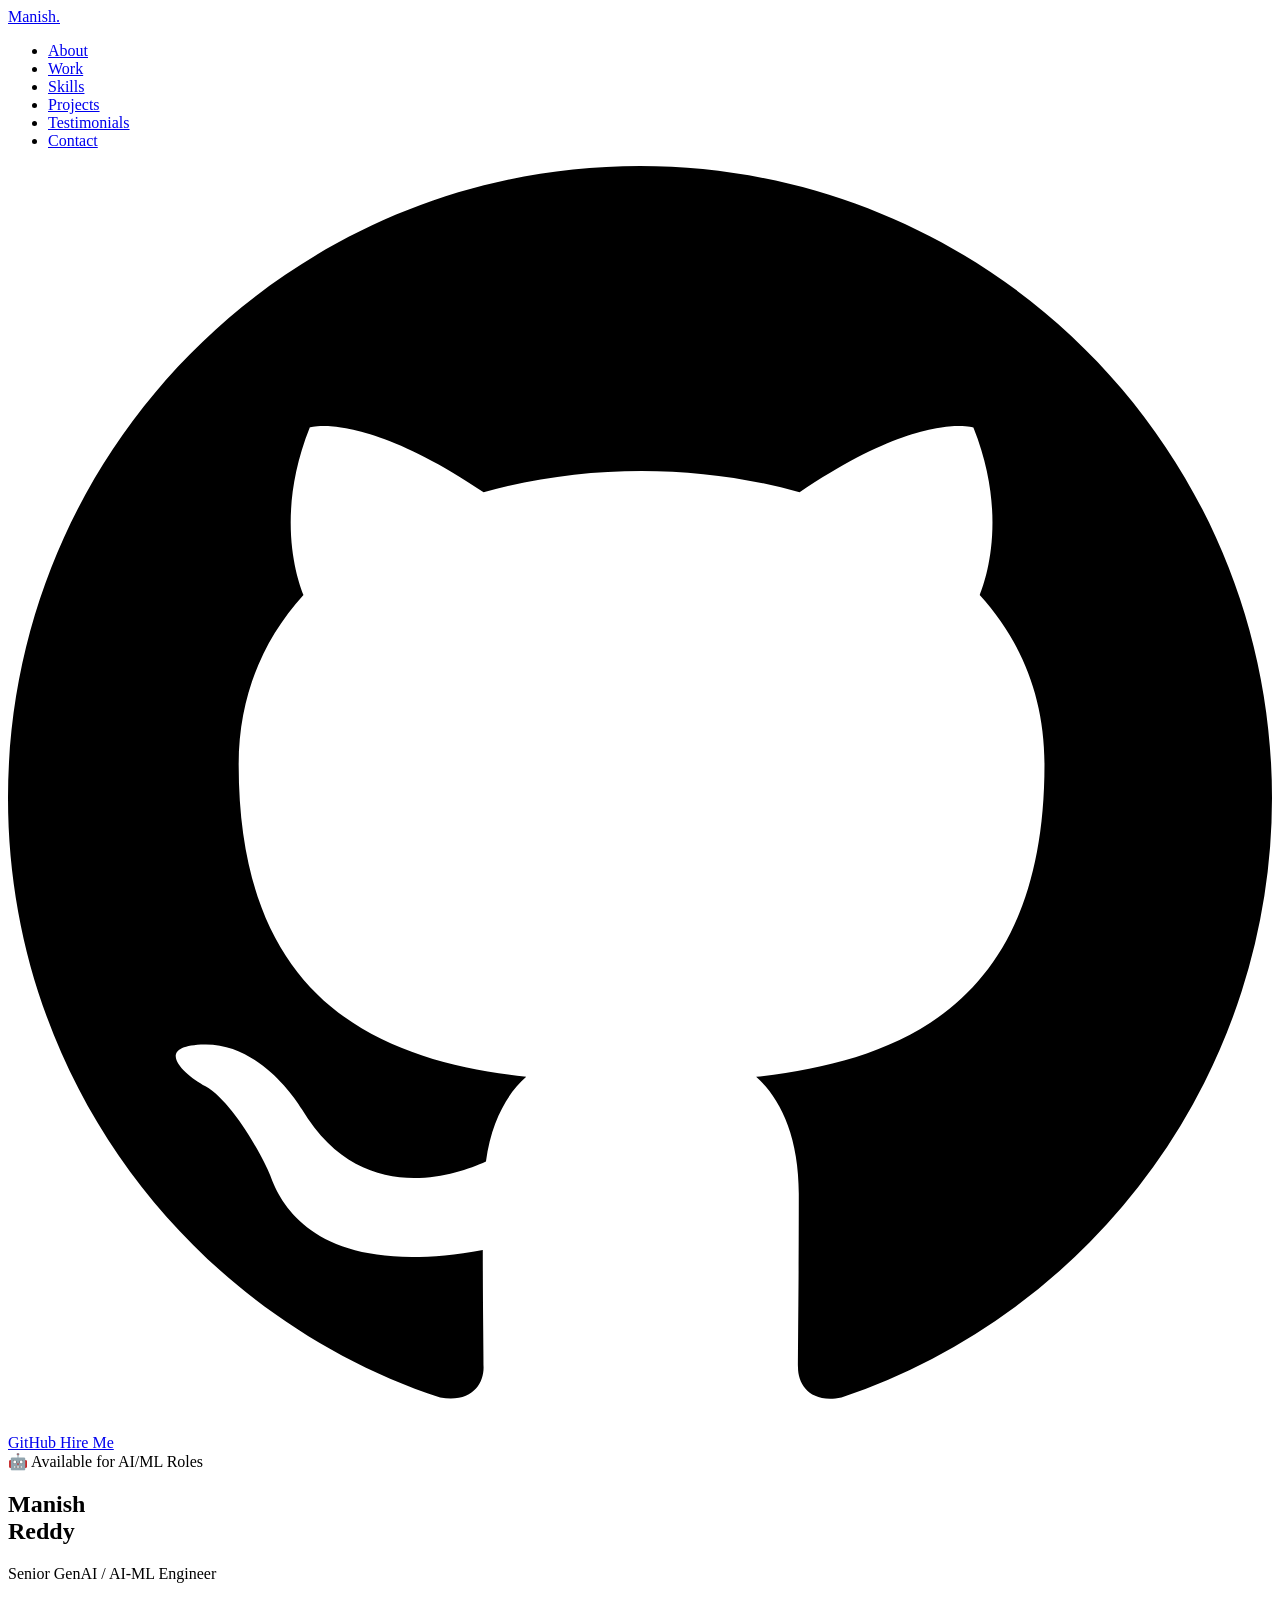
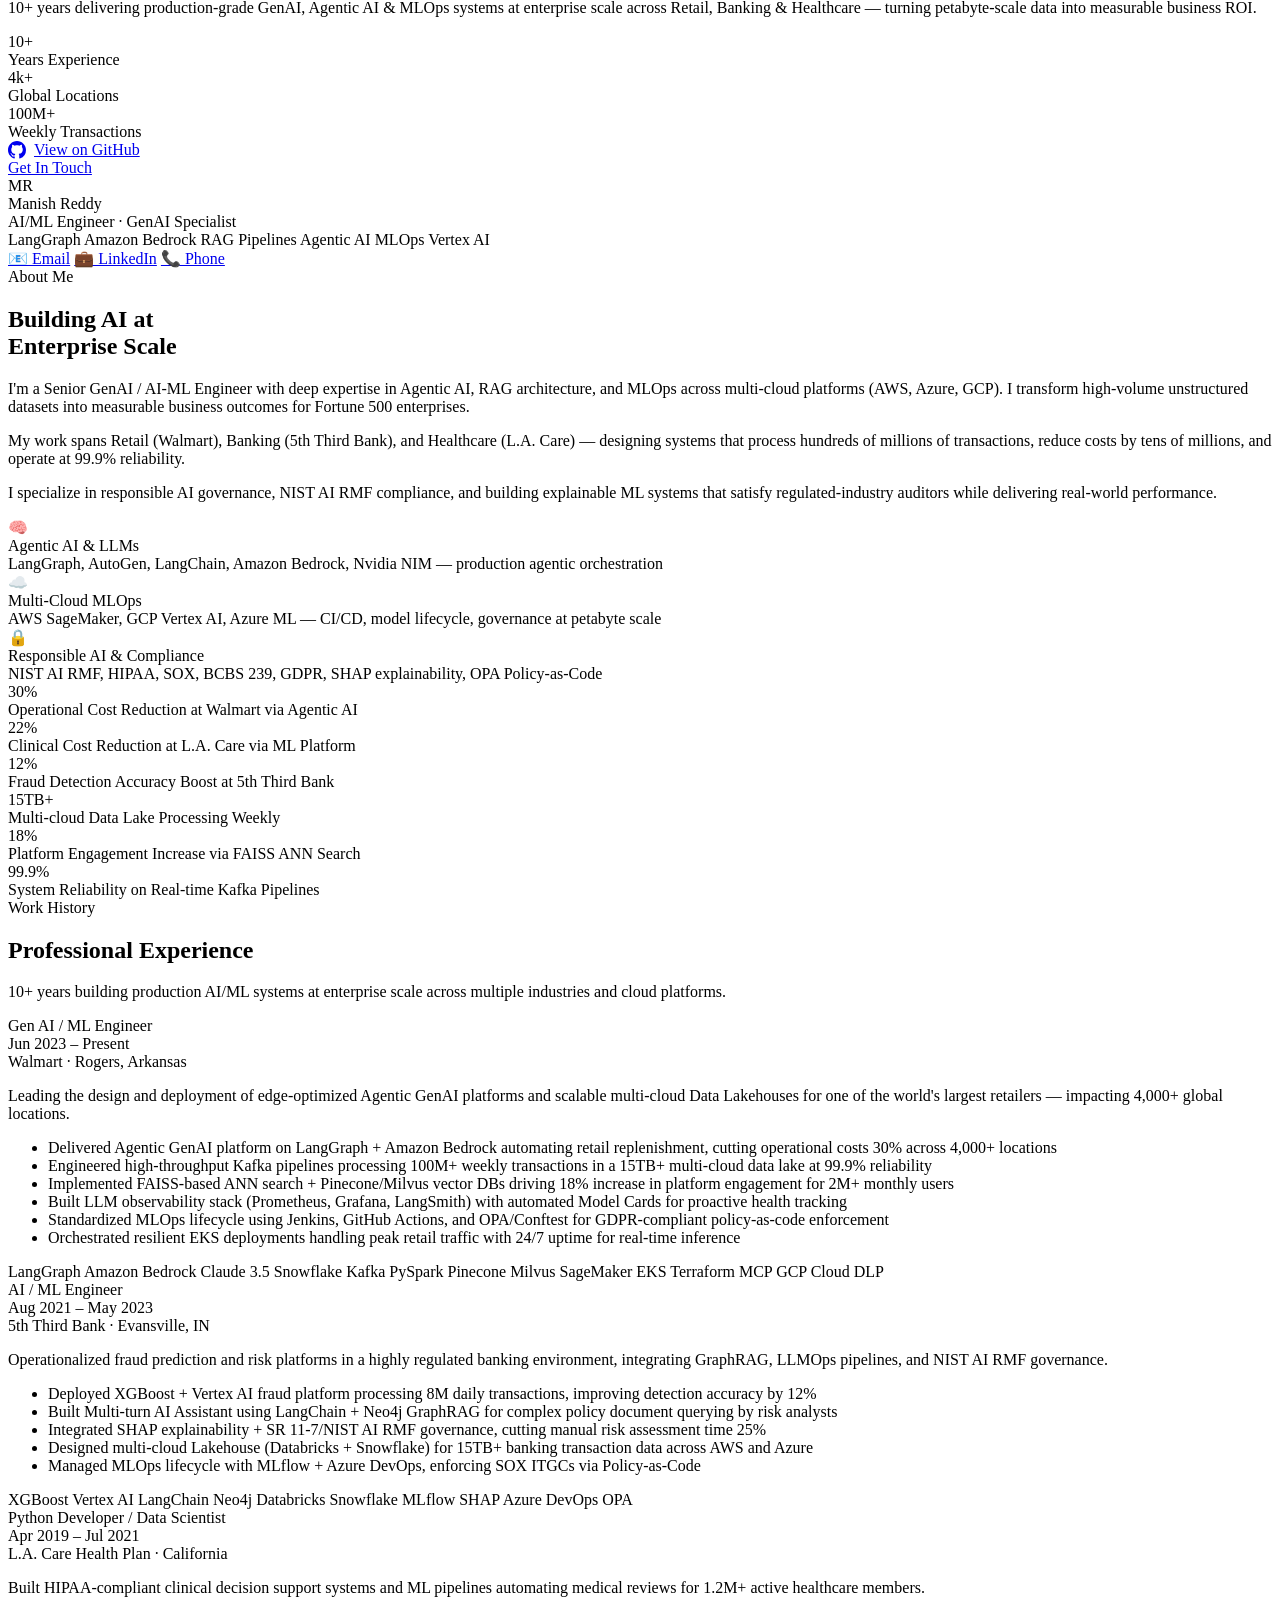
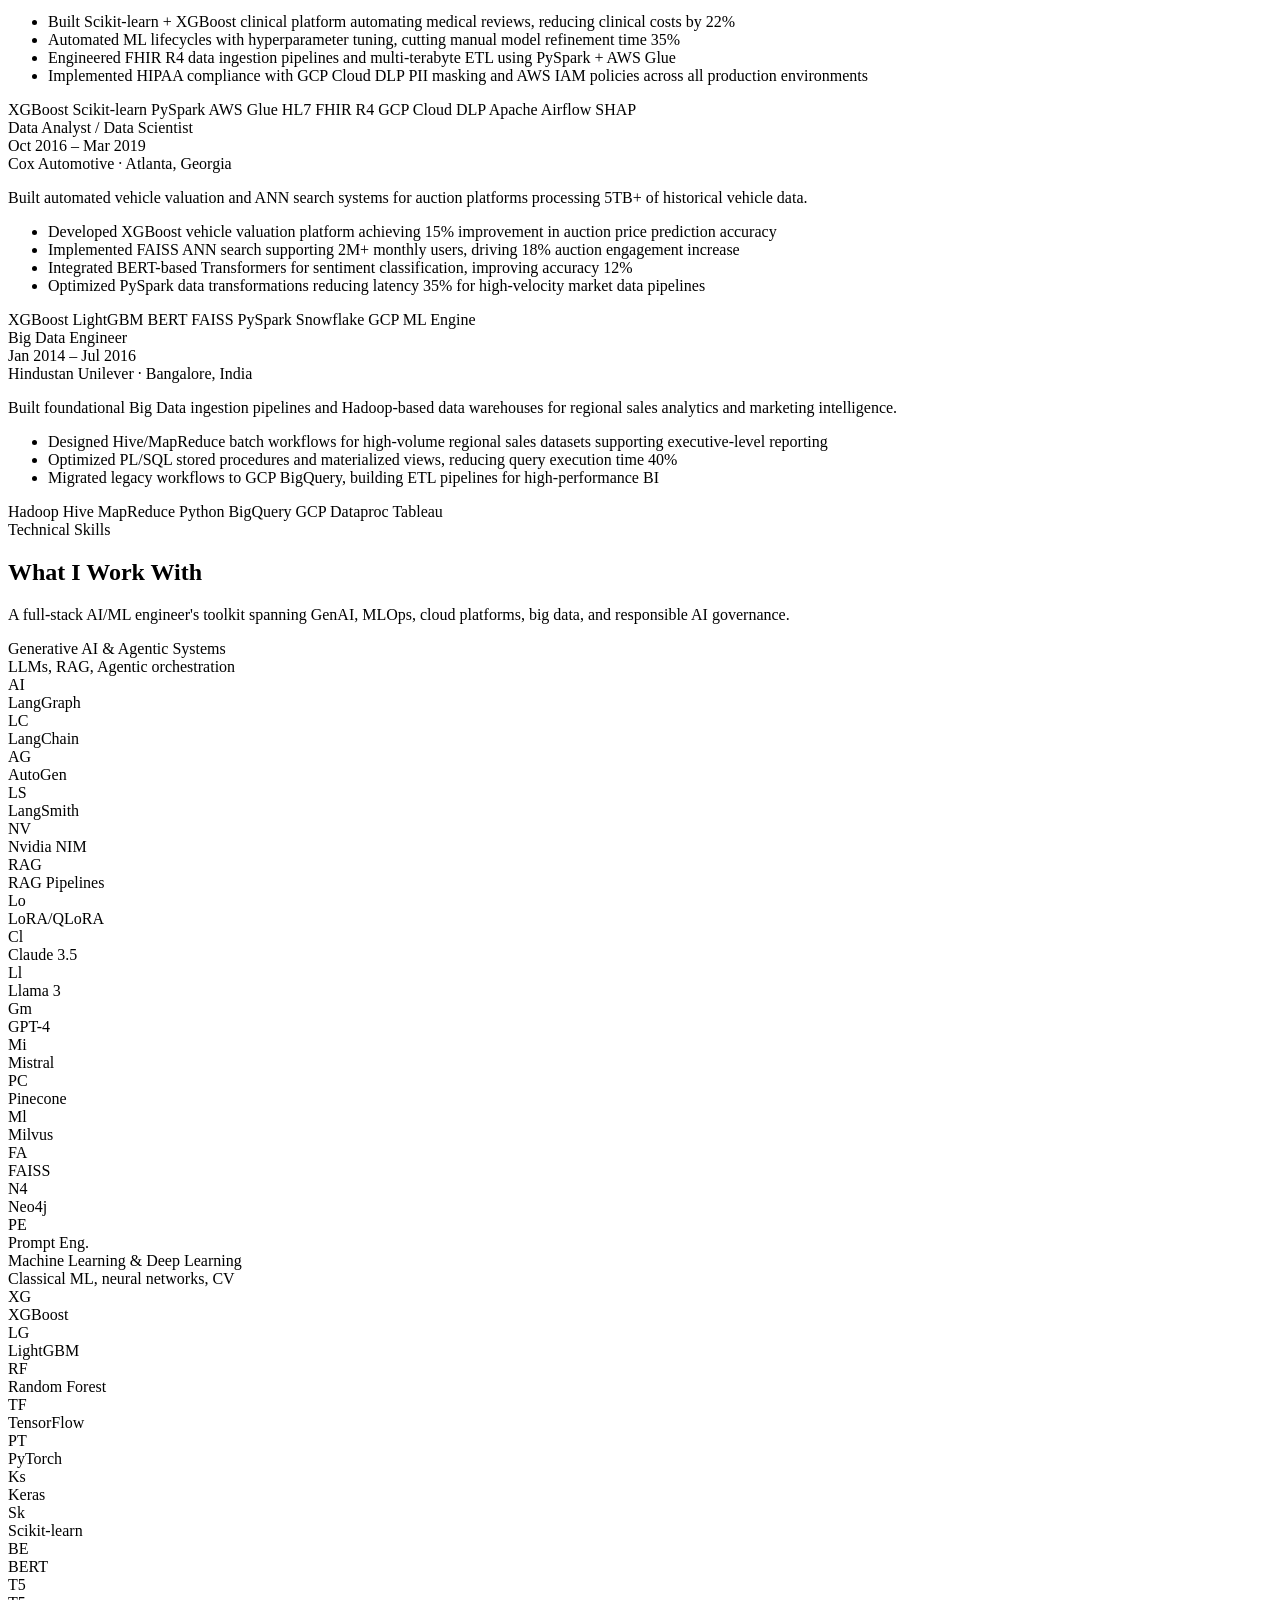
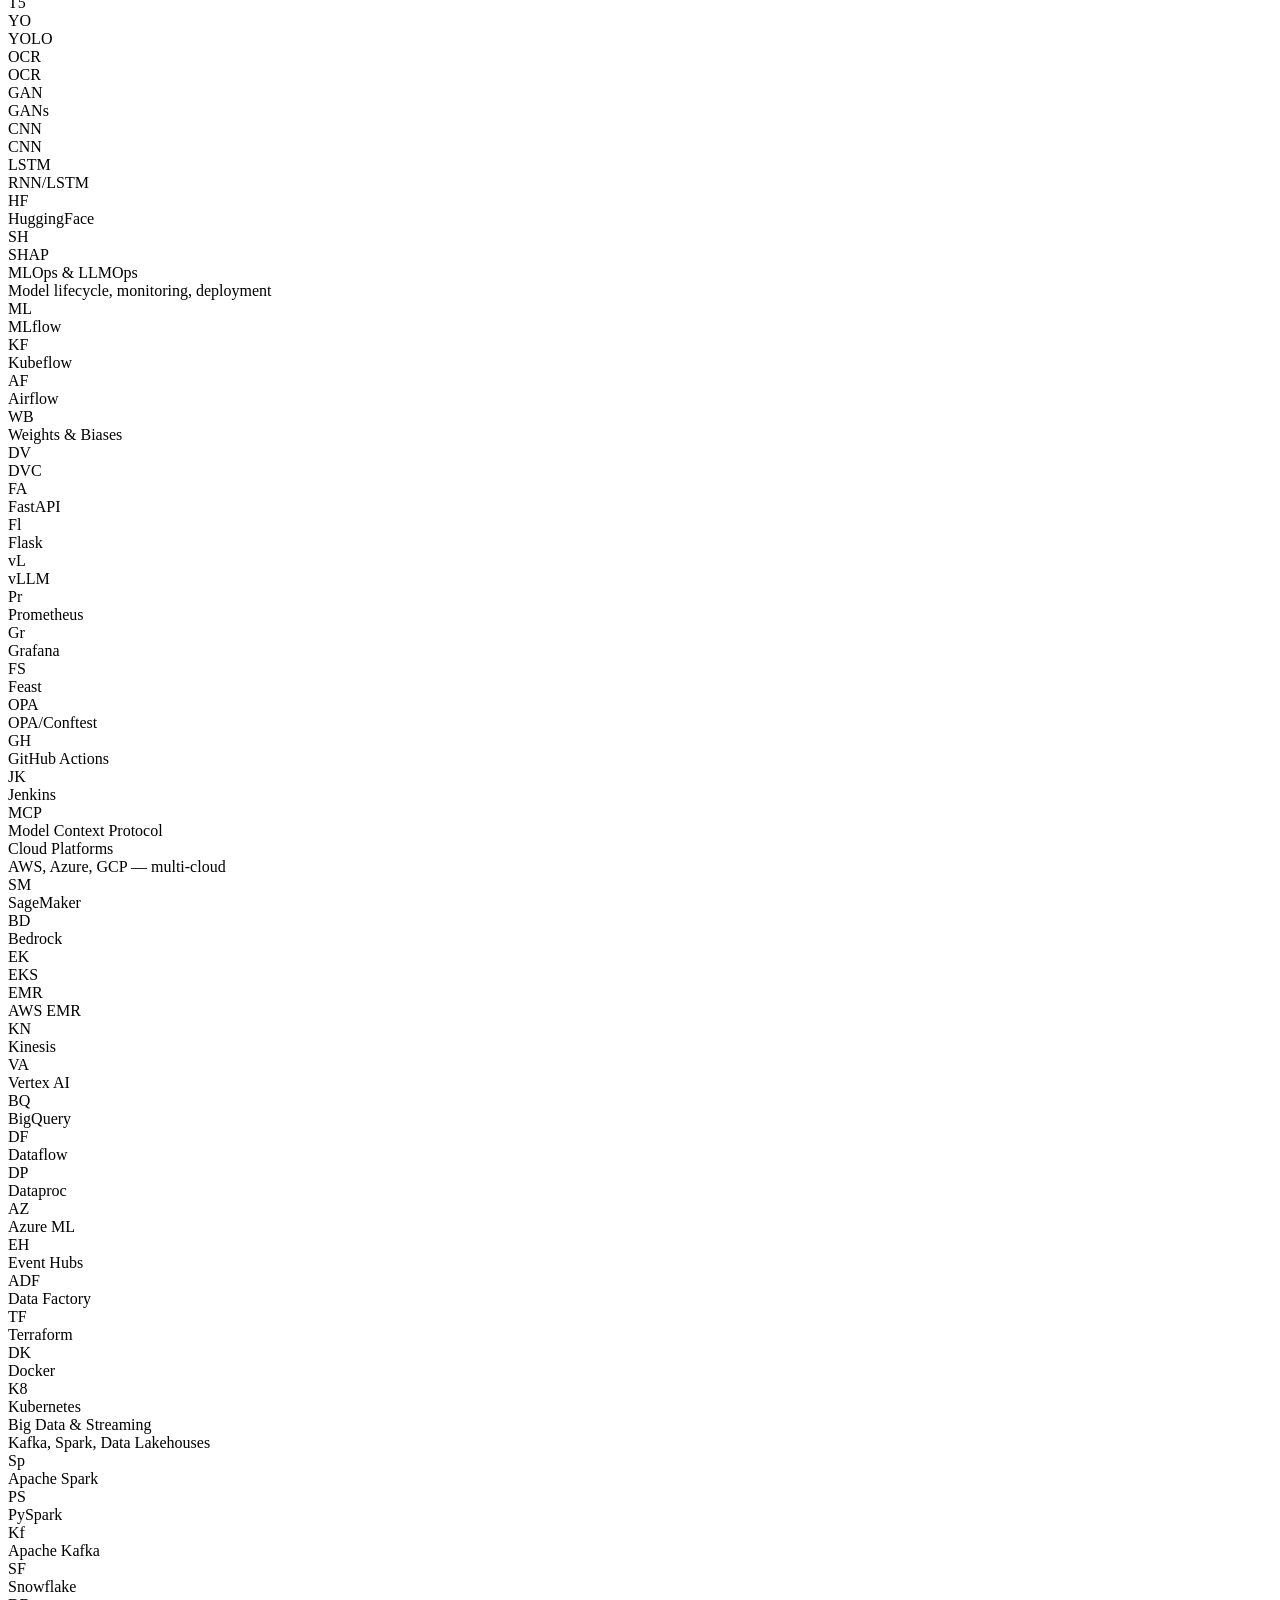
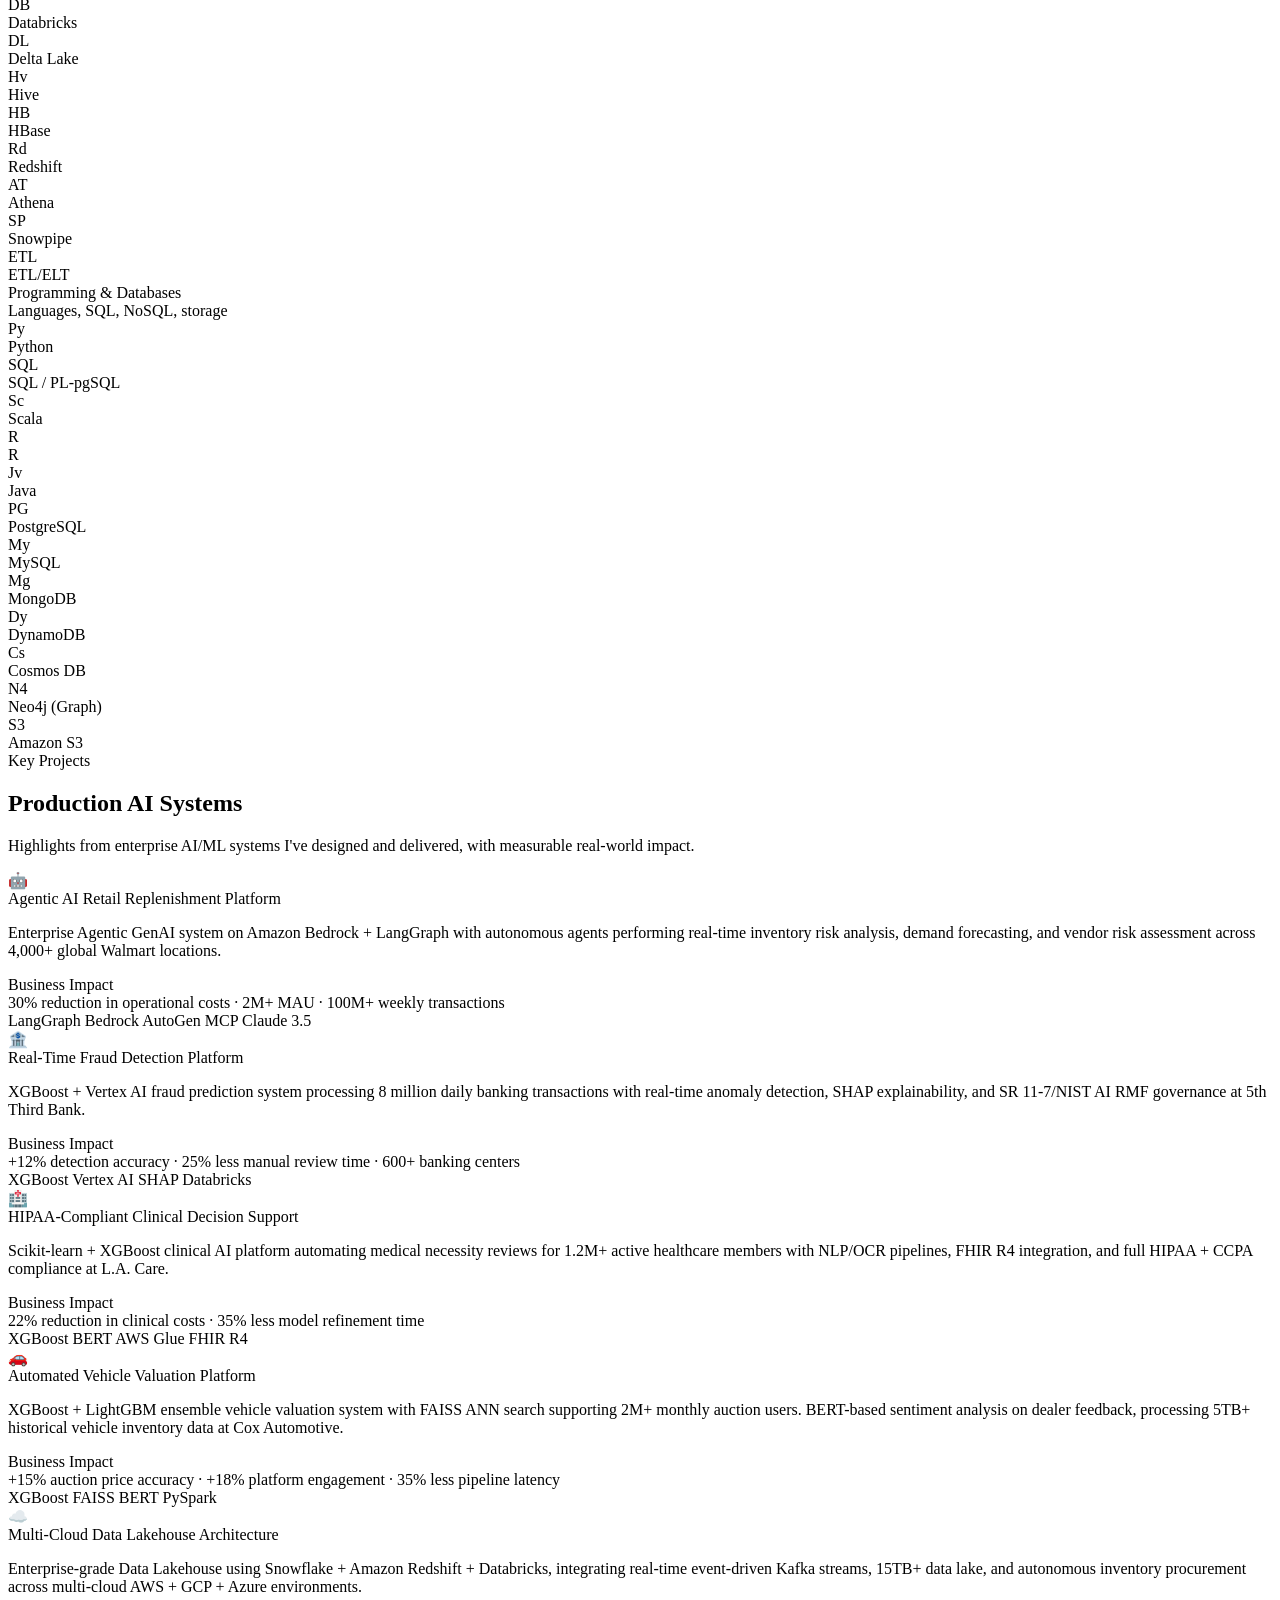
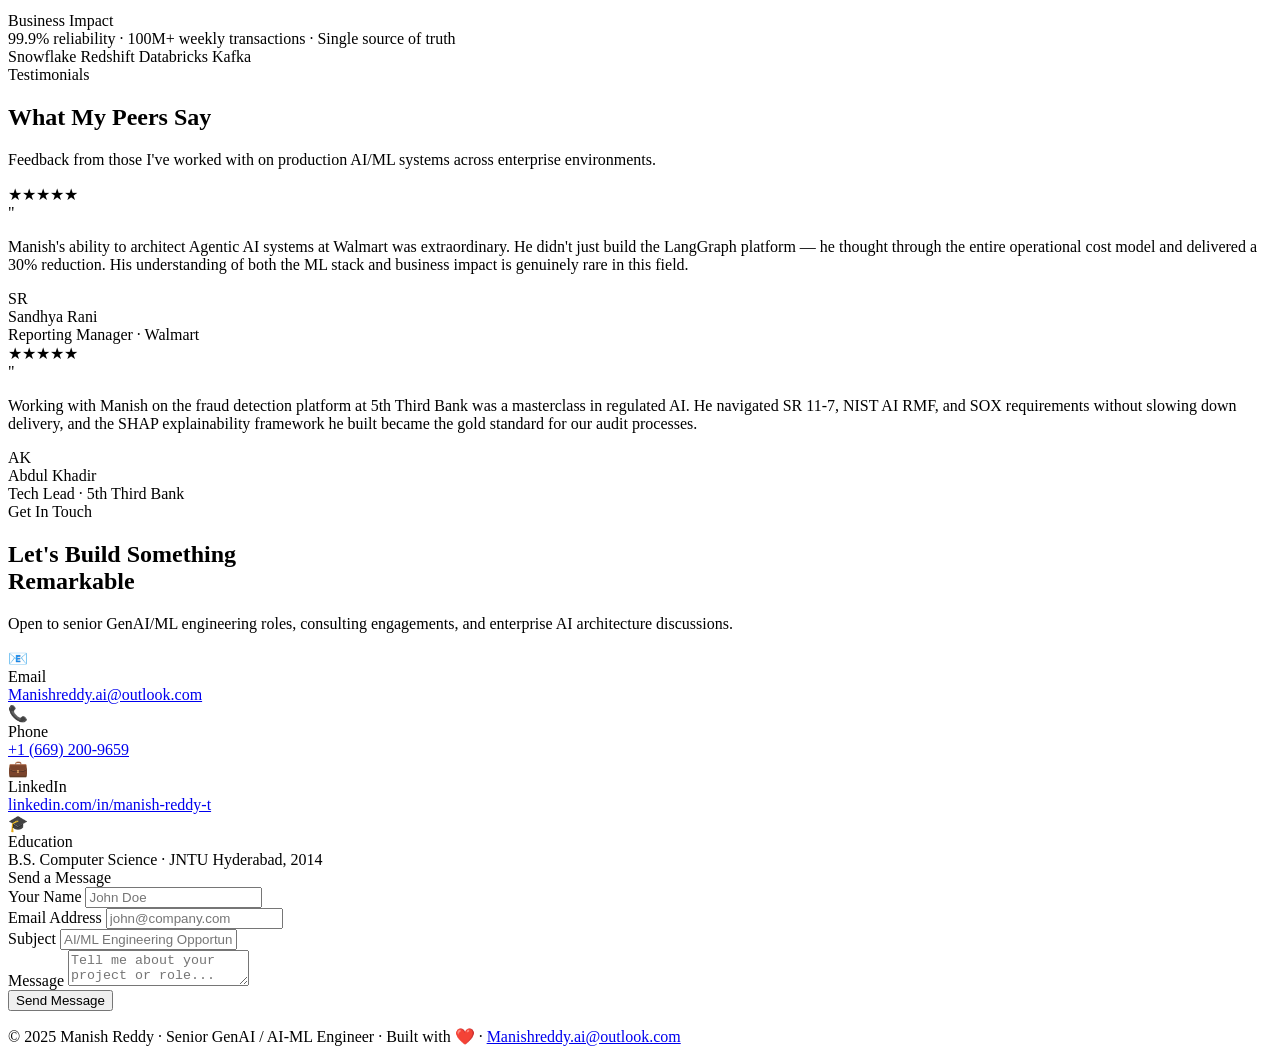
==== index.html @ 503a9c07 "Create index.html" ====
<!DOCTYPE html>
<html lang="en">
<head>
  <meta charset="UTF-8">
  <meta name="viewport" content="width=device-width, initial-scale=1.0">
  <title>Manish Reddy | AI/ML Engineer</title>
  <meta name="description" content="Senior GenAI / AI-ML Engineer with 10+ years building production Agentic AI, RAG, and MLOps systems at enterprise scale.">
  <meta name="author" content="Manish Reddy">
  <meta property="og:title" content="Manish Reddy | AI/ML Engineer">
  <meta property="og:description" content="Senior GenAI / AI-ML Engineer — Walmart, 5th Third Bank, L.A. Care.">
  <meta property="og:type" content="website">
  <link href="https://fonts.googleapis.com/css2?family=Syne:wght@400;600;700;800&family=DM+Sans:ital,wght@0,300;0,400;0,500;1,300&display=swap" rel="stylesheet">
  <link rel="stylesheet" href="styles.css">
</head>
<body>

<!-- ═══════════════════════════════════════
     NAVIGATION
════════════════════════════════════════ -->
<nav>
  <a href="#hero" class="nav-logo">Manish<span>.</span></a>

  <ul class="nav-links">
    <li><a href="#about">About</a></li>
    <li><a href="#experience">Work</a></li>
    <li><a href="#skills">Skills</a></li>
    <li><a href="#projects">Projects</a></li>
    <li><a href="#testimonials">Testimonials</a></li>
    <li><a href="#contact">Contact</a></li>
  </ul>

  <div class="nav-right">
    <a href="https://github.com/Manish7569/New_Portfolio" target="_blank" rel="noopener" class="nav-github">
      <svg viewBox="0 0 24 24" xmlns="http://www.w3.org/2000/svg" aria-hidden="true">
        <path d="M12 0C5.37 0 0 5.37 0 12c0 5.31 3.435 9.795 8.205 11.385.6.105.825-.255.825-.57 0-.285-.015-1.23-.015-2.235-3.015.555-3.795-.735-4.035-1.41-.135-.345-.72-1.41-1.23-1.695-.42-.225-1.02-.78-.015-.795.945-.015 1.62.87 1.845 1.23 1.08 1.815 2.805 1.305 3.495.99.105-.78.42-1.305.765-1.605-2.67-.3-5.46-1.335-5.46-5.925 0-1.305.465-2.385 1.23-3.225-.12-.3-.54-1.53.12-3.18 0 0 1.005-.315 3.3 1.23.96-.27 1.98-.405 3-.405s2.04.135 3 .405c2.295-1.56 3.3-1.23 3.3-1.23.66 1.65.24 2.88.12 3.18.765.84 1.23 1.905 1.23 3.225 0 4.605-2.805 5.625-5.475 5.925.435.375.81 1.095.81 2.22 0 1.605-.015 2.895-.015 3.3 0 .315.225.69.825.57A12.02 12.02 0 0 0 24 12c0-6.63-5.37-12-12-12z"/>
      </svg>
      GitHub
    </a>
    <a href="https://www.linkedin.com/in/manish-reddy-t-645470180/" target="_blank" rel="noopener" class="nav-cta">Hire Me</a>
  </div>
</nav>


<!-- ═══════════════════════════════════════
     HERO
════════════════════════════════════════ -->
<section id="hero">
  <div class="container">
    <div class="hero-inner">

      <div>
        <div class="hero-badge">🤖 Available for AI/ML Roles</div>
        <h1 class="hero-name">Manish<br><span class="accent">Reddy</span></h1>
        <div class="hero-title">Senior GenAI / AI-ML Engineer</div>
        <p class="hero-desc">10+ years delivering production-grade GenAI, Agentic AI &amp; MLOps systems at enterprise scale across Retail, Banking &amp; Healthcare — turning petabyte-scale data into measurable business ROI.</p>

        <div class="hero-stats">
          <div class="stat">
            <div class="stat-num">10<span>+</span></div>
            <div class="stat-label">Years Experience</div>
          </div>
          <div class="stat">
            <div class="stat-num">4<span>k+</span></div>
            <div class="stat-label">Global Locations</div>
          </div>
          <div class="stat">
            <div class="stat-num">100M<span>+</span></div>
            <div class="stat-label">Weekly Transactions</div>
          </div>
        </div>

        <div class="hero-btns">
          <a href="https://github.com/Manish7569/New_Portfolio" target="_blank" rel="noopener" class="btn-primary" style="display:flex;align-items:center;gap:.5rem;">
            <svg width="18" height="18" viewBox="0 0 24 24" fill="currentColor" aria-hidden="true">
              <path d="M12 0C5.37 0 0 5.37 0 12c0 5.31 3.435 9.795 8.205 11.385.6.105.825-.255.825-.57 0-.285-.015-1.23-.015-2.235-3.015.555-3.795-.735-4.035-1.41-.135-.345-.72-1.41-1.23-1.695-.42-.225-1.02-.78-.015-.795.945-.015 1.62.87 1.845 1.23 1.08 1.815 2.805 1.305 3.495.99.105-.78.42-1.305.765-1.605-2.67-.3-5.46-1.335-5.46-5.925 0-1.305.465-2.385 1.23-3.225-.12-.3-.54-1.53.12-3.18 0 0 1.005-.315 3.3 1.23.96-.27 1.98-.405 3-.405s2.04.135 3 .405c2.295-1.56 3.3-1.23 3.3-1.23.66 1.65.24 2.88.12 3.18.765.84 1.23 1.905 1.23 3.225 0 4.605-2.805 5.625-5.475 5.925.435.375.81 1.095.81 2.22 0 1.605-.015 2.895-.015 3.3 0 .315.225.69.825.57A12.02 12.02 0 0 0 24 12c0-6.63-5.37-12-12-12z"/>
            </svg>
            View on GitHub
          </a>
          <a href="https://www.linkedin.com/in/manish-reddy-t-645470180/" target="_blank" rel="noopener" class="btn-outline">Get In Touch</a>
        </div>
      </div>

      <div class="hero-card fade-up">
        <div class="avatar-ring">MR</div>
        <div class="card-name">Manish Reddy</div>
        <div class="card-role">AI/ML Engineer · GenAI Specialist</div>
        <div class="card-tags">
          <span class="tag">LangGraph</span>
          <span class="tag">Amazon Bedrock</span>
          <span class="tag teal">RAG Pipelines</span>
          <span class="tag">Agentic AI</span>
          <span class="tag teal">MLOps</span>
          <span class="tag">Vertex AI</span>
        </div>
        <div class="card-links">
          <a href="mailto:Manishreddy.ai@outlook.com" class="card-link">📧 Email</a>
          <a href="https://www.linkedin.com/in/manish-reddy-t-645470180/" target="_blank" rel="noopener" class="card-link">💼 LinkedIn</a>
          <a href="tel:+16692009659" class="card-link">📞 Phone</a>
        </div>
      </div>

    </div>
  </div>
</section>


<!-- ═══════════════════════════════════════
     ABOUT
════════════════════════════════════════ -->
<section id="about">
  <div class="container">
    <div class="about-grid">

      <div>
        <div class="section-label">About Me</div>
        <h2 class="section-title">Building AI at<br>Enterprise Scale</h2>
        <div class="about-text">
          <p>I'm a Senior GenAI / AI-ML Engineer with deep expertise in Agentic AI, RAG architecture, and MLOps across multi-cloud platforms (AWS, Azure, GCP). I transform high-volume unstructured datasets into measurable business outcomes for Fortune 500 enterprises.</p>
          <p>My work spans Retail (Walmart), Banking (5th Third Bank), and Healthcare (L.A. Care) — designing systems that process hundreds of millions of transactions, reduce costs by tens of millions, and operate at 99.9% reliability.</p>
          <p>I specialize in responsible AI governance, NIST AI RMF compliance, and building explainable ML systems that satisfy regulated-industry auditors while delivering real-world performance.</p>
        </div>
        <div class="about-highlights">
          <div class="highlight">
            <div class="hl-icon purple">🧠</div>
            <div>
              <div class="hl-title">Agentic AI &amp; LLMs</div>
              <div class="hl-desc">LangGraph, AutoGen, LangChain, Amazon Bedrock, Nvidia NIM — production agentic orchestration</div>
            </div>
          </div>
          <div class="highlight">
            <div class="hl-icon teal">☁️</div>
            <div>
              <div class="hl-title">Multi-Cloud MLOps</div>
              <div class="hl-desc">AWS SageMaker, GCP Vertex AI, Azure ML — CI/CD, model lifecycle, governance at petabyte scale</div>
            </div>
          </div>
          <div class="highlight">
            <div class="hl-icon red">🔒</div>
            <div>
              <div class="hl-title">Responsible AI &amp; Compliance</div>
              <div class="hl-desc">NIST AI RMF, HIPAA, SOX, BCBS 239, GDPR, SHAP explainability, OPA Policy-as-Code</div>
            </div>
          </div>
        </div>
      </div>

      <div class="metrics-grid">
        <div class="metric-card">
          <div class="metric-big">30<span class="c">%</span></div>
          <div class="metric-label">Operational Cost Reduction at Walmart via Agentic AI</div>
        </div>
        <div class="metric-card">
          <div class="metric-big">22<span class="c">%</span></div>
          <div class="metric-label">Clinical Cost Reduction at L.A. Care via ML Platform</div>
        </div>
        <div class="metric-card">
          <div class="metric-big">12<span class="c">%</span></div>
          <div class="metric-label">Fraud Detection Accuracy Boost at 5th Third Bank</div>
        </div>
        <div class="metric-card">
          <div class="metric-big">15<span class="c">TB</span><span style="font-size:1rem">+</span></div>
          <div class="metric-label">Multi-cloud Data Lake Processing Weekly</div>
        </div>
        <div class="metric-card">
          <div class="metric-big">18<span class="c">%</span></div>
          <div class="metric-label">Platform Engagement Increase via FAISS ANN Search</div>
        </div>
        <div class="metric-card">
          <div class="metric-big">99.9<span class="c">%</span></div>
          <div class="metric-label">System Reliability on Real-time Kafka Pipelines</div>
        </div>
      </div>

    </div>
  </div>
</section>


<!-- ═══════════════════════════════════════
     EXPERIENCE
════════════════════════════════════════ -->
<section id="experience">
  <div class="container">
    <div class="section-header fade-up">
      <div class="section-label">Work History</div>
      <h2 class="section-title">Professional Experience</h2>
      <p class="section-sub">10+ years building production AI/ML systems at enterprise scale across multiple industries and cloud platforms.</p>
    </div>

    <div class="exp-timeline">

      <!-- Walmart -->
      <div class="exp-item fade-up">
        <div class="exp-header">
          <div class="exp-role">Gen AI / ML Engineer</div>
          <div class="exp-date">Jun 2023 – Present</div>
        </div>
        <div class="exp-company">Walmart · Rogers, Arkansas</div>
        <p class="exp-desc">Leading the design and deployment of edge-optimized Agentic GenAI platforms and scalable multi-cloud Data Lakehouses for one of the world's largest retailers — impacting 4,000+ global locations.</p>
        <ul class="exp-achievements">
          <li>Delivered Agentic GenAI platform on LangGraph + Amazon Bedrock automating retail replenishment, cutting operational costs 30% across 4,000+ locations</li>
          <li>Engineered high-throughput Kafka pipelines processing 100M+ weekly transactions in a 15TB+ multi-cloud data lake at 99.9% reliability</li>
          <li>Implemented FAISS-based ANN search + Pinecone/Milvus vector DBs driving 18% increase in platform engagement for 2M+ monthly users</li>
          <li>Built LLM observability stack (Prometheus, Grafana, LangSmith) with automated Model Cards for proactive health tracking</li>
          <li>Standardized MLOps lifecycle using Jenkins, GitHub Actions, and OPA/Conftest for GDPR-compliant policy-as-code enforcement</li>
          <li>Orchestrated resilient EKS deployments handling peak retail traffic with 24/7 uptime for real-time inference</li>
        </ul>
        <div class="exp-tech">
          <span class="tech-pill">LangGraph</span>
          <span class="tech-pill">Amazon Bedrock</span>
          <span class="tech-pill">Claude 3.5</span>
          <span class="tech-pill">Snowflake</span>
          <span class="tech-pill">Kafka</span>
          <span class="tech-pill">PySpark</span>
          <span class="tech-pill">Pinecone</span>
          <span class="tech-pill">Milvus</span>
          <span class="tech-pill">SageMaker</span>
          <span class="tech-pill">EKS</span>
          <span class="tech-pill">Terraform</span>
          <span class="tech-pill">MCP</span>
          <span class="tech-pill">GCP Cloud DLP</span>
        </div>
      </div>

      <!-- 5th Third Bank -->
      <div class="exp-item fade-up">
        <div class="exp-header">
          <div class="exp-role">AI / ML Engineer</div>
          <div class="exp-date">Aug 2021 – May 2023</div>
        </div>
        <div class="exp-company">5th Third Bank · Evansville, IN</div>
        <p class="exp-desc">Operationalized fraud prediction and risk platforms in a highly regulated banking environment, integrating GraphRAG, LLMOps pipelines, and NIST AI RMF governance.</p>
        <ul class="exp-achievements">
          <li>Deployed XGBoost + Vertex AI fraud platform processing 8M daily transactions, improving detection accuracy by 12%</li>
          <li>Built Multi-turn AI Assistant using LangChain + Neo4j GraphRAG for complex policy document querying by risk analysts</li>
          <li>Integrated SHAP explainability + SR 11-7/NIST AI RMF governance, cutting manual risk assessment time 25%</li>
          <li>Designed multi-cloud Lakehouse (Databricks + Snowflake) for 15TB+ banking transaction data across AWS and Azure</li>
          <li>Managed MLOps lifecycle with MLflow + Azure DevOps, enforcing SOX ITGCs via Policy-as-Code</li>
        </ul>
        <div class="exp-tech">
          <span class="tech-pill">XGBoost</span>
          <span class="tech-pill">Vertex AI</span>
          <span class="tech-pill">LangChain</span>
          <span class="tech-pill">Neo4j</span>
          <span class="tech-pill">Databricks</span>
          <span class="tech-pill">Snowflake</span>
          <span class="tech-pill">MLflow</span>
          <span class="tech-pill">SHAP</span>
          <span class="tech-pill">Azure DevOps</span>
          <span class="tech-pill">OPA</span>
        </div>
      </div>

      <!-- L.A. Care -->
      <div class="exp-item fade-up">
        <div class="exp-header">
          <div class="exp-role">Python Developer / Data Scientist</div>
          <div class="exp-date">Apr 2019 – Jul 2021</div>
        </div>
        <div class="exp-company">L.A. Care Health Plan · California</div>
        <p class="exp-desc">Built HIPAA-compliant clinical decision support systems and ML pipelines automating medical reviews for 1.2M+ active healthcare members.</p>
        <ul class="exp-achievements">
          <li>Built Scikit-learn + XGBoost clinical platform automating medical reviews, reducing clinical costs by 22%</li>
          <li>Automated ML lifecycles with hyperparameter tuning, cutting manual model refinement time 35%</li>
          <li>Engineered FHIR R4 data ingestion pipelines and multi-terabyte ETL using PySpark + AWS Glue</li>
          <li>Implemented HIPAA compliance with GCP Cloud DLP PII masking and AWS IAM policies across all production environments</li>
        </ul>
        <div class="exp-tech">
          <span class="tech-pill">XGBoost</span>
          <span class="tech-pill">Scikit-learn</span>
          <span class="tech-pill">PySpark</span>
          <span class="tech-pill">AWS Glue</span>
          <span class="tech-pill">HL7 FHIR R4</span>
          <span class="tech-pill">GCP Cloud DLP</span>
          <span class="tech-pill">Apache Airflow</span>
          <span class="tech-pill">SHAP</span>
        </div>
      </div>

      <!-- Cox Automotive -->
      <div class="exp-item fade-up">
        <div class="exp-header">
          <div class="exp-role">Data Analyst / Data Scientist</div>
          <div class="exp-date">Oct 2016 – Mar 2019</div>
        </div>
        <div class="exp-company">Cox Automotive · Atlanta, Georgia</div>
        <p class="exp-desc">Built automated vehicle valuation and ANN search systems for auction platforms processing 5TB+ of historical vehicle data.</p>
        <ul class="exp-achievements">
          <li>Developed XGBoost vehicle valuation platform achieving 15% improvement in auction price prediction accuracy</li>
          <li>Implemented FAISS ANN search supporting 2M+ monthly users, driving 18% auction engagement increase</li>
          <li>Integrated BERT-based Transformers for sentiment classification, improving accuracy 12%</li>
          <li>Optimized PySpark data transformations reducing latency 35% for high-velocity market data pipelines</li>
        </ul>
        <div class="exp-tech">
          <span class="tech-pill">XGBoost</span>
          <span class="tech-pill">LightGBM</span>
          <span class="tech-pill">BERT</span>
          <span class="tech-pill">FAISS</span>
          <span class="tech-pill">PySpark</span>
          <span class="tech-pill">Snowflake</span>
          <span class="tech-pill">GCP ML Engine</span>
        </div>
      </div>

      <!-- Hindustan Unilever -->
      <div class="exp-item fade-up">
        <div class="exp-header">
          <div class="exp-role">Big Data Engineer</div>
          <div class="exp-date">Jan 2014 – Jul 2016</div>
        </div>
        <div class="exp-company">Hindustan Unilever · Bangalore, India</div>
        <p class="exp-desc">Built foundational Big Data ingestion pipelines and Hadoop-based data warehouses for regional sales analytics and marketing intelligence.</p>
        <ul class="exp-achievements">
          <li>Designed Hive/MapReduce batch workflows for high-volume regional sales datasets supporting executive-level reporting</li>
          <li>Optimized PL/SQL stored procedures and materialized views, reducing query execution time 40%</li>
          <li>Migrated legacy workflows to GCP BigQuery, building ETL pipelines for high-performance BI</li>
        </ul>
        <div class="exp-tech">
          <span class="tech-pill">Hadoop</span>
          <span class="tech-pill">Hive</span>
          <span class="tech-pill">MapReduce</span>
          <span class="tech-pill">Python</span>
          <span class="tech-pill">BigQuery</span>
          <span class="tech-pill">GCP Dataproc</span>
          <span class="tech-pill">Tableau</span>
        </div>
      </div>

    </div>
  </div>
</section>


<!-- ═══════════════════════════════════════
     SKILLS
════════════════════════════════════════ -->
<section id="skills">
  <div class="container">
    <div class="section-header fade-up">
      <div class="section-label">Technical Skills</div>
      <h2 class="section-title">What I Work With</h2>
      <p class="section-sub">A full-stack AI/ML engineer's toolkit spanning GenAI, MLOps, cloud platforms, big data, and responsible AI governance.</p>
    </div>

    <div class="skills-grid">

      <div class="skill-category fade-up">
        <div class="skill-cat-title">Generative AI &amp; Agentic Systems</div>
        <div class="skill-cat-sub">LLMs, RAG, Agentic orchestration</div>
        <div class="skill-balls">
          <div class="skill-ball"><div class="ball-dot purple">AI</div><span class="ball-name">LangGraph</span></div>
          <div class="skill-ball"><div class="ball-dot purple">LC</div><span class="ball-name">LangChain</span></div>
          <div class="skill-ball"><div class="ball-dot purple">AG</div><span class="ball-name">AutoGen</span></div>
          <div class="skill-ball"><div class="ball-dot teal">LS</div><span class="ball-name">LangSmith</span></div>
          <div class="skill-ball"><div class="ball-dot orange">NV</div><span class="ball-name">Nvidia NIM</span></div>
          <div class="skill-ball"><div class="ball-dot purple">RAG</div><span class="ball-name">RAG Pipelines</span></div>
          <div class="skill-ball"><div class="ball-dot teal">Lo</div><span class="ball-name">LoRA/QLoRA</span></div>
          <div class="skill-ball"><div class="ball-dot blue">Cl</div><span class="ball-name">Claude 3.5</span></div>
          <div class="skill-ball"><div class="ball-dot green">Ll</div><span class="ball-name">Llama 3</span></div>
          <div class="skill-ball"><div class="ball-dot blue">Gm</div><span class="ball-name">GPT-4</span></div>
          <div class="skill-ball"><div class="ball-dot gray">Mi</div><span class="ball-name">Mistral</span></div>
          <div class="skill-ball"><div class="ball-dot teal">PC</div><span class="ball-name">Pinecone</span></div>
          <div class="skill-ball"><div class="ball-dot purple">Ml</div><span class="ball-name">Milvus</span></div>
          <div class="skill-ball"><div class="ball-dot orange">FA</div><span class="ball-name">FAISS</span></div>
          <div class="skill-ball"><div class="ball-dot green">N4</div><span class="ball-name">Neo4j</span></div>
          <div class="skill-ball"><div class="ball-dot gray">PE</div><span class="ball-name">Prompt Eng.</span></div>
        </div>
      </div>

      <div class="skill-category fade-up">
        <div class="skill-cat-title">Machine Learning &amp; Deep Learning</div>
        <div class="skill-cat-sub">Classical ML, neural networks, CV</div>
        <div class="skill-balls">
          <div class="skill-ball"><div class="ball-dot orange">XG</div><span class="ball-name">XGBoost</span></div>
          <div class="skill-ball"><div class="ball-dot green">LG</div><span class="ball-name">LightGBM</span></div>
          <div class="skill-ball"><div class="ball-dot blue">RF</div><span class="ball-name">Random Forest</span></div>
          <div class="skill-ball"><div class="ball-dot red">TF</div><span class="ball-name">TensorFlow</span></div>
          <div class="skill-ball"><div class="ball-dot orange">PT</div><span class="ball-name">PyTorch</span></div>
          <div class="skill-ball"><div class="ball-dot yellow">Ks</div><span class="ball-name">Keras</span></div>
          <div class="skill-ball"><div class="ball-dot purple">Sk</div><span class="ball-name">Scikit-learn</span></div>
          <div class="skill-ball"><div class="ball-dot teal">BE</div><span class="ball-name">BERT</span></div>
          <div class="skill-ball"><div class="ball-dot blue">T5</div><span class="ball-name">T5</span></div>
          <div class="skill-ball"><div class="ball-dot green">YO</div><span class="ball-name">YOLO</span></div>
          <div class="skill-ball"><div class="ball-dot gray">OCR</div><span class="ball-name">OCR</span></div>
          <div class="skill-ball"><div class="ball-dot pink">GAN</div><span class="ball-name">GANs</span></div>
          <div class="skill-ball"><div class="ball-dot purple">CNN</div><span class="ball-name">CNN</span></div>
          <div class="skill-ball"><div class="ball-dot teal">LSTM</div><span class="ball-name">RNN/LSTM</span></div>
          <div class="skill-ball"><div class="ball-dot orange">HF</div><span class="ball-name">HuggingFace</span></div>
          <div class="skill-ball"><div class="ball-dot blue">SH</div><span class="ball-name">SHAP</span></div>
        </div>
      </div>

      <div class="skill-category fade-up">
        <div class="skill-cat-title">MLOps &amp; LLMOps</div>
        <div class="skill-cat-sub">Model lifecycle, monitoring, deployment</div>
        <div class="skill-balls">
          <div class="skill-ball"><div class="ball-dot blue">ML</div><span class="ball-name">MLflow</span></div>
          <div class="skill-ball"><div class="ball-dot orange">KF</div><span class="ball-name">Kubeflow</span></div>
          <div class="skill-ball"><div class="ball-dot teal">AF</div><span class="ball-name">Airflow</span></div>
          <div class="skill-ball"><div class="ball-dot purple">WB</div><span class="ball-name">Weights &amp; Biases</span></div>
          <div class="skill-ball"><div class="ball-dot green">DV</div><span class="ball-name">DVC</span></div>
          <div class="skill-ball"><div class="ball-dot blue">FA</div><span class="ball-name">FastAPI</span></div>
          <div class="skill-ball"><div class="ball-dot gray">Fl</div><span class="ball-name">Flask</span></div>
          <div class="skill-ball"><div class="ball-dot orange">vL</div><span class="ball-name">vLLM</span></div>
          <div class="skill-ball"><div class="ball-dot red">Pr</div><span class="ball-name">Prometheus</span></div>
          <div class="skill-ball"><div class="ball-dot orange">Gr</div><span class="ball-name">Grafana</span></div>
          <div class="skill-ball"><div class="ball-dot teal">FS</div><span class="ball-name">Feast</span></div>
          <div class="skill-ball"><div class="ball-dot purple">OPA</div><span class="ball-name">OPA/Conftest</span></div>
          <div class="skill-ball"><div class="ball-dot blue">GH</div><span class="ball-name">GitHub Actions</span></div>
          <div class="skill-ball"><div class="ball-dot green">JK</div><span class="ball-name">Jenkins</span></div>
          <div class="skill-ball"><div class="ball-dot gray">MCP</div><span class="ball-name">Model Context Protocol</span></div>
        </div>
      </div>

      <div class="skill-category fade-up">
        <div class="skill-cat-title">Cloud Platforms</div>
        <div class="skill-cat-sub">AWS, Azure, GCP — multi-cloud</div>
        <div class="skill-balls">
          <div class="skill-ball"><div class="ball-dot orange">SM</div><span class="ball-name">SageMaker</span></div>
          <div class="skill-ball"><div class="ball-dot orange">BD</div><span class="ball-name">Bedrock</span></div>
          <div class="skill-ball"><div class="ball-dot orange">EK</div><span class="ball-name">EKS</span></div>
          <div class="skill-ball"><div class="ball-dot orange">EMR</div><span class="ball-name">AWS EMR</span></div>
          <div class="skill-ball"><div class="ball-dot orange">KN</div><span class="ball-name">Kinesis</span></div>
          <div class="skill-ball"><div class="ball-dot blue">VA</div><span class="ball-name">Vertex AI</span></div>
          <div class="skill-ball"><div class="ball-dot blue">BQ</div><span class="ball-name">BigQuery</span></div>
          <div class="skill-ball"><div class="ball-dot blue">DF</div><span class="ball-name">Dataflow</span></div>
          <div class="skill-ball"><div class="ball-dot blue">DP</div><span class="ball-name">Dataproc</span></div>
          <div class="skill-ball"><div class="ball-dot teal">AZ</div><span class="ball-name">Azure ML</span></div>
          <div class="skill-ball"><div class="ball-dot teal">EH</div><span class="ball-name">Event Hubs</span></div>
          <div class="skill-ball"><div class="ball-dot teal">ADF</div><span class="ball-name">Data Factory</span></div>
          <div class="skill-ball"><div class="ball-dot green">TF</div><span class="ball-name">Terraform</span></div>
          <div class="skill-ball"><div class="ball-dot gray">DK</div><span class="ball-name">Docker</span></div>
          <div class="skill-ball"><div class="ball-dot blue">K8</div><span class="ball-name">Kubernetes</span></div>
        </div>
      </div>

      <div class="skill-category fade-up">
        <div class="skill-cat-title">Big Data &amp; Streaming</div>
        <div class="skill-cat-sub">Kafka, Spark, Data Lakehouses</div>
        <div class="skill-balls">
          <div class="skill-ball"><div class="ball-dot red">Sp</div><span class="ball-name">Apache Spark</span></div>
          <div class="skill-ball"><div class="ball-dot orange">PS</div><span class="ball-name">PySpark</span></div>
          <div class="skill-ball"><div class="ball-dot red">Kf</div><span class="ball-name">Apache Kafka</span></div>
          <div class="skill-ball"><div class="ball-dot teal">SF</div><span class="ball-name">Snowflake</span></div>
          <div class="skill-ball"><div class="ball-dot blue">DB</div><span class="ball-name">Databricks</span></div>
          <div class="skill-ball"><div class="ball-dot green">DL</div><span class="ball-name">Delta Lake</span></div>
          <div class="skill-ball"><div class="ball-dot gray">Hv</div><span class="ball-name">Hive</span></div>
          <div class="skill-ball"><div class="ball-dot gray">HB</div><span class="ball-name">HBase</span></div>
          <div class="skill-ball"><div class="ball-dot yellow">Rd</div><span class="ball-name">Redshift</span></div>
          <div class="skill-ball"><div class="ball-dot blue">AT</div><span class="ball-name">Athena</span></div>
          <div class="skill-ball"><div class="ball-dot teal">SP</div><span class="ball-name">Snowpipe</span></div>
          <div class="skill-ball"><div class="ball-dot purple">ETL</div><span class="ball-name">ETL/ELT</span></div>
        </div>
      </div>

      <div class="skill-category fade-up">
        <div class="skill-cat-title">Programming &amp; Databases</div>
        <div class="skill-cat-sub">Languages, SQL, NoSQL, storage</div>
        <div class="skill-balls">
          <div class="skill-ball"><div class="ball-dot blue">Py</div><span class="ball-name">Python</span></div>
          <div class="skill-ball"><div class="ball-dot orange">SQL</div><span class="ball-name">SQL / PL-pgSQL</span></div>
          <div class="skill-ball"><div class="ball-dot red">Sc</div><span class="ball-name">Scala</span></div>
          <div class="skill-ball"><div class="ball-dot yellow">R</div><span class="ball-name">R</span></div>
          <div class="skill-ball"><div class="ball-dot gray">Jv</div><span class="ball-name">Java</span></div>
          <div class="skill-ball"><div class="ball-dot green">PG</div><span class="ball-name">PostgreSQL</span></div>
          <div class="skill-ball"><div class="ball-dot blue">My</div><span class="ball-name">MySQL</span></div>
          <div class="skill-ball"><div class="ball-dot teal">Mg</div><span class="ball-name">MongoDB</span></div>
          <div class="skill-ball"><div class="ball-dot orange">Dy</div><span class="ball-name">DynamoDB</span></div>
          <div class="skill-ball"><div class="ball-dot blue">Cs</div><span class="ball-name">Cosmos DB</span></div>
          <div class="skill-ball"><div class="ball-dot green">N4</div><span class="ball-name">Neo4j (Graph)</span></div>
          <div class="skill-ball"><div class="ball-dot orange">S3</div><span class="ball-name">Amazon S3</span></div>
        </div>
      </div>

    </div>
  </div>
</section>


<!-- ═══════════════════════════════════════
     PROJECTS
════════════════════════════════════════ -->
<section id="projects">
  <div class="container">
    <div class="section-header fade-up">
      <div class="section-label">Key Projects</div>
      <h2 class="section-title">Production AI Systems</h2>
      <p class="section-sub">Highlights from enterprise AI/ML systems I've designed and delivered, with measurable real-world impact.</p>
    </div>

    <div class="projects-grid">

      <div class="project-card fade-up">
        <div class="proj-accent"></div>
        <div class="proj-icon purple">🤖</div>
        <div class="proj-title">Agentic AI Retail Replenishment Platform</div>
        <p class="proj-desc">Enterprise Agentic GenAI system on Amazon Bedrock + LangGraph with autonomous agents performing real-time inventory risk analysis, demand forecasting, and vendor risk assessment across 4,000+ global Walmart locations.</p>
        <div class="proj-impact">
          <div class="proj-impact-label">Business Impact</div>
          <div class="proj-impact-value">30% reduction in operational costs · 2M+ MAU · 100M+ weekly transactions</div>
        </div>
        <div class="exp-tech">
          <span class="tech-pill">LangGraph</span>
          <span class="tech-pill">Bedrock</span>
          <span class="tech-pill">AutoGen</span>
          <span class="tech-pill">MCP</span>
          <span class="tech-pill">Claude 3.5</span>
        </div>
      </div>

      <div class="project-card fade-up">
        <div class="proj-accent red"></div>
        <div class="proj-icon red">🏦</div>
        <div class="proj-title">Real-Time Fraud Detection Platform</div>
        <p class="proj-desc">XGBoost + Vertex AI fraud prediction system processing 8 million daily banking transactions with real-time anomaly detection, SHAP explainability, and SR 11-7/NIST AI RMF governance at 5th Third Bank.</p>
        <div class="proj-impact">
          <div class="proj-impact-label">Business Impact</div>
          <div class="proj-impact-value">+12% detection accuracy · 25% less manual review time · 600+ banking centers</div>
        </div>
        <div class="exp-tech">
          <span class="tech-pill">XGBoost</span>
          <span class="tech-pill">Vertex AI</span>
          <span class="tech-pill">SHAP</span>
          <span class="tech-pill">Databricks</span>
        </div>
      </div>

      <div class="project-card fade-up">
        <div class="proj-accent teal"></div>
        <div class="proj-icon teal">🏥</div>
        <div class="proj-title">HIPAA-Compliant Clinical Decision Support</div>
        <p class="proj-desc">Scikit-learn + XGBoost clinical AI platform automating medical necessity reviews for 1.2M+ active healthcare members with NLP/OCR pipelines, FHIR R4 integration, and full HIPAA + CCPA compliance at L.A. Care.</p>
        <div class="proj-impact">
          <div class="proj-impact-label">Business Impact</div>
          <div class="proj-impact-value">22% reduction in clinical costs · 35% less model refinement time</div>
        </div>
        <div class="exp-tech">
          <span class="tech-pill">XGBoost</span>
          <span class="tech-pill">BERT</span>
          <span class="tech-pill">AWS Glue</span>
          <span class="tech-pill">FHIR R4</span>
        </div>
      </div>

      <div class="project-card fade-up">
        <div class="proj-accent red"></div>
        <div class="proj-icon red">🚗</div>
        <div class="proj-title">Automated Vehicle Valuation Platform</div>
        <p class="proj-desc">XGBoost + LightGBM ensemble vehicle valuation system with FAISS ANN search supporting 2M+ monthly auction users. BERT-based sentiment analysis on dealer feedback, processing 5TB+ historical vehicle inventory data at Cox Automotive.</p>
        <div class="proj-impact">
          <div class="proj-impact-label">Business Impact</div>
          <div class="proj-impact-value">+15% auction price accuracy · +18% platform engagement · 35% less pipeline latency</div>
        </div>
        <div class="exp-tech">
          <span class="tech-pill">XGBoost</span>
          <span class="tech-pill">FAISS</span>
          <span class="tech-pill">BERT</span>
          <span class="tech-pill">PySpark</span>
        </div>
      </div>

      <div class="project-card fade-up">
        <div class="proj-accent teal"></div>
        <div class="proj-icon teal">☁️</div>
        <div class="proj-title">Multi-Cloud Data Lakehouse Architecture</div>
        <p class="proj-desc">Enterprise-grade Data Lakehouse using Snowflake + Amazon Redshift + Databricks, integrating real-time event-driven Kafka streams, 15TB+ data lake, and autonomous inventory procurement across multi-cloud AWS + GCP + Azure environments.</p>
        <div class="proj-impact">
          <div class="proj-impact-label">Business Impact</div>
          <div class="proj-impact-value">99.9% reliability · 100M+ weekly transactions · Single source of truth</div>
        </div>
        <div class="exp-tech">
          <span class="tech-pill">Snowflake</span>
          <span class="tech-pill">Redshift</span>
          <span class="tech-pill">Databricks</span>
          <span class="tech-pill">Kafka</span>
        </div>
      </div>

    </div>
  </div>
</section>


<!-- ═══════════════════════════════════════
     TESTIMONIALS
════════════════════════════════════════ -->
<section id="testimonials">
  <div class="container">
    <div class="section-header fade-up">
      <div class="section-label">Testimonials</div>
      <h2 class="section-title">What My Peers Say</h2>
      <p class="section-sub">Feedback from those I've worked with on production AI/ML systems across enterprise environments.</p>
    </div>

    <div class="testimonials-grid">

      <div class="testi-card fade-up">
        <div class="stars">★★★★★</div>
        <div class="testi-quote">"</div>
        <p class="testi-text">Manish's ability to architect Agentic AI systems at Walmart was extraordinary. He didn't just build the LangGraph platform — he thought through the entire operational cost model and delivered a 30% reduction. His understanding of both the ML stack and business impact is genuinely rare in this field.</p>
        <div class="testi-person">
          <div class="testi-avatar purple">SR</div>
          <div>
            <div class="testi-name">Sandhya Rani</div>
            <div class="testi-role">Reporting Manager · Walmart</div>
          </div>
        </div>
      </div>

      <div class="testi-card fade-up">
        <div class="stars">★★★★★</div>
        <div class="testi-quote">"</div>
        <p class="testi-text">Working with Manish on the fraud detection platform at 5th Third Bank was a masterclass in regulated AI. He navigated SR 11-7, NIST AI RMF, and SOX requirements without slowing down delivery, and the SHAP explainability framework he built became the gold standard for our audit processes.</p>
        <div class="testi-person">
          <div class="testi-avatar teal">AK</div>
          <div>
            <div class="testi-name">Abdul Khadir</div>
            <div class="testi-role">Tech Lead · 5th Third Bank</div>
          </div>
        </div>
      </div>

    </div>
  </div>
</section>


<!-- ═══════════════════════════════════════
     CONTACT
════════════════════════════════════════ -->
<section id="contact">
  <div class="container">
    <div class="contact-grid">

      <div>
        <div class="section-label">Get In Touch</div>
        <h2 class="section-title">Let's Build Something<br>Remarkable</h2>
        <p class="section-sub">Open to senior GenAI/ML engineering roles, consulting engagements, and enterprise AI architecture discussions.</p>
        <div class="contact-info">
          <div class="contact-item">
            <div class="contact-icon">📧</div>
            <div>
              <div class="contact-label">Email</div>
              <div class="contact-value"><a href="mailto:Manishreddy.ai@outlook.com">Manishreddy.ai@outlook.com</a></div>
            </div>
          </div>
          <div class="contact-item">
            <div class="contact-icon">📞</div>
            <div>
              <div class="contact-label">Phone</div>
              <div class="contact-value"><a href="tel:+16692009659">+1 (669) 200-9659</a></div>
            </div>
          </div>
          <div class="contact-item">
            <div class="contact-icon">💼</div>
            <div>
              <div class="contact-label">LinkedIn</div>
              <div class="contact-value"><a href="https://www.linkedin.com/in/manish-reddy-t-645470180/" target="_blank" rel="noopener">linkedin.com/in/manish-reddy-t</a></div>
            </div>
          </div>
          <div class="contact-item">
            <div class="contact-icon">🎓</div>
            <div>
              <div class="contact-label">Education</div>
              <div class="contact-value">B.S. Computer Science · JNTU Hyderabad, 2014</div>
            </div>
          </div>
        </div>
      </div>

      <div class="contact-form">
        <div class="form-title">Send a Message</div>
        <div class="form-group">
          <label for="name">Your Name</label>
          <input type="text" id="name" placeholder="John Doe">
        </div>
        <div class="form-group">
          <label for="email">Email Address</label>
          <input type="email" id="email" placeholder="john@company.com">
        </div>
        <div class="form-group">
          <label for="subject">Subject</label>
          <input type="text" id="subject" placeholder="AI/ML Engineering Opportunity">
        </div>
        <div class="form-group">
          <label for="message">Message</label>
          <textarea id="message" placeholder="Tell me about your project or role..."></textarea>
        </div>
        <button class="form-btn">Send Message</button>
      </div>

    </div>
  </div>
</section>


<!-- ═══════════════════════════════════════
     FOOTER
════════════════════════════════════════ -->
<footer>
  <p>© 2025 Manish Reddy · Senior GenAI / AI-ML Engineer · Built with ❤️ ·
    <a href="mailto:Manishreddy.ai@outlook.com">Manishreddy.ai@outlook.com</a>
  </p>
</footer>

<script src="script.js"></script>
</body>
</html>
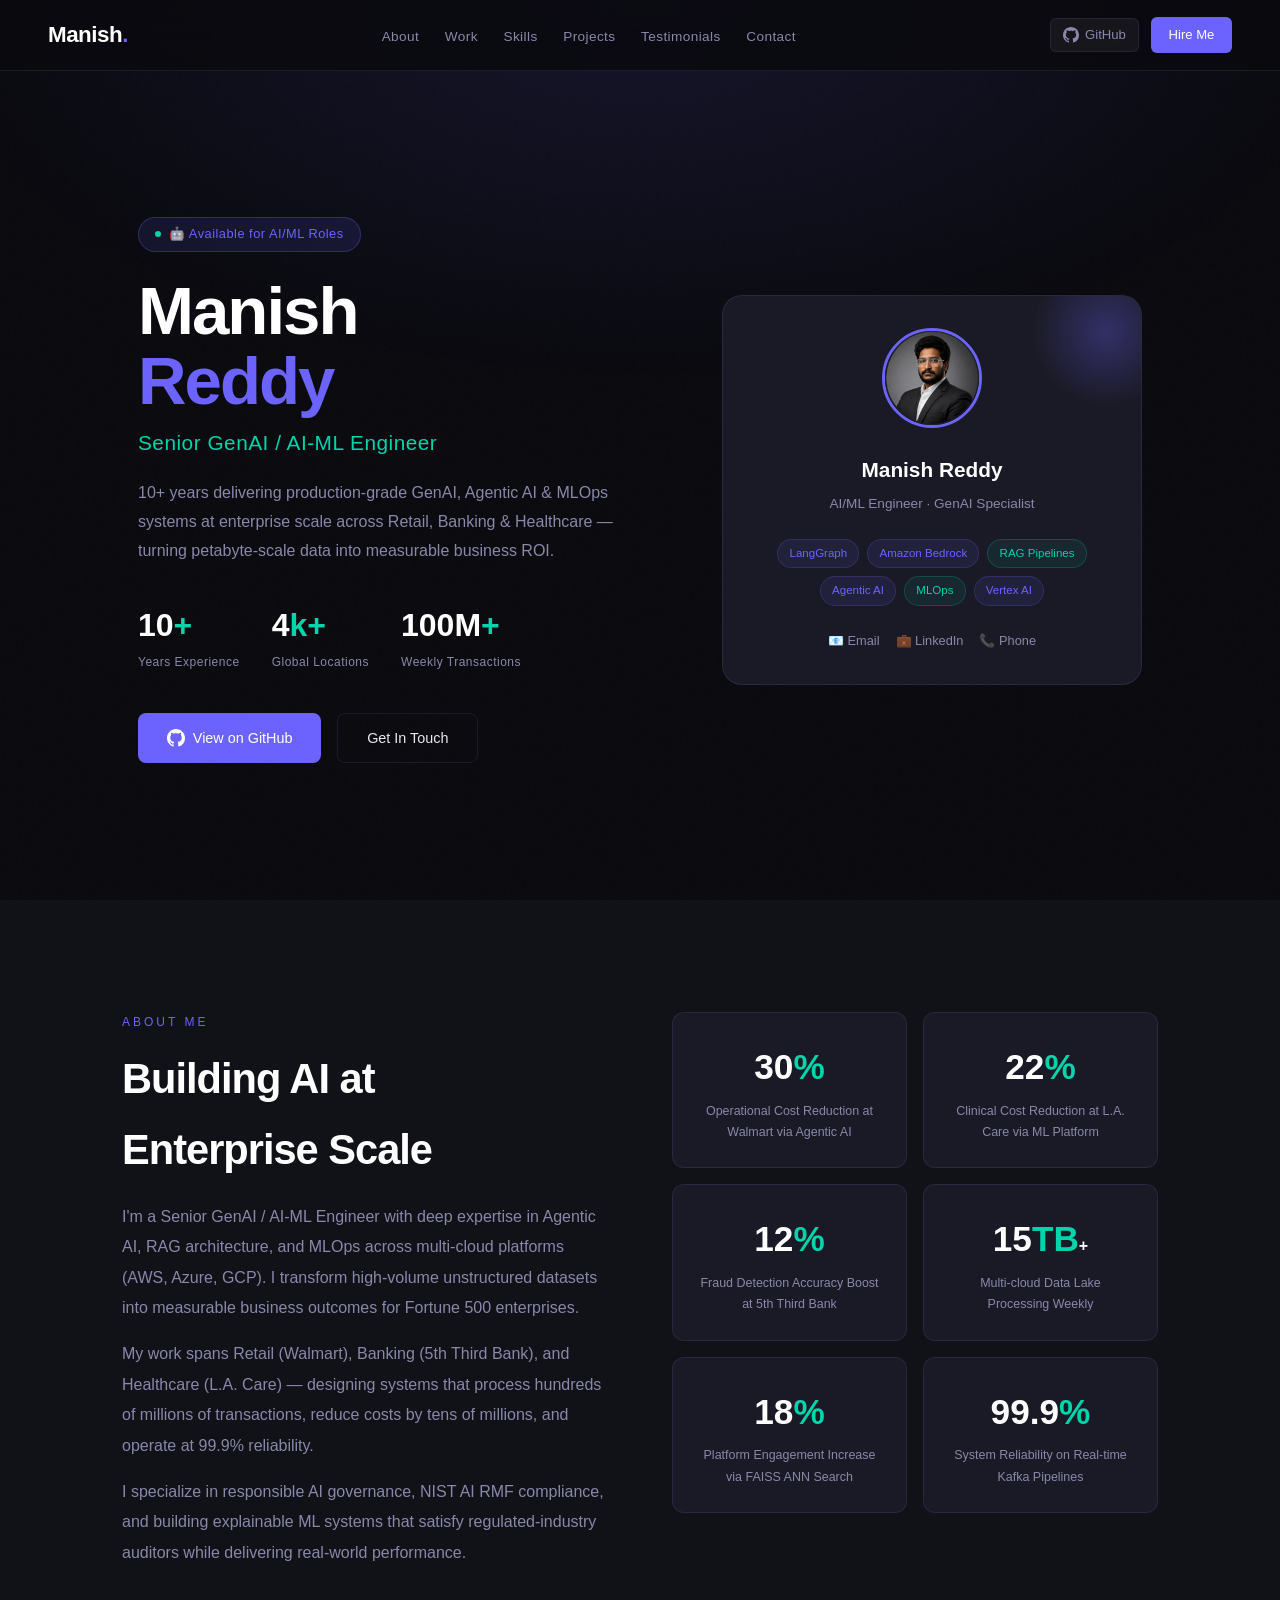
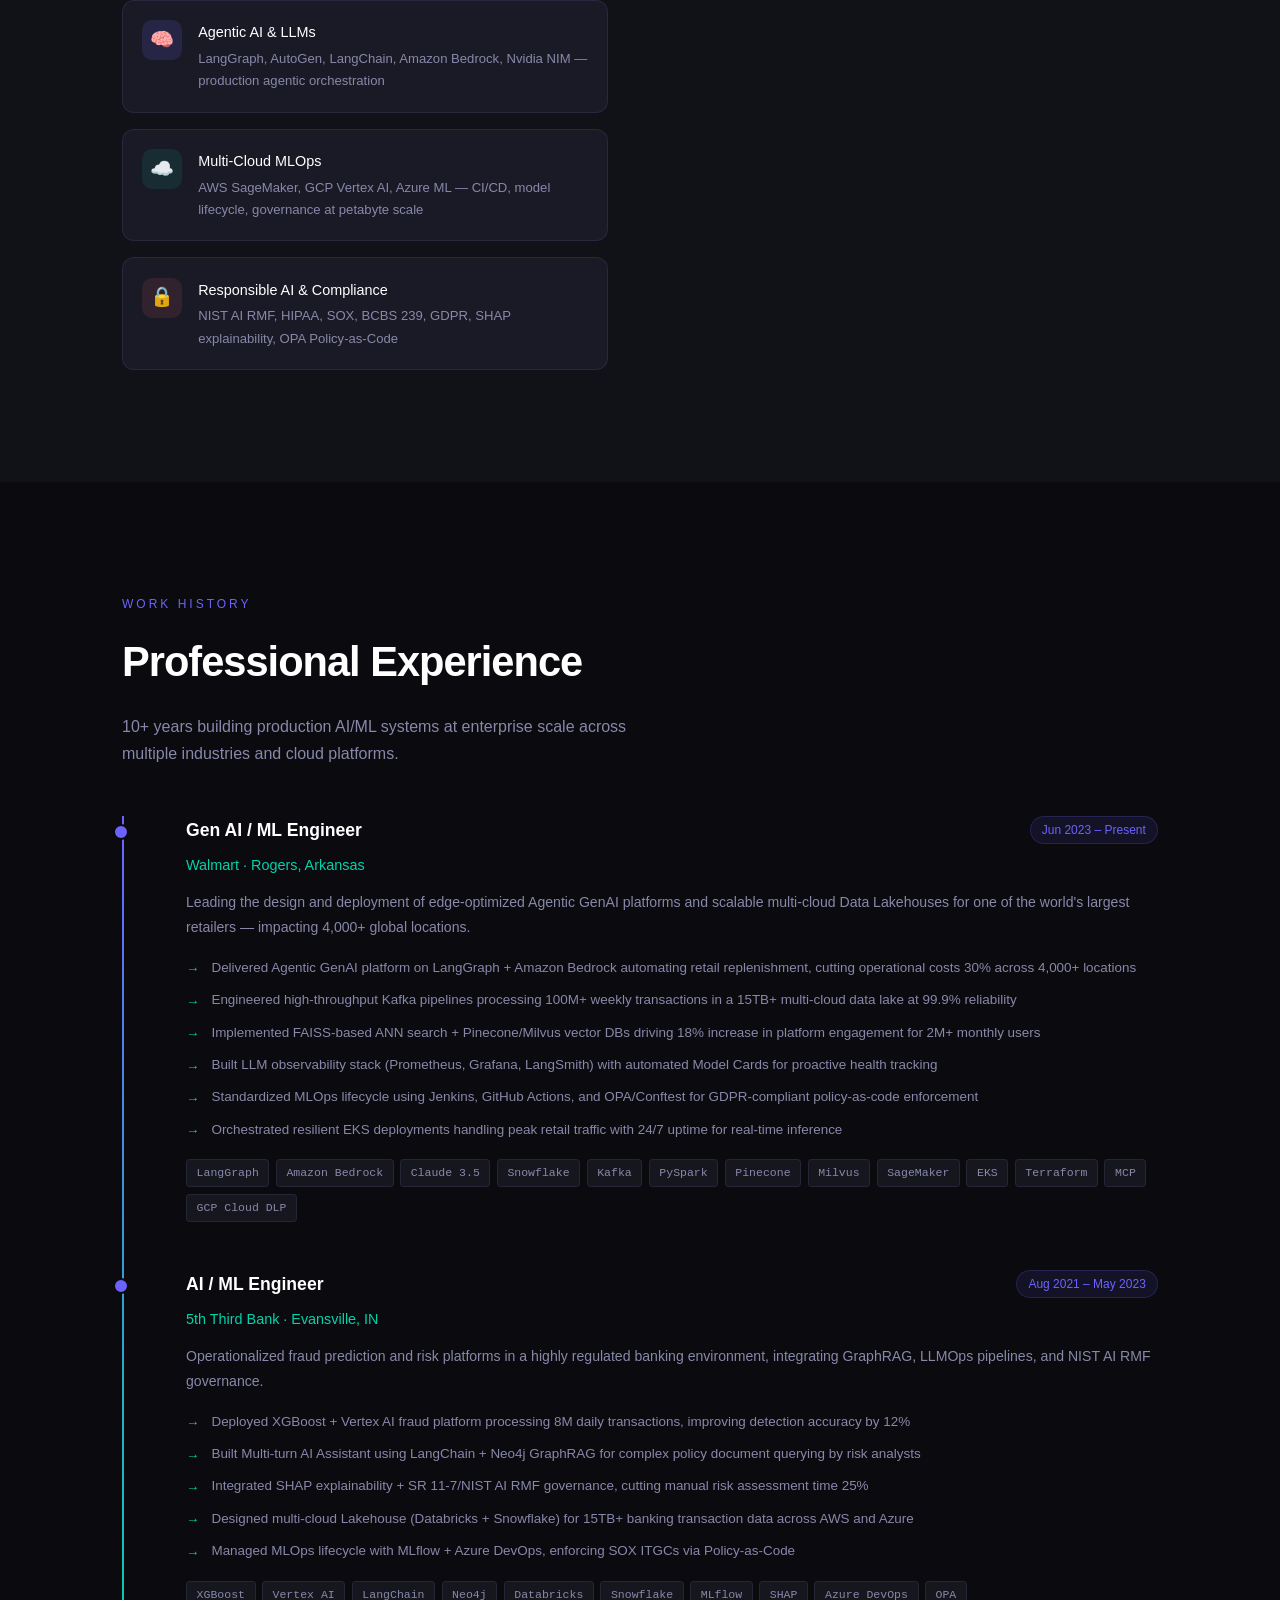
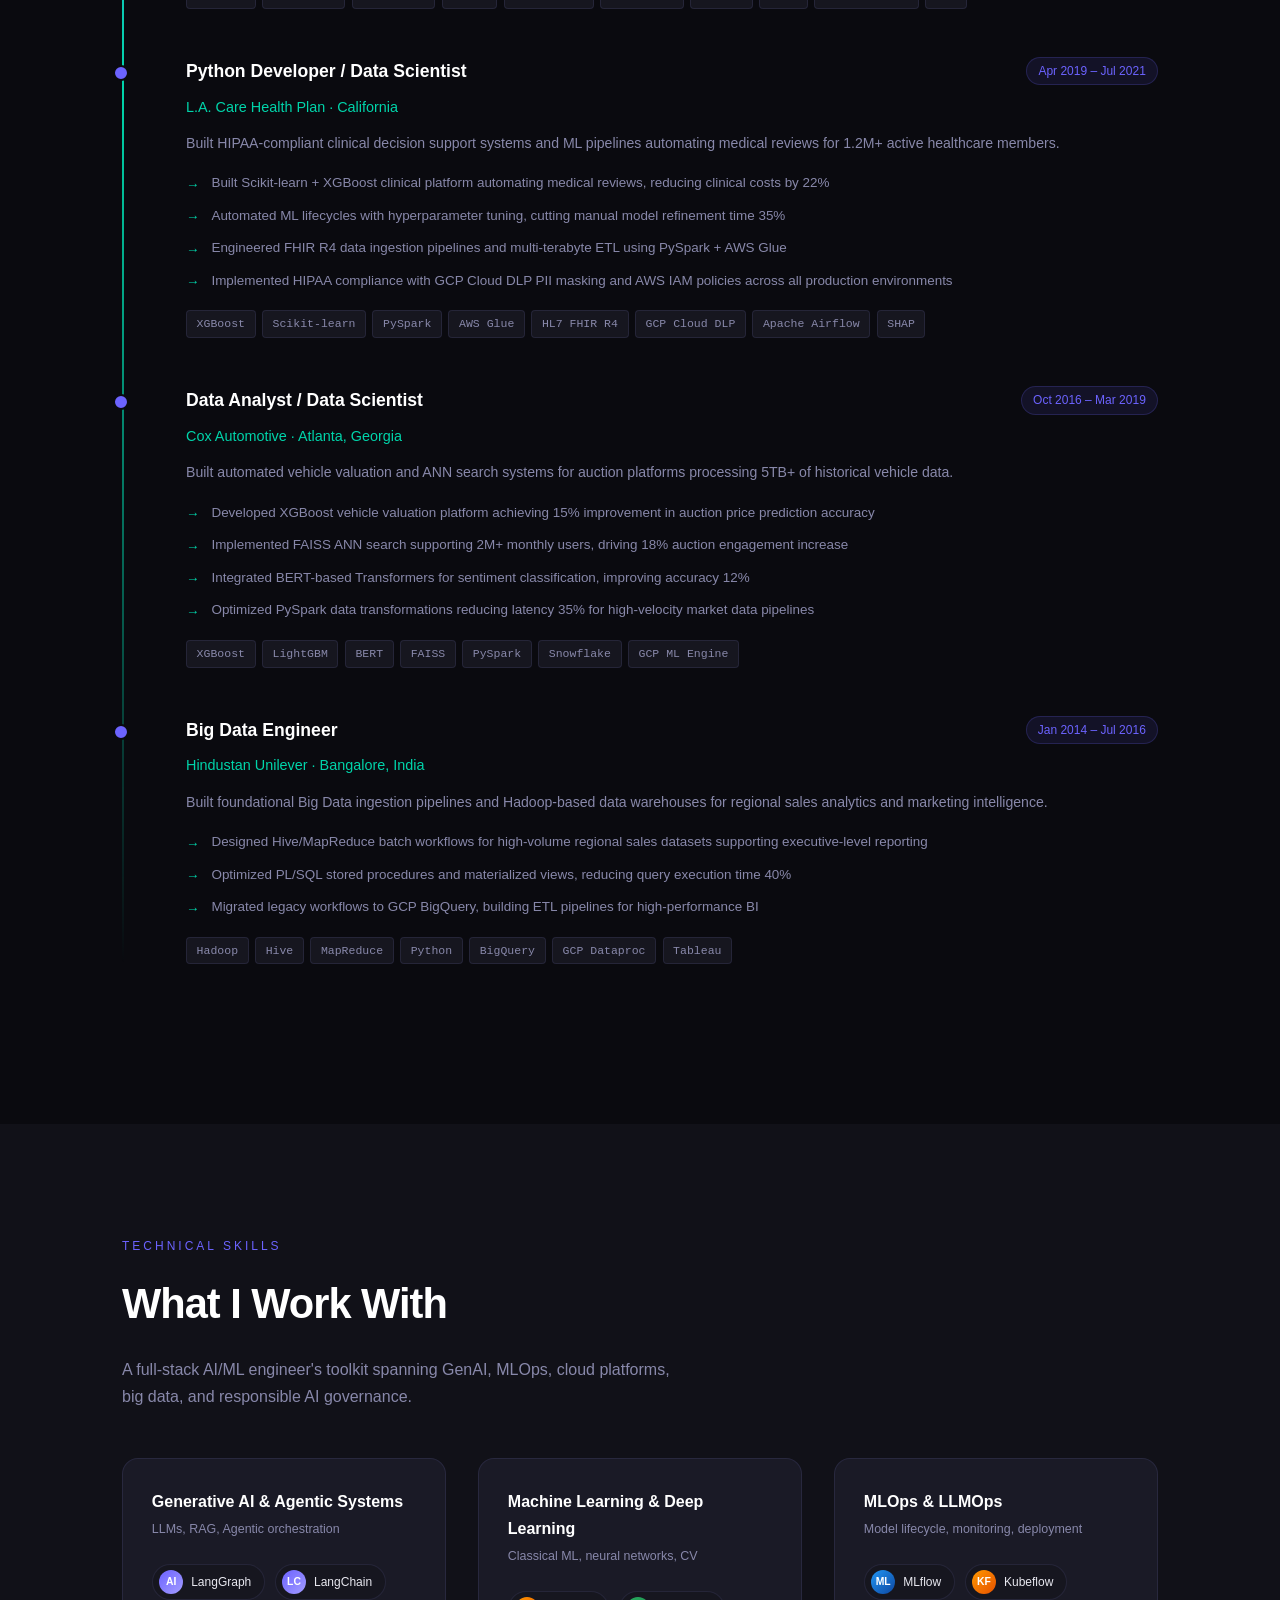
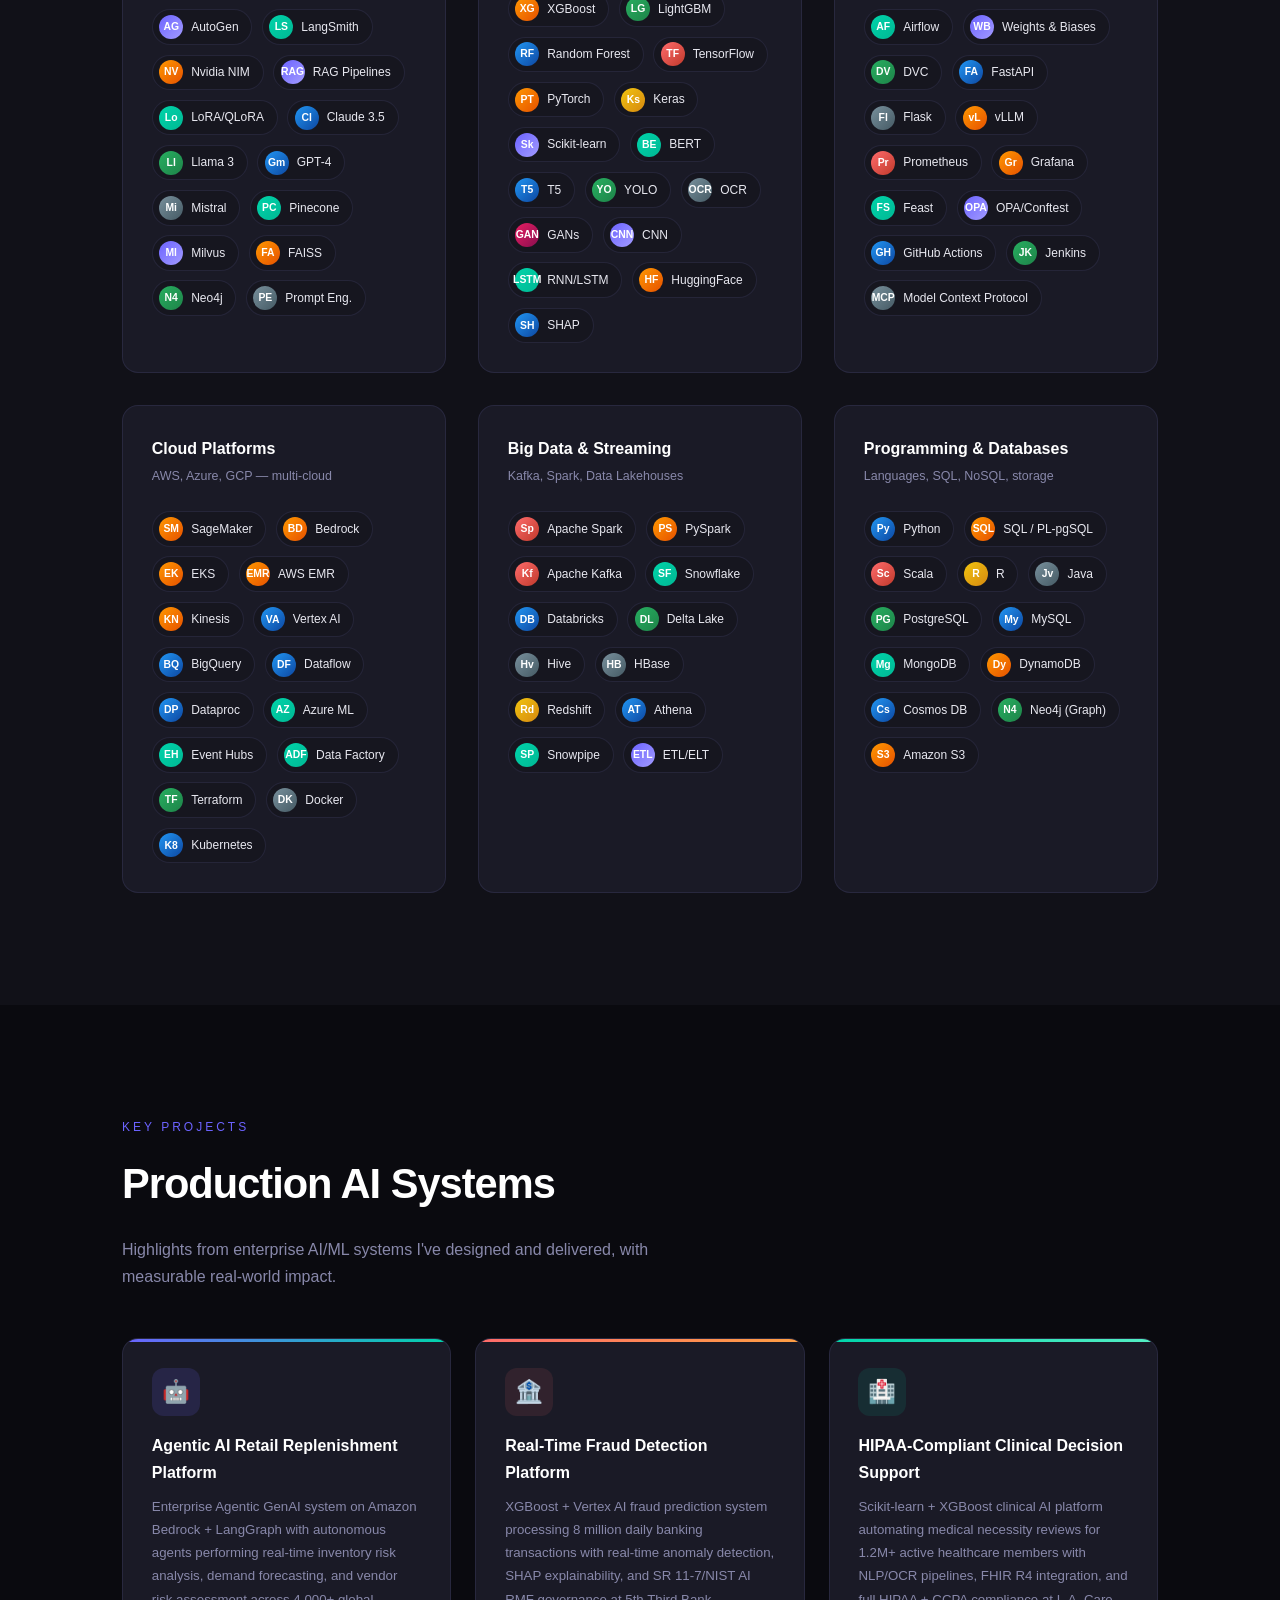
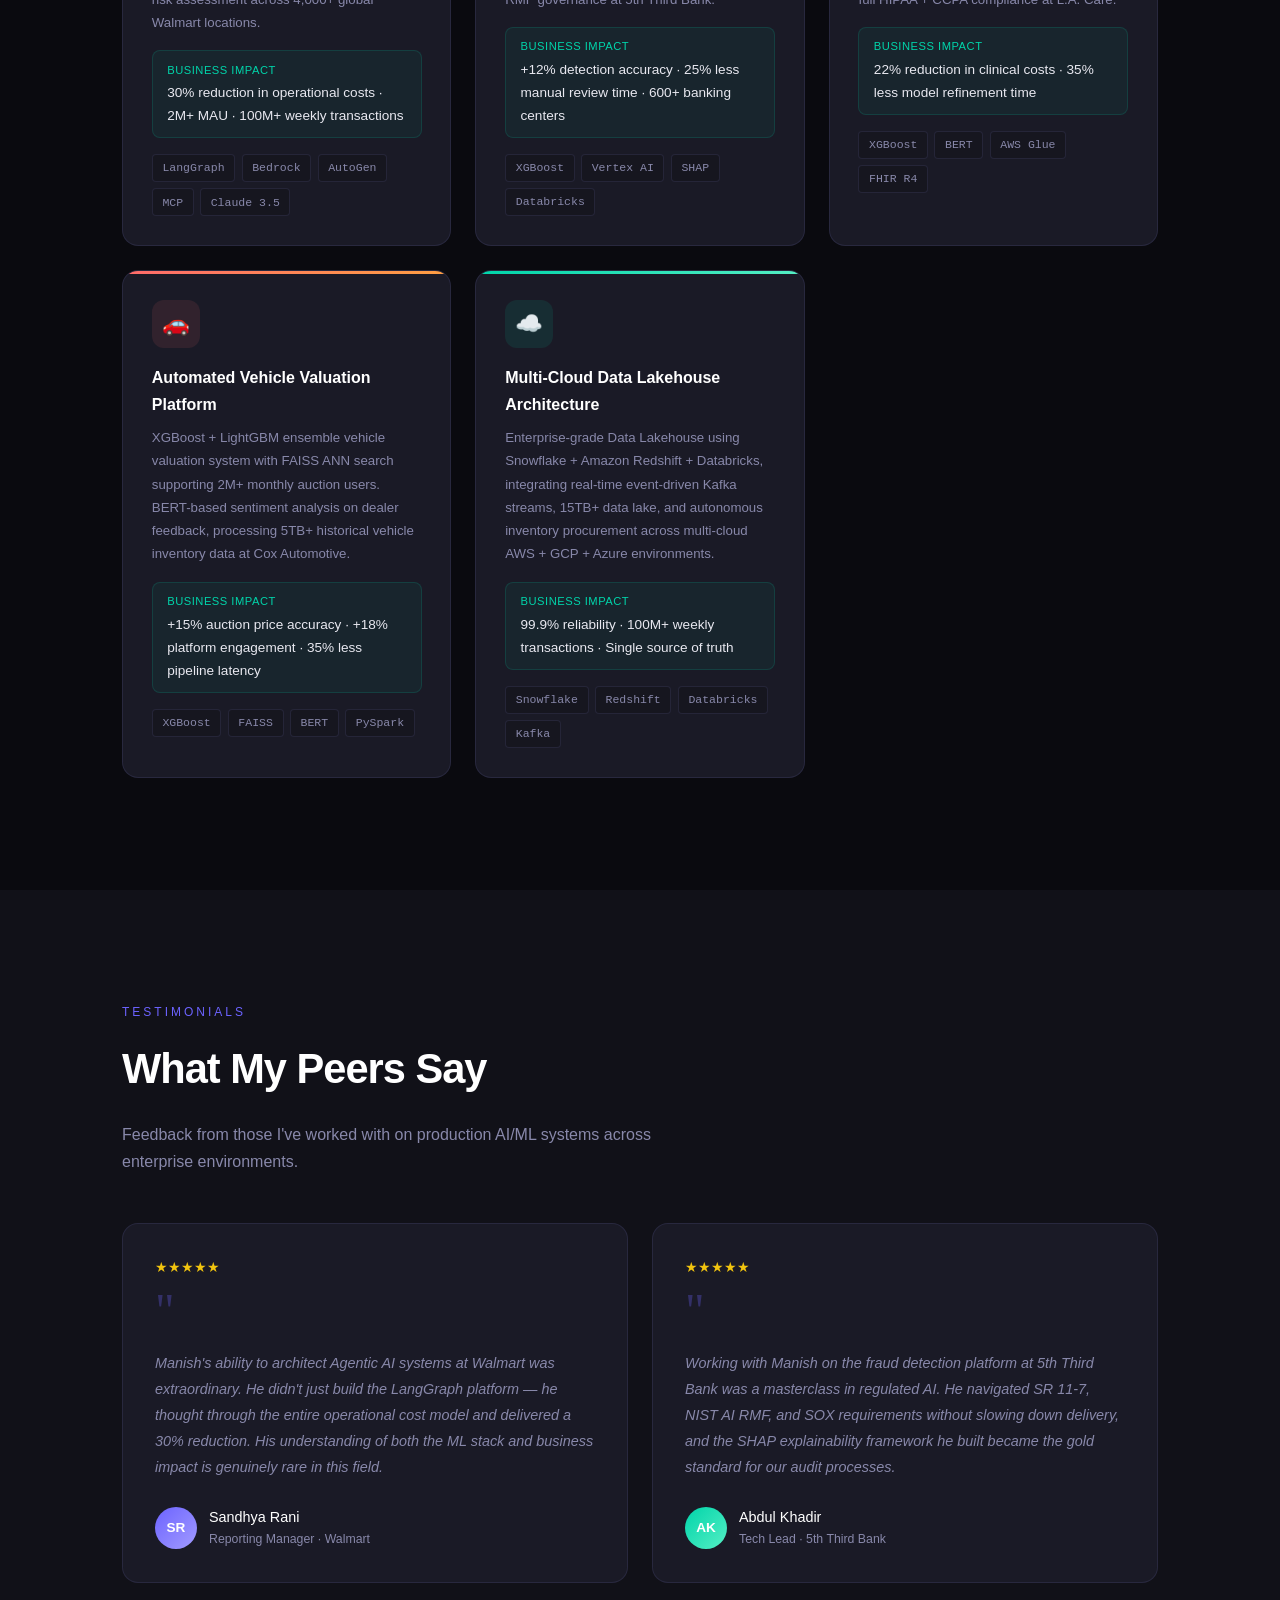
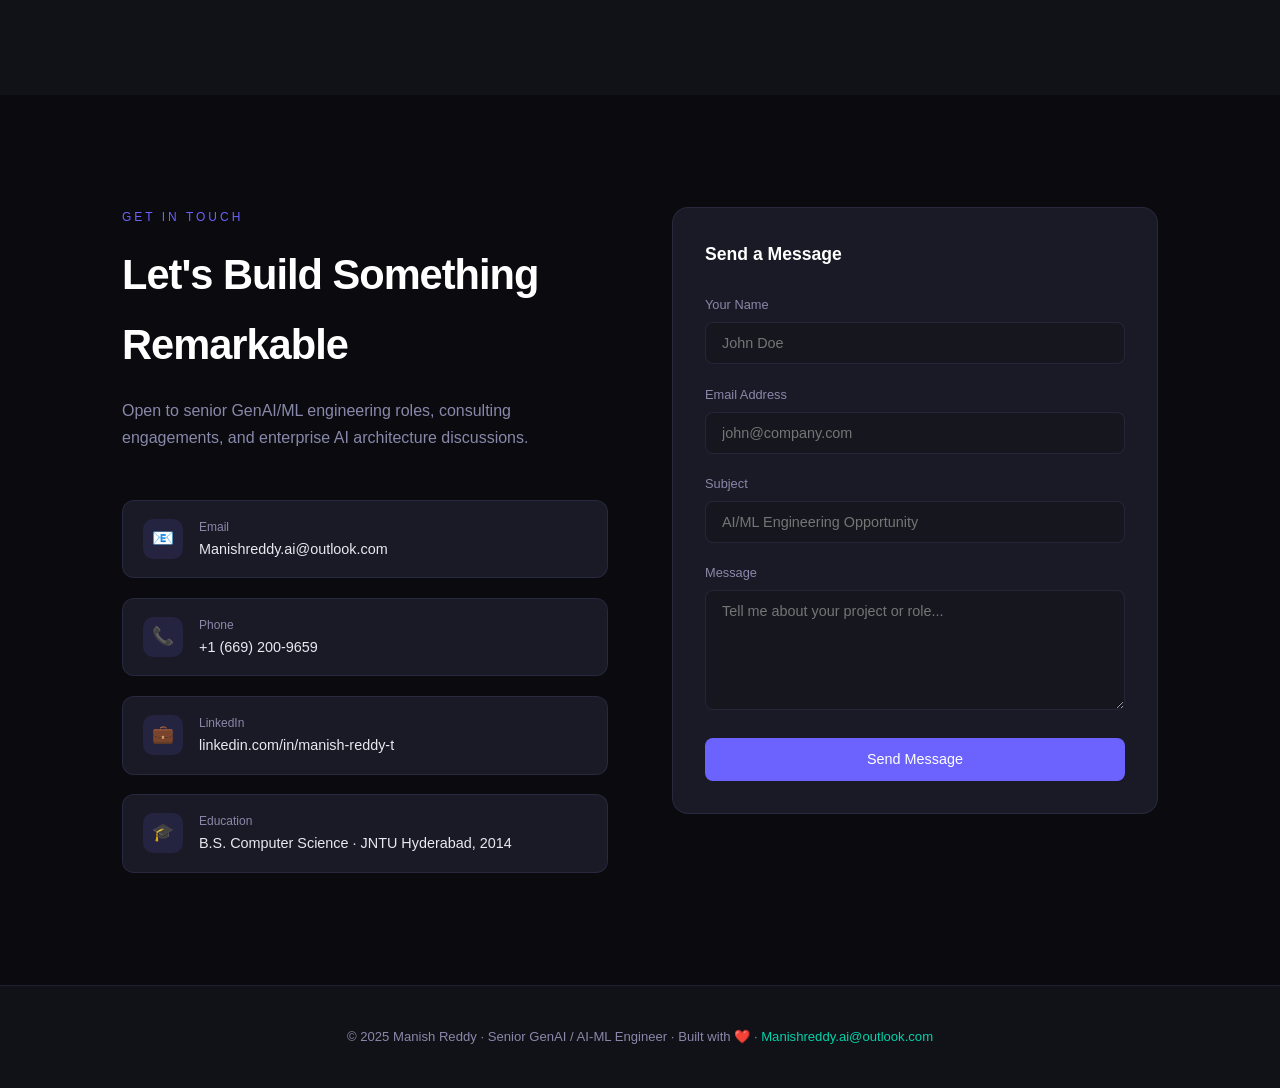
==== commit 69baed9c: "Replace avatar ring with image for Manish Reddy" ====
--- a/index.html
+++ b/index.html
@@ -81,7 +81,7 @@
       </div>
 
       <div class="hero-card fade-up">
-        <div class="avatar-ring">MR</div>
+        <img src="Professional IMG.jpeg" alt="Manish Reddy" style="width:100px;height:100px;border-radius:50%;object-fit:cover;margin:0 auto 1.5rem;display:block;border:3px solid #6c63ff;">
         <div class="card-name">Manish Reddy</div>
         <div class="card-role">AI/ML Engineer · GenAI Specialist</div>
         <div class="card-tags">
--- a/styles.css
+++ b/styles.css
@@ -0,0 +1,1054 @@
+/* =====================================================
+   Manish Reddy Portfolio — styles.css
+   Senior GenAI / AI-ML Engineer
+   ===================================================== */
+
+/* ─── CSS VARIABLES ─── */
+:root {
+  --bg: #0a0a0f;
+  --bg2: #111118;
+  --bg3: #16161f;
+  --card: #1a1a26;
+  --border: rgba(120, 120, 200, 0.15);
+  --accent: #6c63ff;
+  --accent2: #00d4aa;
+  --accent3: #ff6b6b;
+  --text: #e8e8f0;
+  --muted: #8888aa;
+  --heading: #ffffff;
+}
+
+/* ─── RESET & BASE ─── */
+* {
+  margin: 0;
+  padding: 0;
+  box-sizing: border-box;
+}
+
+html {
+  scroll-behavior: smooth;
+}
+
+body {
+  background: var(--bg);
+  color: var(--text);
+  font-family: 'DM Sans', sans-serif;
+  font-size: 16px;
+  line-height: 1.7;
+  overflow-x: hidden;
+}
+
+/* ─── NOISE OVERLAY ─── */
+body::before {
+  content: '';
+  position: fixed;
+  inset: 0;
+  background-image: url("data:image/svg+xml,%3Csvg viewBox='0 0 256 256' xmlns='http://www.w3.org/2000/svg'%3E%3Cfilter id='n'%3E%3CfeTurbulence type='fractalNoise' baseFrequency='0.9' numOctaves='4' stitchTiles='stitch'/%3E%3C/filter%3E%3Crect width='100%25' height='100%25' filter='url(%23n)' opacity='0.04'/%3E%3C/svg%3E");
+  pointer-events: none;
+  z-index: 0;
+  opacity: 0.4;
+}
+
+/* ─── LAYOUT ─── */
+section {
+  position: relative;
+  z-index: 1;
+}
+
+.container {
+  max-width: 1100px;
+  margin: 0 auto;
+  padding: 0 2rem;
+}
+
+/* ─── NAVIGATION ─── */
+nav {
+  position: fixed;
+  top: 0;
+  left: 0;
+  right: 0;
+  z-index: 100;
+  display: flex;
+  align-items: center;
+  justify-content: space-between;
+  padding: 1rem 3rem;
+  background: rgba(10, 10, 15, 0.85);
+  backdrop-filter: blur(20px);
+  border-bottom: 1px solid var(--border);
+  transition: background 0.3s ease;
+}
+
+.nav-logo {
+  font-family: 'Syne', sans-serif;
+  font-weight: 800;
+  font-size: 1.4rem;
+  color: var(--heading);
+  letter-spacing: -0.5px;
+  text-decoration: none;
+}
+
+.nav-logo span {
+  color: var(--accent);
+}
+
+.nav-links {
+  display: flex;
+  gap: 1.6rem;
+  list-style: none;
+  align-items: center;
+}
+
+.nav-links a {
+  color: var(--muted);
+  text-decoration: none;
+  font-size: 0.85rem;
+  letter-spacing: 0.4px;
+  padding: 0.3rem 0;
+  border-bottom: 2px solid transparent;
+  transition: color 0.2s, border-color 0.2s;
+}
+
+.nav-links a:hover,
+.nav-links a.active {
+  color: var(--accent2);
+  border-bottom-color: var(--accent2);
+}
+
+.nav-right {
+  display: flex;
+  align-items: center;
+  gap: 0.75rem;
+}
+
+.nav-github {
+  display: flex;
+  align-items: center;
+  gap: 0.4rem;
+  color: var(--muted);
+  text-decoration: none;
+  font-size: 0.82rem;
+  background: rgba(255, 255, 255, 0.05);
+  border: 1px solid var(--border);
+  border-radius: 6px;
+  padding: 0.3rem 0.75rem;
+  transition: all 0.2s;
+}
+
+.nav-github:hover {
+  color: var(--heading);
+  border-color: rgba(255, 255, 255, 0.25);
+  background: rgba(255, 255, 255, 0.08);
+}
+
+.nav-github svg {
+  width: 16px;
+  height: 16px;
+  fill: currentColor;
+  flex-shrink: 0;
+}
+
+.nav-cta {
+  background: var(--accent);
+  color: #fff;
+  padding: 0.45rem 1.1rem;
+  border-radius: 6px;
+  font-size: 0.82rem;
+  font-weight: 500;
+  text-decoration: none;
+  transition: opacity 0.2s;
+  white-space: nowrap;
+}
+
+.nav-cta:hover {
+  opacity: 0.85;
+}
+
+/* ─── HERO ─── */
+#hero {
+  min-height: 100vh;
+  display: flex;
+  align-items: center;
+  padding-top: 5rem;
+  background: radial-gradient(ellipse 80% 60% at 50% 0%, rgba(108, 99, 255, 0.12) 0%, transparent 70%);
+}
+
+.hero-inner {
+  display: grid;
+  grid-template-columns: 1fr 420px;
+  gap: 4rem;
+  align-items: center;
+}
+
+.hero-badge {
+  display: inline-flex;
+  align-items: center;
+  gap: 0.5rem;
+  background: rgba(108, 99, 255, 0.12);
+  border: 1px solid rgba(108, 99, 255, 0.3);
+  padding: 0.35rem 1rem;
+  border-radius: 50px;
+  font-size: 0.8rem;
+  color: var(--accent);
+  letter-spacing: 0.5px;
+  margin-bottom: 1.5rem;
+}
+
+.hero-badge::before {
+  content: '';
+  width: 6px;
+  height: 6px;
+  border-radius: 50%;
+  background: var(--accent2);
+  animation: pulse 2s infinite;
+}
+
+@keyframes pulse {
+  0%, 100% { opacity: 1; transform: scale(1); }
+  50% { opacity: 0.5; transform: scale(0.8); }
+}
+
+h1.hero-name {
+  font-family: 'Syne', sans-serif;
+  font-size: 4.2rem;
+  font-weight: 800;
+  line-height: 1.05;
+  color: var(--heading);
+  letter-spacing: -2px;
+  margin-bottom: 0.5rem;
+}
+
+h1.hero-name .accent {
+  color: var(--accent);
+}
+
+.hero-title {
+  font-size: 1.3rem;
+  color: var(--accent2);
+  font-weight: 300;
+  margin-bottom: 1.2rem;
+  letter-spacing: 0.5px;
+}
+
+.hero-desc {
+  color: var(--muted);
+  font-size: 1rem;
+  max-width: 520px;
+  margin-bottom: 2rem;
+  line-height: 1.8;
+}
+
+.hero-stats {
+  display: flex;
+  gap: 2rem;
+  margin-bottom: 2.5rem;
+}
+
+.stat { text-align: left; }
+
+.stat-num {
+  font-family: 'Syne', sans-serif;
+  font-size: 2rem;
+  font-weight: 800;
+  color: var(--heading);
+}
+
+.stat-num span { color: var(--accent2); }
+
+.stat-label {
+  font-size: 0.75rem;
+  color: var(--muted);
+  letter-spacing: 0.5px;
+}
+
+.hero-btns {
+  display: flex;
+  gap: 1rem;
+  flex-wrap: wrap;
+}
+
+.btn-primary {
+  background: var(--accent);
+  color: #fff;
+  padding: 0.75rem 1.8rem;
+  border-radius: 8px;
+  font-size: 0.9rem;
+  font-weight: 500;
+  text-decoration: none;
+  transition: all 0.2s;
+  border: none;
+  cursor: pointer;
+}
+
+.btn-primary:hover {
+  transform: translateY(-2px);
+  box-shadow: 0 8px 30px rgba(108, 99, 255, 0.4);
+}
+
+.btn-outline {
+  border: 1px solid var(--border);
+  color: var(--text);
+  padding: 0.75rem 1.8rem;
+  border-radius: 8px;
+  font-size: 0.9rem;
+  text-decoration: none;
+  transition: all 0.2s;
+}
+
+.btn-outline:hover {
+  border-color: var(--accent);
+  color: var(--accent);
+}
+
+/* ─── HERO CARD ─── */
+.hero-card {
+  background: var(--card);
+  border: 1px solid var(--border);
+  border-radius: 20px;
+  padding: 2rem;
+  position: relative;
+  overflow: hidden;
+}
+
+.hero-card::before {
+  content: '';
+  position: absolute;
+  top: -40px;
+  right: -40px;
+  width: 150px;
+  height: 150px;
+  background: radial-gradient(circle, rgba(108, 99, 255, 0.3), transparent 70%);
+  border-radius: 50%;
+}
+
+.avatar-ring {
+  width: 100px;
+  height: 100px;
+  border-radius: 50%;
+  background: linear-gradient(135deg, var(--accent), var(--accent2));
+  display: flex;
+  align-items: center;
+  justify-content: center;
+  font-family: 'Syne', sans-serif;
+  font-size: 2rem;
+  font-weight: 800;
+  color: #fff;
+  margin: 0 auto 1.5rem;
+}
+
+.card-name {
+  font-family: 'Syne', sans-serif;
+  font-size: 1.3rem;
+  font-weight: 700;
+  color: var(--heading);
+  text-align: center;
+  margin-bottom: 0.25rem;
+}
+
+.card-role {
+  color: var(--muted);
+  font-size: 0.85rem;
+  text-align: center;
+  margin-bottom: 1.5rem;
+}
+
+.card-tags {
+  display: flex;
+  flex-wrap: wrap;
+  gap: 0.5rem;
+  justify-content: center;
+  margin-bottom: 1.5rem;
+}
+
+.tag {
+  background: rgba(108, 99, 255, 0.1);
+  border: 1px solid rgba(108, 99, 255, 0.2);
+  color: var(--accent);
+  padding: 0.25rem 0.7rem;
+  border-radius: 50px;
+  font-size: 0.72rem;
+}
+
+.tag.teal {
+  background: rgba(0, 212, 170, 0.08);
+  border-color: rgba(0, 212, 170, 0.2);
+  color: var(--accent2);
+}
+
+.card-links {
+  display: flex;
+  gap: 1rem;
+  justify-content: center;
+}
+
+.card-link {
+  display: flex;
+  align-items: center;
+  gap: 0.4rem;
+  color: var(--muted);
+  font-size: 0.8rem;
+  text-decoration: none;
+  transition: color 0.2s;
+}
+
+.card-link:hover { color: var(--accent2); }
+
+/* ─── SECTION HEADINGS ─── */
+.section-label {
+  font-size: 0.75rem;
+  letter-spacing: 3px;
+  color: var(--accent);
+  text-transform: uppercase;
+  margin-bottom: 0.75rem;
+}
+
+.section-title {
+  font-family: 'Syne', sans-serif;
+  font-size: 2.6rem;
+  font-weight: 800;
+  color: var(--heading);
+  letter-spacing: -1px;
+  margin-bottom: 1rem;
+}
+
+.section-sub {
+  color: var(--muted);
+  max-width: 560px;
+  margin-bottom: 3rem;
+}
+
+.section-header { margin-bottom: 3rem; }
+
+/* ─── ABOUT ─── */
+#about {
+  padding: 7rem 0;
+  background: var(--bg2);
+}
+
+.about-grid {
+  display: grid;
+  grid-template-columns: 1fr 1fr;
+  gap: 4rem;
+  align-items: start;
+}
+
+.about-text p {
+  color: var(--muted);
+  margin-bottom: 1rem;
+  line-height: 1.9;
+}
+
+.about-highlights {
+  display: grid;
+  gap: 1rem;
+  margin-top: 2rem;
+}
+
+.highlight {
+  background: var(--card);
+  border: 1px solid var(--border);
+  border-radius: 12px;
+  padding: 1.2rem;
+  display: flex;
+  gap: 1rem;
+  align-items: flex-start;
+}
+
+.hl-icon {
+  width: 40px;
+  height: 40px;
+  border-radius: 10px;
+  display: flex;
+  align-items: center;
+  justify-content: center;
+  font-size: 1.2rem;
+  flex-shrink: 0;
+}
+
+.hl-icon.purple { background: rgba(108, 99, 255, 0.15); }
+.hl-icon.teal   { background: rgba(0, 212, 170, 0.1); }
+.hl-icon.red    { background: rgba(255, 107, 107, 0.1); }
+
+.hl-title {
+  font-weight: 500;
+  color: var(--heading);
+  font-size: 0.9rem;
+  margin-bottom: 0.2rem;
+}
+
+.hl-desc {
+  color: var(--muted);
+  font-size: 0.82rem;
+}
+
+.metrics-grid {
+  display: grid;
+  grid-template-columns: 1fr 1fr;
+  gap: 1rem;
+}
+
+.metric-card {
+  background: var(--card);
+  border: 1px solid var(--border);
+  border-radius: 12px;
+  padding: 1.5rem;
+  text-align: center;
+}
+
+.metric-big {
+  font-family: 'Syne', sans-serif;
+  font-size: 2.2rem;
+  font-weight: 800;
+  color: var(--heading);
+}
+
+.metric-big .c { color: var(--accent2); }
+
+.metric-label {
+  font-size: 0.78rem;
+  color: var(--muted);
+  margin-top: 0.25rem;
+}
+
+/* ─── EXPERIENCE ─── */
+#experience { padding: 7rem 0; }
+
+.exp-timeline {
+  position: relative;
+  padding-left: 2rem;
+}
+
+.exp-timeline::before {
+  content: '';
+  position: absolute;
+  left: 0;
+  top: 0;
+  bottom: 0;
+  width: 2px;
+  background: linear-gradient(to bottom, var(--accent), var(--accent2), transparent);
+}
+
+.exp-item {
+  position: relative;
+  margin-bottom: 3rem;
+  padding-left: 2rem;
+}
+
+.exp-item::before {
+  content: '';
+  position: absolute;
+  left: -2.55rem;
+  top: 0.5rem;
+  width: 12px;
+  height: 12px;
+  border-radius: 50%;
+  background: var(--accent);
+  border: 2px solid var(--bg);
+}
+
+.exp-header {
+  display: flex;
+  align-items: flex-start;
+  justify-content: space-between;
+  margin-bottom: 0.5rem;
+  flex-wrap: wrap;
+  gap: 0.5rem;
+}
+
+.exp-role {
+  font-family: 'Syne', sans-serif;
+  font-size: 1.1rem;
+  font-weight: 700;
+  color: var(--heading);
+}
+
+.exp-date {
+  background: rgba(108, 99, 255, 0.1);
+  border: 1px solid rgba(108, 99, 255, 0.2);
+  color: var(--accent);
+  padding: 0.2rem 0.7rem;
+  border-radius: 50px;
+  font-size: 0.75rem;
+}
+
+.exp-company {
+  color: var(--accent2);
+  font-size: 0.9rem;
+  margin-bottom: 0.75rem;
+}
+
+.exp-desc {
+  color: var(--muted);
+  font-size: 0.88rem;
+  line-height: 1.8;
+  margin-bottom: 1rem;
+}
+
+.exp-achievements {
+  list-style: none;
+  display: grid;
+  gap: 0.5rem;
+}
+
+.exp-achievements li {
+  display: flex;
+  gap: 0.75rem;
+  align-items: flex-start;
+  color: var(--muted);
+  font-size: 0.84rem;
+}
+
+.exp-achievements li::before {
+  content: '→';
+  color: var(--accent2);
+  flex-shrink: 0;
+  margin-top: 0.1rem;
+}
+
+.exp-tech {
+  display: flex;
+  flex-wrap: wrap;
+  gap: 0.4rem;
+  margin-top: 1rem;
+}
+
+.tech-pill {
+  background: var(--bg3);
+  border: 1px solid var(--border);
+  color: var(--muted);
+  padding: 0.2rem 0.6rem;
+  border-radius: 4px;
+  font-size: 0.72rem;
+  font-family: monospace;
+}
+
+/* ─── SKILLS ─── */
+#skills {
+  padding: 7rem 0;
+  background: var(--bg2);
+}
+
+.skills-grid {
+  display: grid;
+  grid-template-columns: repeat(auto-fit, minmax(280px, 1fr));
+  gap: 2rem;
+}
+
+.skill-category {
+  background: var(--card);
+  border: 1px solid var(--border);
+  border-radius: 16px;
+  padding: 1.8rem;
+}
+
+.skill-cat-title {
+  font-family: 'Syne', sans-serif;
+  font-size: 1rem;
+  font-weight: 700;
+  color: var(--heading);
+  margin-bottom: 0.25rem;
+}
+
+.skill-cat-sub {
+  color: var(--muted);
+  font-size: 0.78rem;
+  margin-bottom: 1.5rem;
+}
+
+.skill-balls {
+  display: flex;
+  flex-wrap: wrap;
+  gap: 0.6rem;
+}
+
+.skill-ball {
+  display: flex;
+  align-items: center;
+  gap: 0.5rem;
+  background: var(--bg3);
+  border: 1px solid var(--border);
+  border-radius: 50px;
+  padding: 0.3rem 0.8rem 0.3rem 0.4rem;
+  transition: all 0.25s;
+  cursor: default;
+}
+
+.skill-ball:hover {
+  border-color: var(--accent);
+  transform: translateY(-2px);
+}
+
+.ball-dot {
+  width: 24px;
+  height: 24px;
+  border-radius: 50%;
+  display: flex;
+  align-items: center;
+  justify-content: center;
+  font-size: 0.65rem;
+  font-weight: 700;
+  color: #fff;
+  flex-shrink: 0;
+}
+
+.ball-name {
+  font-size: 0.75rem;
+  color: var(--text);
+}
+
+.ball-dot.purple { background: linear-gradient(135deg, #6c63ff, #a29bff); }
+.ball-dot.teal   { background: linear-gradient(135deg, #00d4aa, #00b894); }
+.ball-dot.blue   { background: linear-gradient(135deg, #2196f3, #0d47a1); }
+.ball-dot.orange { background: linear-gradient(135deg, #ff9800, #e65100); }
+.ball-dot.red    { background: linear-gradient(135deg, #ff6b6b, #c0392b); }
+.ball-dot.green  { background: linear-gradient(135deg, #27ae60, #1e8449); }
+.ball-dot.yellow { background: linear-gradient(135deg, #f1c40f, #d68910); }
+.ball-dot.pink   { background: linear-gradient(135deg, #e91e63, #880e4f); }
+.ball-dot.gray   { background: linear-gradient(135deg, #78909c, #455a64); }
+
+/* ─── PROJECTS ─── */
+#projects { padding: 7rem 0; }
+
+.projects-grid {
+  display: grid;
+  grid-template-columns: repeat(auto-fit, minmax(320px, 1fr));
+  gap: 1.5rem;
+}
+
+.project-card {
+  background: var(--card);
+  border: 1px solid var(--border);
+  border-radius: 16px;
+  padding: 1.8rem;
+  position: relative;
+  overflow: hidden;
+  transition: all 0.3s;
+}
+
+.project-card:hover {
+  border-color: rgba(108, 99, 255, 0.4);
+  transform: translateY(-4px);
+  box-shadow: 0 20px 60px rgba(108, 99, 255, 0.1);
+}
+
+.proj-accent {
+  position: absolute;
+  top: 0;
+  left: 0;
+  right: 0;
+  height: 3px;
+  background: linear-gradient(90deg, var(--accent), var(--accent2));
+}
+
+.proj-accent.red  { background: linear-gradient(90deg, var(--accent3), #ff9f43); }
+.proj-accent.teal { background: linear-gradient(90deg, var(--accent2), #55efc4); }
+
+.proj-icon {
+  width: 48px;
+  height: 48px;
+  border-radius: 12px;
+  display: flex;
+  align-items: center;
+  justify-content: center;
+  font-size: 1.4rem;
+  margin-bottom: 1rem;
+}
+
+.proj-icon.purple { background: rgba(108, 99, 255, 0.15); }
+.proj-icon.teal   { background: rgba(0, 212, 170, 0.1); }
+.proj-icon.red    { background: rgba(255, 107, 107, 0.1); }
+
+.proj-title {
+  font-family: 'Syne', sans-serif;
+  font-size: 1rem;
+  font-weight: 700;
+  color: var(--heading);
+  margin-bottom: 0.5rem;
+}
+
+.proj-desc {
+  color: var(--muted);
+  font-size: 0.83rem;
+  line-height: 1.75;
+  margin-bottom: 1rem;
+}
+
+.proj-impact {
+  background: rgba(0, 212, 170, 0.06);
+  border: 1px solid rgba(0, 212, 170, 0.15);
+  border-radius: 8px;
+  padding: 0.6rem 0.9rem;
+  margin-bottom: 1rem;
+}
+
+.proj-impact-label {
+  font-size: 0.7rem;
+  color: var(--accent2);
+  letter-spacing: 0.5px;
+  text-transform: uppercase;
+  margin-bottom: 0.1rem;
+}
+
+.proj-impact-value {
+  font-size: 0.85rem;
+  color: var(--text);
+}
+
+/* ─── TESTIMONIALS ─── */
+#testimonials {
+  padding: 7rem 0;
+  background: var(--bg2);
+}
+
+.testimonials-grid {
+  display: grid;
+  grid-template-columns: repeat(auto-fit, minmax(300px, 1fr));
+  gap: 1.5rem;
+}
+
+.testi-card {
+  background: var(--card);
+  border: 1px solid var(--border);
+  border-radius: 16px;
+  padding: 2rem;
+  position: relative;
+}
+
+.testi-quote {
+  font-size: 3rem;
+  line-height: 1;
+  color: rgba(108, 99, 255, 0.3);
+  font-family: serif;
+  margin-bottom: 1rem;
+}
+
+.testi-text {
+  color: var(--muted);
+  font-size: 0.9rem;
+  line-height: 1.8;
+  margin-bottom: 1.5rem;
+  font-style: italic;
+}
+
+.testi-person {
+  display: flex;
+  align-items: center;
+  gap: 0.75rem;
+}
+
+.testi-avatar {
+  width: 42px;
+  height: 42px;
+  border-radius: 50%;
+  display: flex;
+  align-items: center;
+  justify-content: center;
+  font-family: 'Syne', sans-serif;
+  font-weight: 700;
+  font-size: 0.85rem;
+  color: #fff;
+}
+
+.testi-avatar.purple { background: linear-gradient(135deg, var(--accent), #a29bff); }
+.testi-avatar.teal   { background: linear-gradient(135deg, var(--accent2), #55efc4); }
+
+.testi-name {
+  font-weight: 500;
+  color: var(--heading);
+  font-size: 0.9rem;
+}
+
+.testi-role {
+  color: var(--muted);
+  font-size: 0.77rem;
+}
+
+.stars {
+  color: #f1c40f;
+  font-size: 0.85rem;
+  margin-bottom: 0.5rem;
+}
+
+/* ─── CONTACT ─── */
+#contact { padding: 7rem 0; }
+
+.contact-grid {
+  display: grid;
+  grid-template-columns: 1fr 1fr;
+  gap: 4rem;
+  align-items: start;
+}
+
+.contact-info {
+  display: grid;
+  gap: 1.2rem;
+  margin-top: 2rem;
+}
+
+.contact-item {
+  display: flex;
+  align-items: center;
+  gap: 1rem;
+  background: var(--card);
+  border: 1px solid var(--border);
+  border-radius: 12px;
+  padding: 1rem 1.25rem;
+}
+
+.contact-icon {
+  width: 40px;
+  height: 40px;
+  border-radius: 10px;
+  background: rgba(108, 99, 255, 0.12);
+  display: flex;
+  align-items: center;
+  justify-content: center;
+  font-size: 1.1rem;
+  flex-shrink: 0;
+}
+
+.contact-label {
+  font-size: 0.75rem;
+  color: var(--muted);
+}
+
+.contact-value {
+  color: var(--text);
+  font-size: 0.9rem;
+}
+
+.contact-value a {
+  color: var(--text);
+  text-decoration: none;
+}
+
+.contact-value a:hover { color: var(--accent2); }
+
+.contact-form {
+  background: var(--card);
+  border: 1px solid var(--border);
+  border-radius: 16px;
+  padding: 2rem;
+}
+
+.form-title {
+  font-family: 'Syne', sans-serif;
+  font-size: 1.1rem;
+  font-weight: 700;
+  color: var(--heading);
+  margin-bottom: 1.5rem;
+}
+
+.form-group { margin-bottom: 1.2rem; }
+
+.form-group label {
+  display: block;
+  font-size: 0.8rem;
+  color: var(--muted);
+  margin-bottom: 0.4rem;
+}
+
+.form-group input,
+.form-group textarea {
+  width: 100%;
+  background: var(--bg3);
+  border: 1px solid var(--border);
+  border-radius: 8px;
+  padding: 0.75rem 1rem;
+  color: var(--text);
+  font-size: 0.9rem;
+  font-family: 'DM Sans', sans-serif;
+  outline: none;
+  transition: border-color 0.2s;
+}
+
+.form-group input:focus,
+.form-group textarea:focus {
+  border-color: var(--accent);
+}
+
+.form-group textarea {
+  min-height: 120px;
+  resize: vertical;
+}
+
+.form-btn {
+  width: 100%;
+  background: var(--accent);
+  color: #fff;
+  border: none;
+  border-radius: 8px;
+  padding: 0.85rem;
+  font-size: 0.9rem;
+  font-weight: 500;
+  cursor: pointer;
+  font-family: 'DM Sans', sans-serif;
+  transition: all 0.2s;
+}
+
+.form-btn:hover {
+  opacity: 0.9;
+  transform: translateY(-1px);
+}
+
+/* ─── FOOTER ─── */
+footer {
+  background: var(--bg2);
+  border-top: 1px solid var(--border);
+  padding: 2.5rem;
+  text-align: center;
+  color: var(--muted);
+  font-size: 0.82rem;
+}
+
+footer a {
+  color: var(--accent2);
+  text-decoration: none;
+}
+
+/* ─── ANIMATIONS ─── */
+.fade-up {
+  opacity: 0;
+  transform: translateY(30px);
+  transition: opacity 0.7s ease, transform 0.7s ease;
+}
+
+.fade-up.visible {
+  opacity: 1;
+  transform: none;
+}
+
+/* ─── RESPONSIVE ─── */
+@media (max-width: 900px) {
+  nav {
+    padding: 1rem 1.5rem;
+  }
+
+  .nav-links {
+    display: none;
+  }
+
+  .hero-inner {
+    grid-template-columns: 1fr;
+  }
+
+  .hero-card {
+    display: none;
+  }
+
+  h1.hero-name {
+    font-size: 2.8rem;
+  }
+
+  .about-grid,
+  .contact-grid {
+    grid-template-columns: 1fr;
+  }
+
+  .metrics-grid {
+    grid-template-columns: 1fr 1fr;
+  }
+
+  .section-title {
+    font-size: 2rem;
+  }
+}
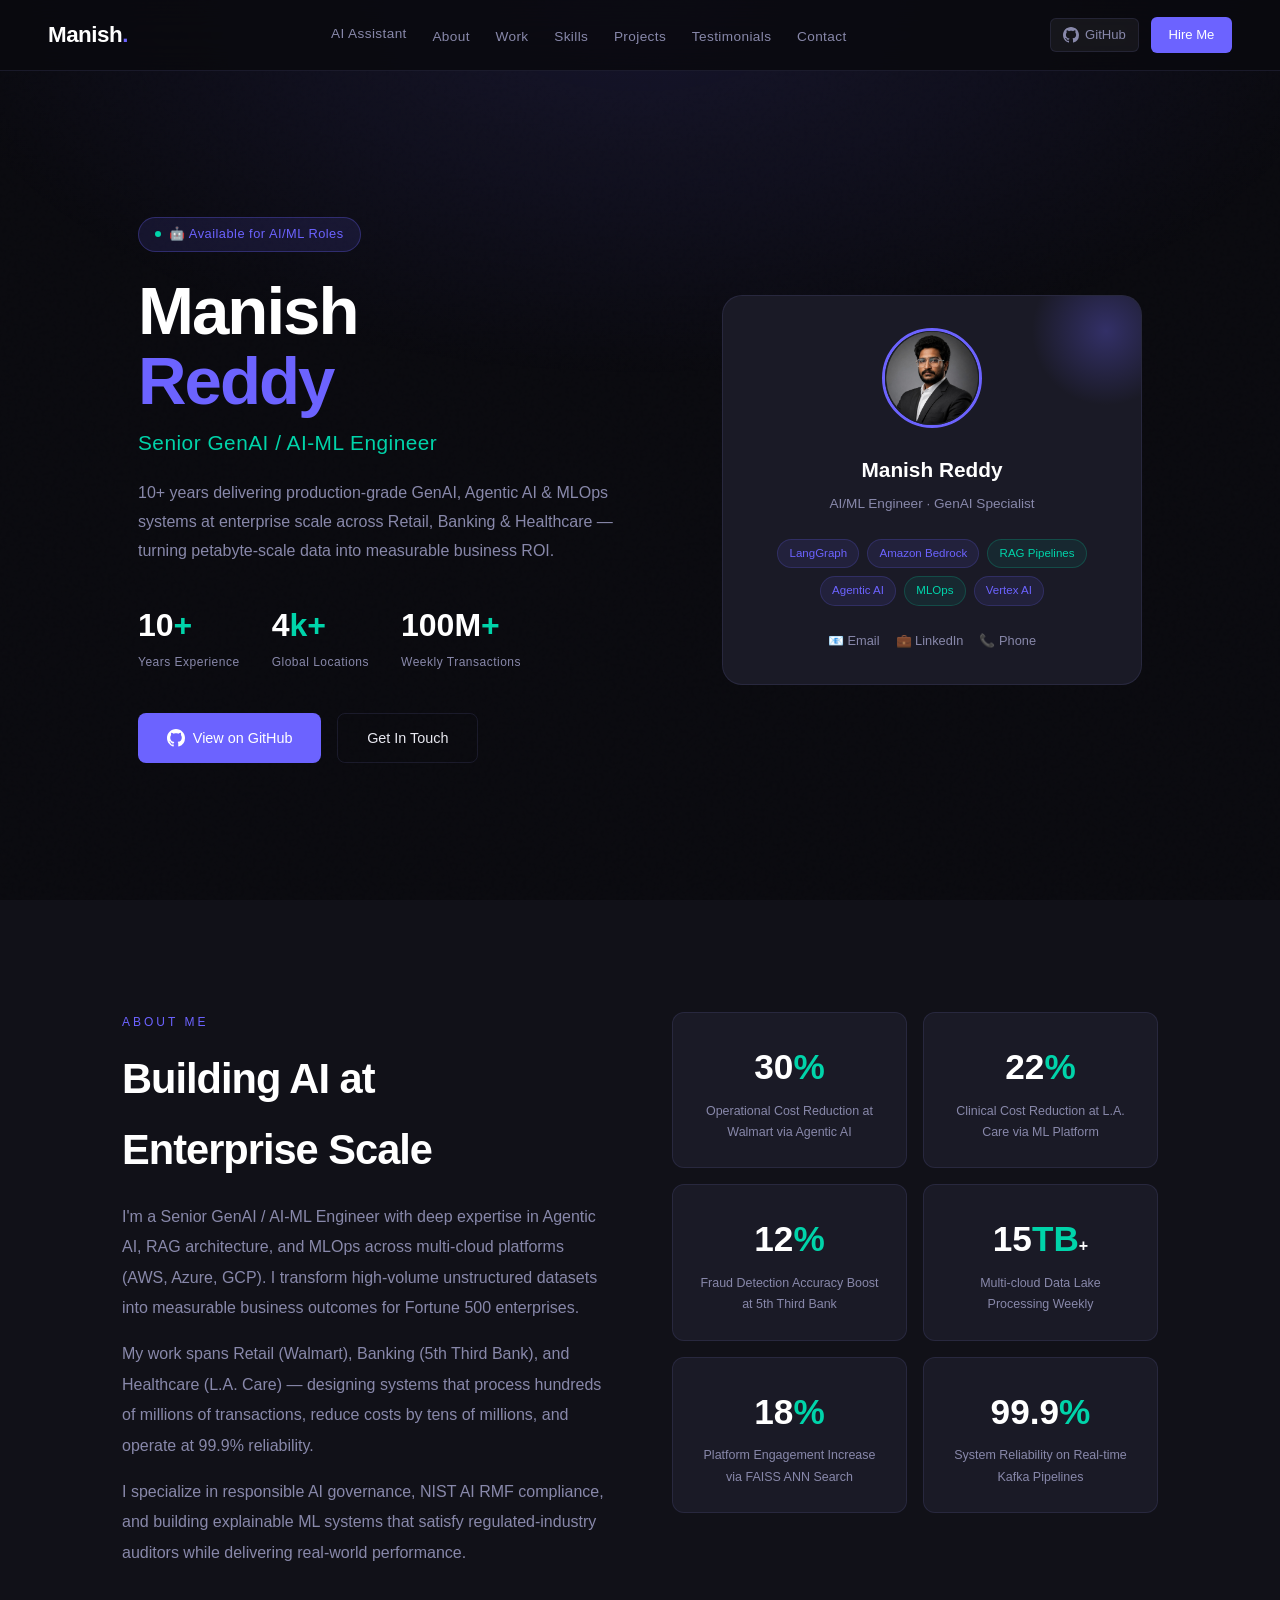
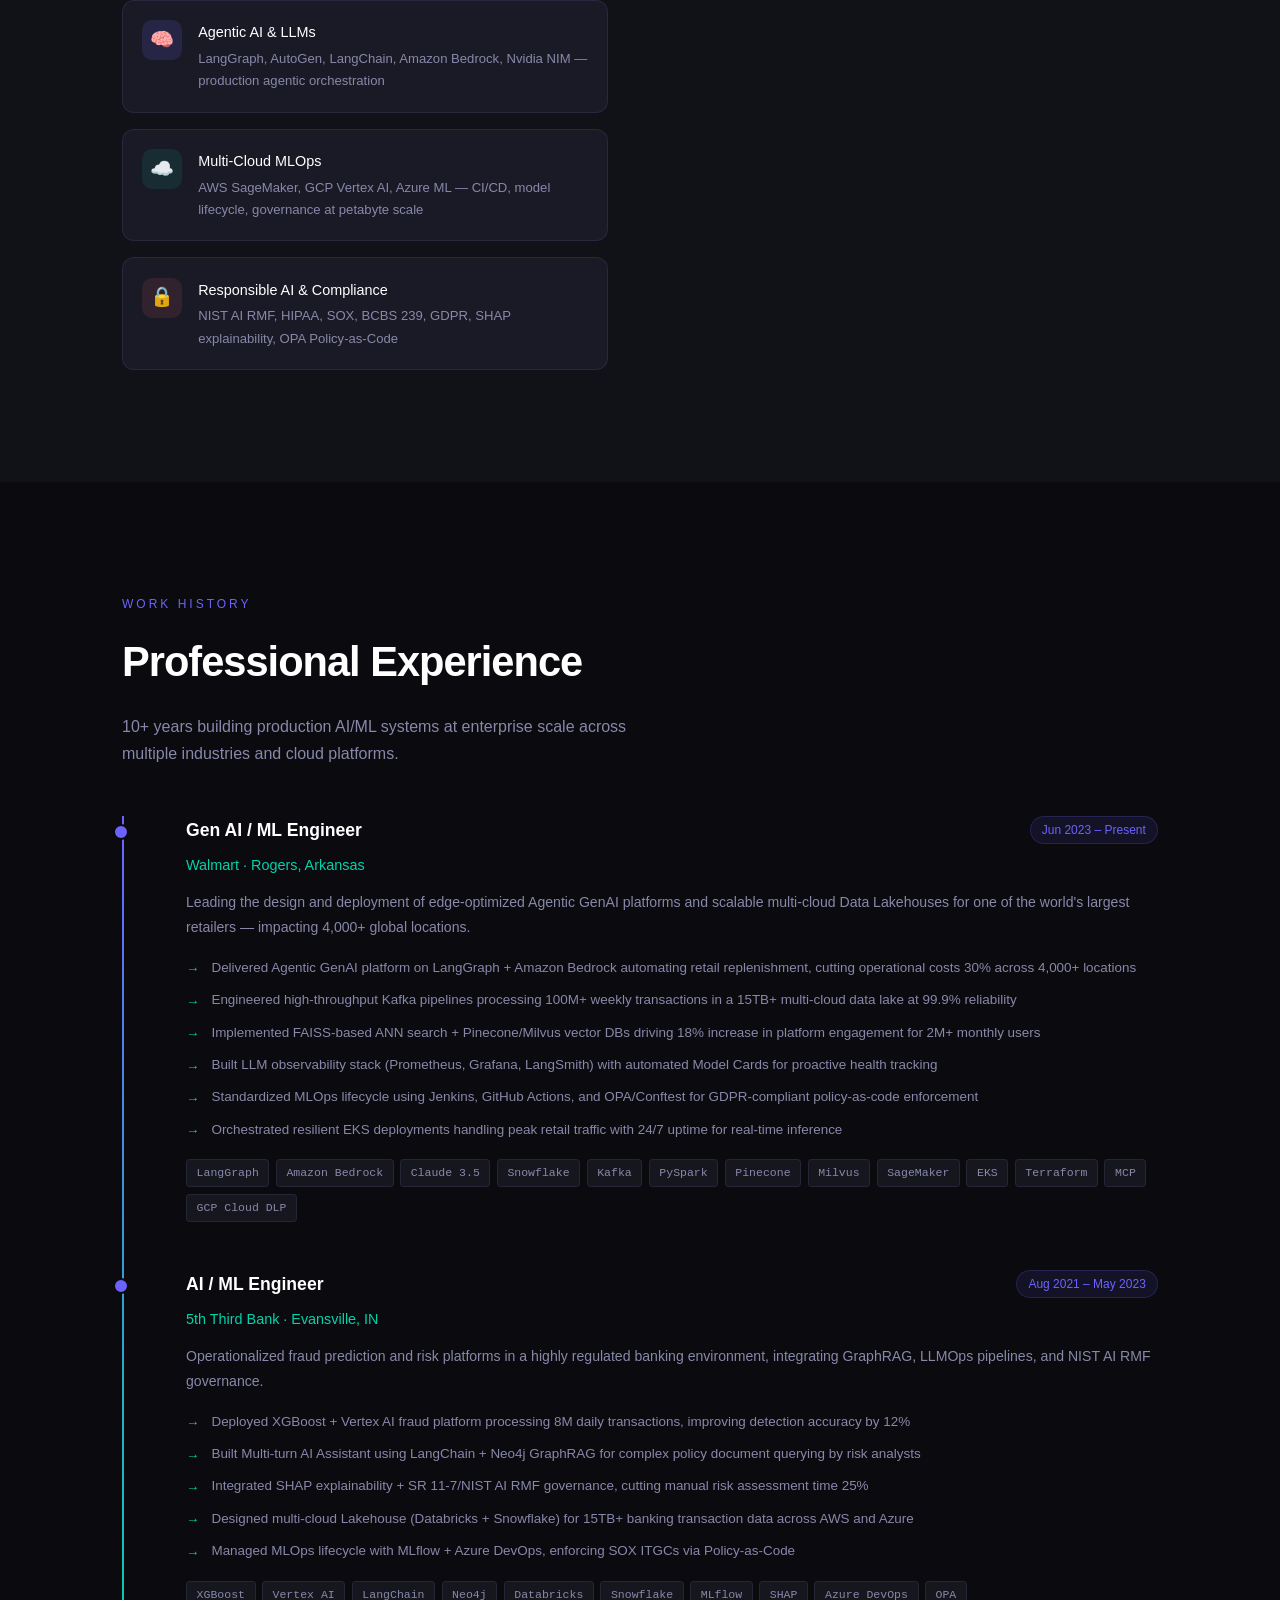
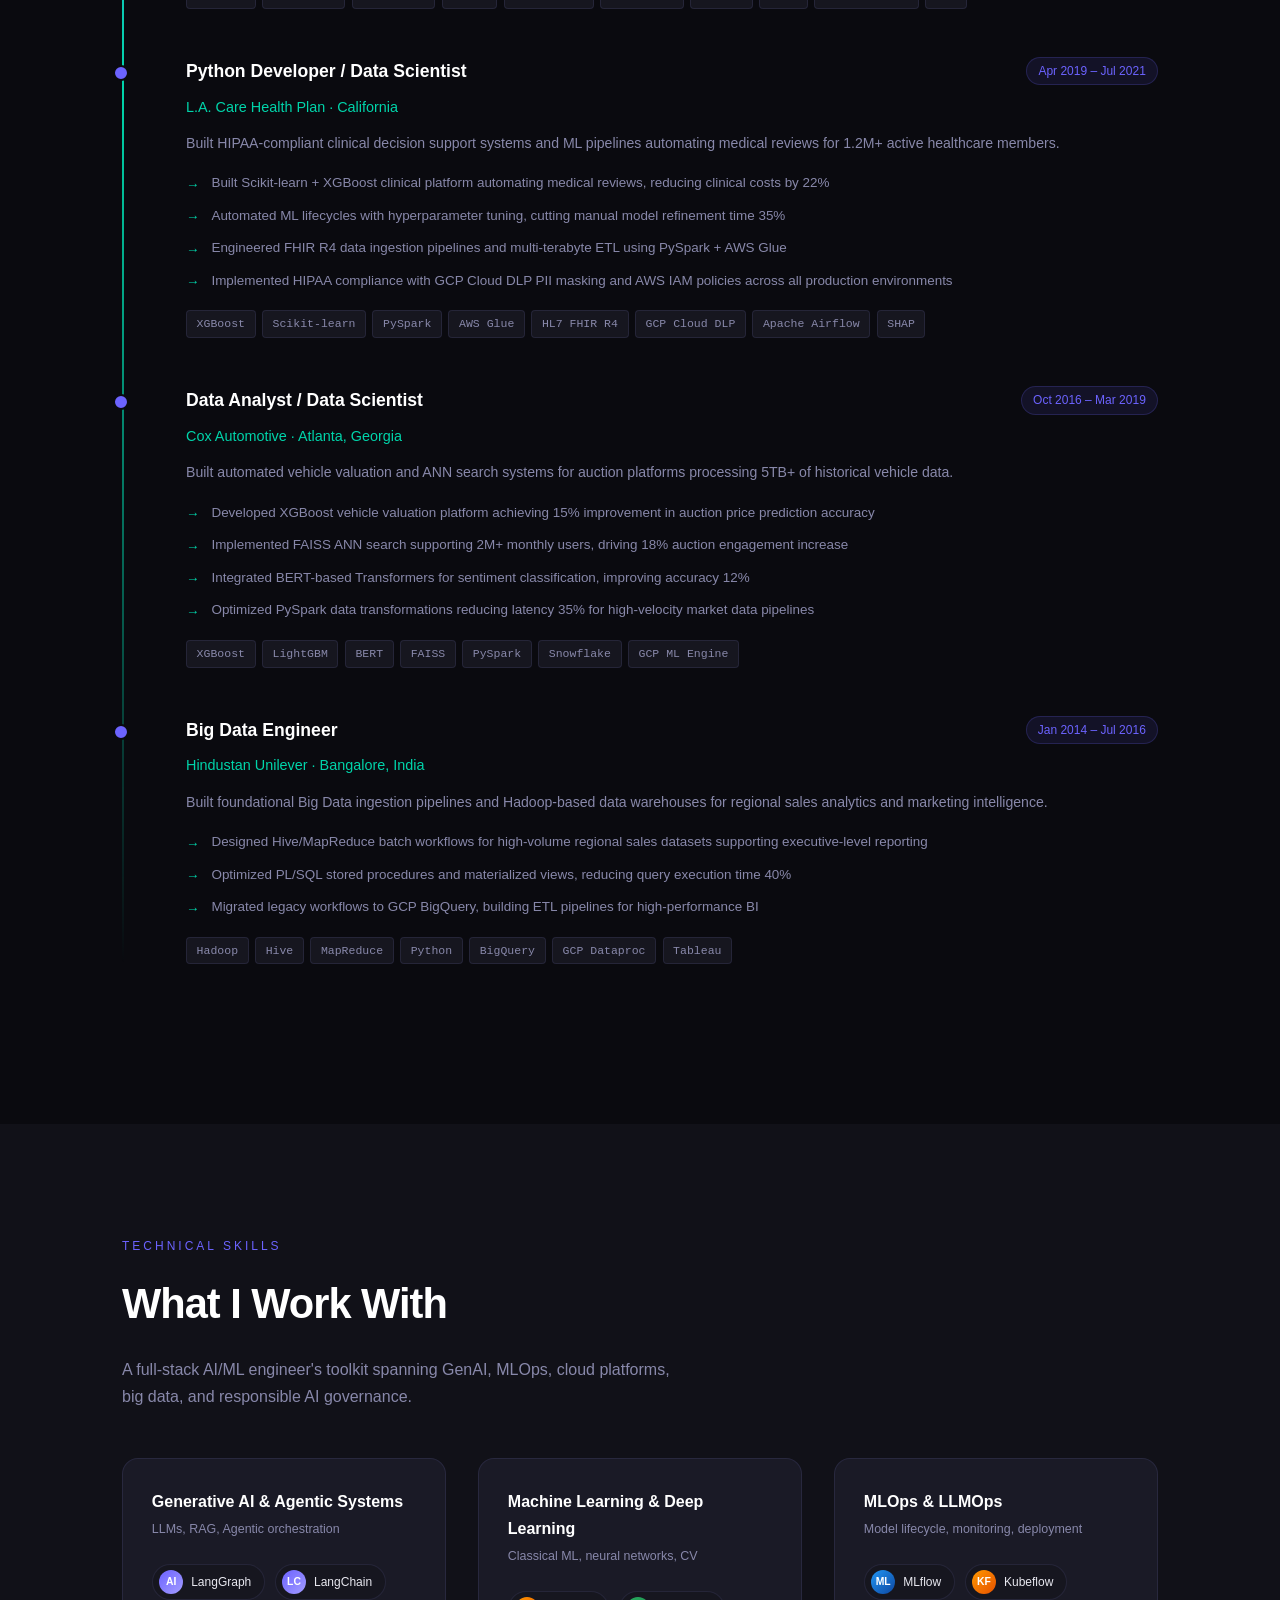
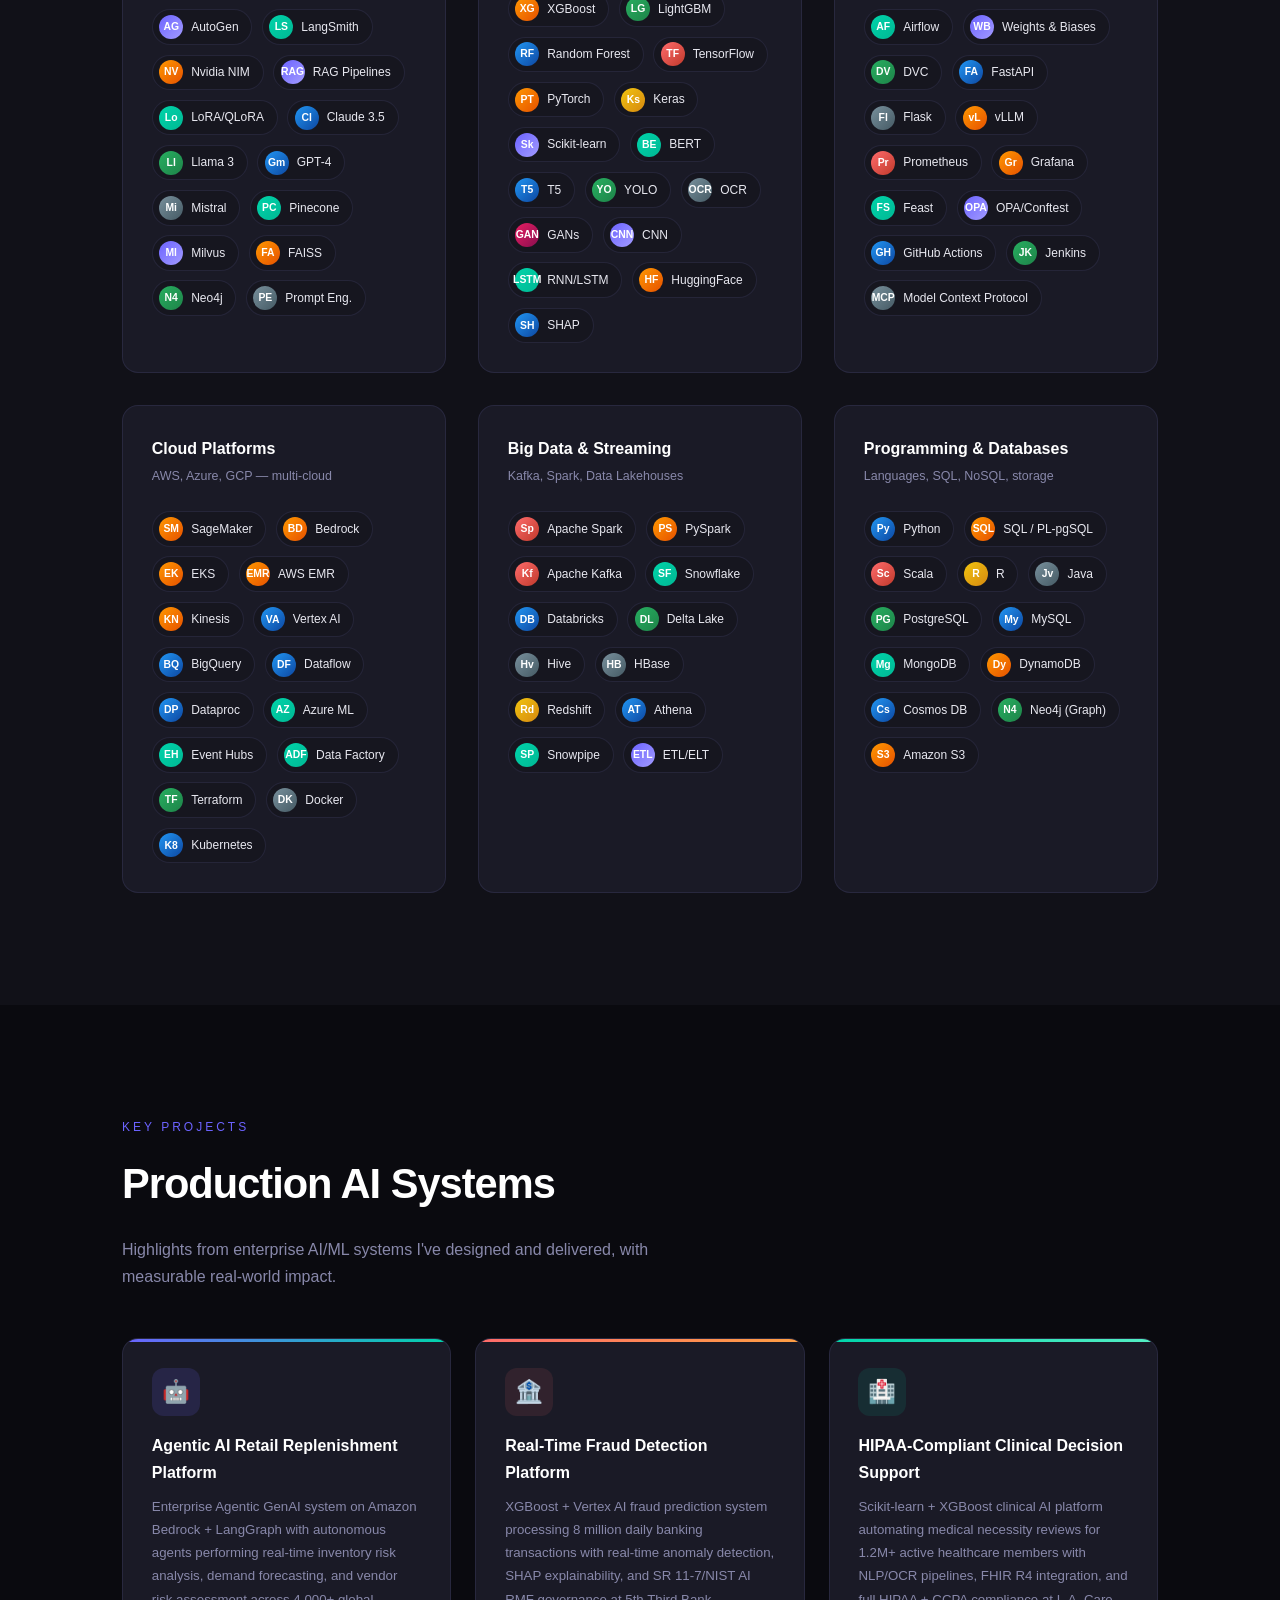
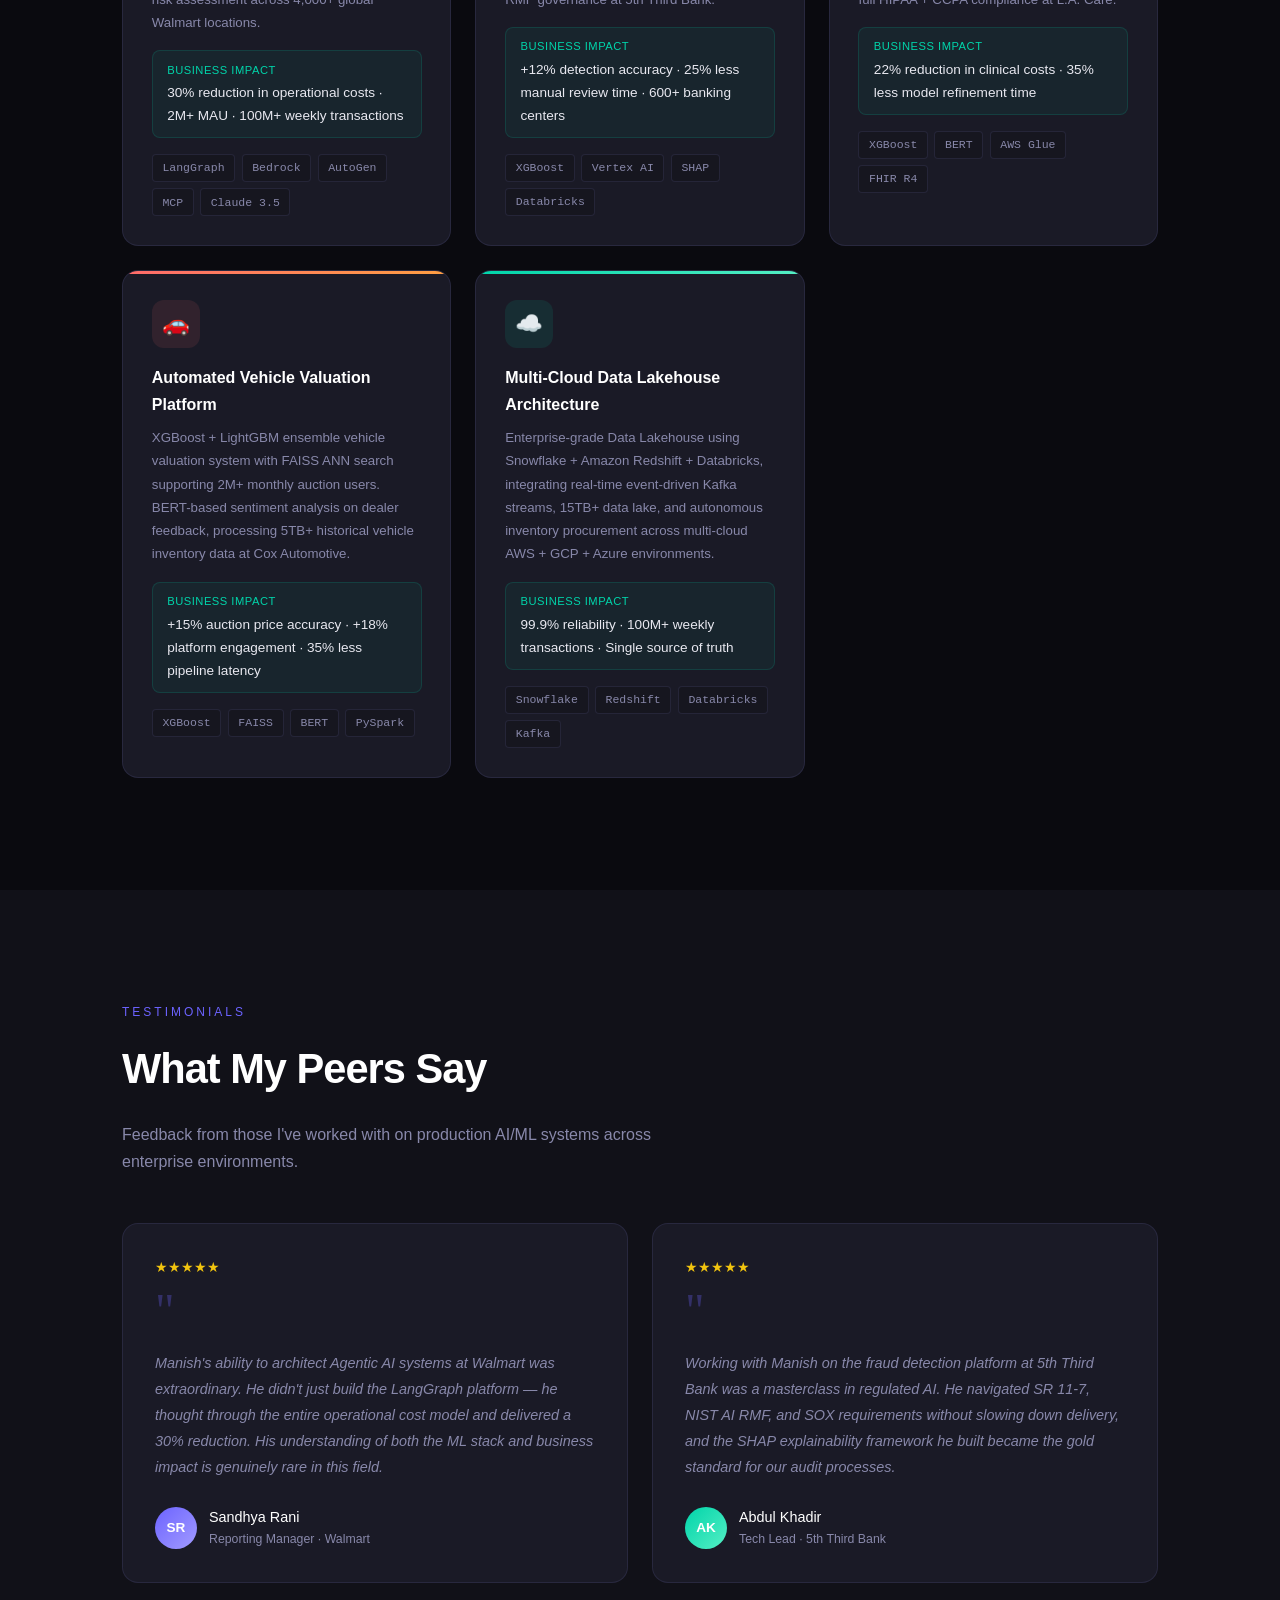
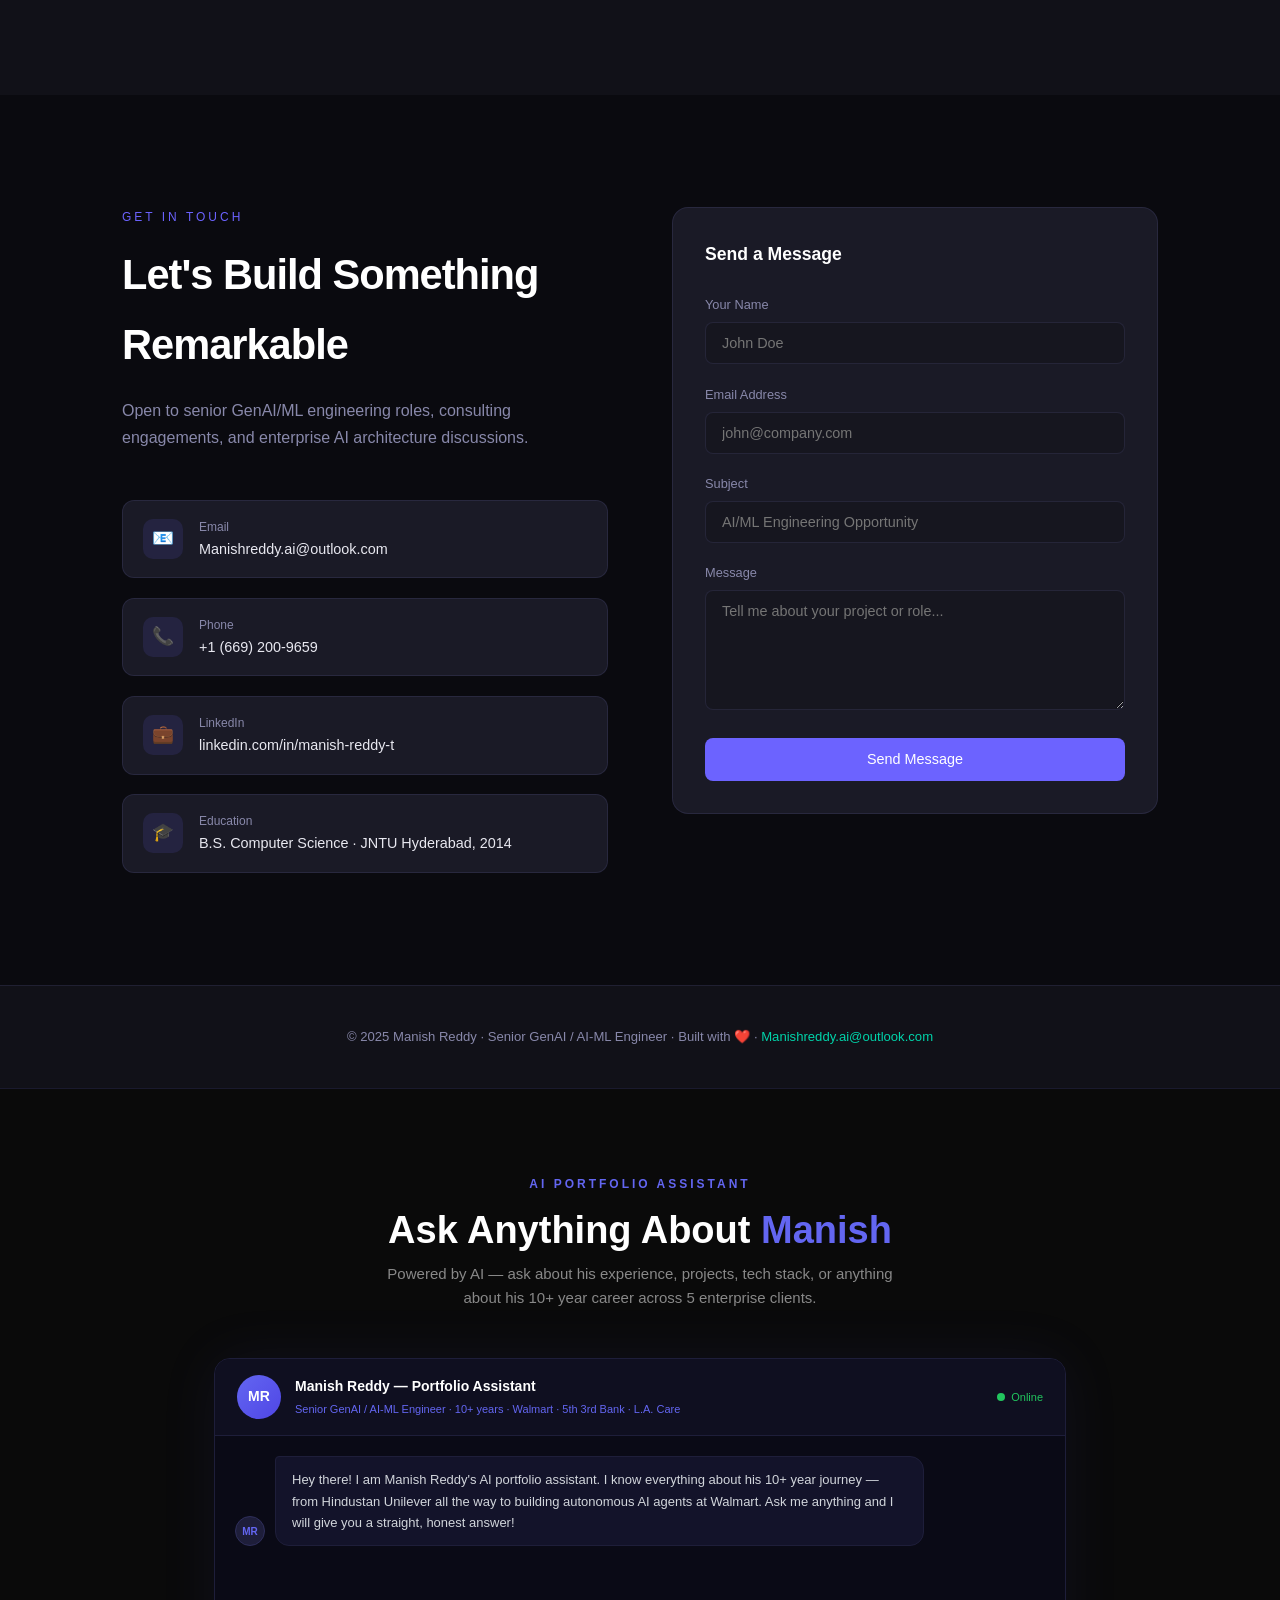
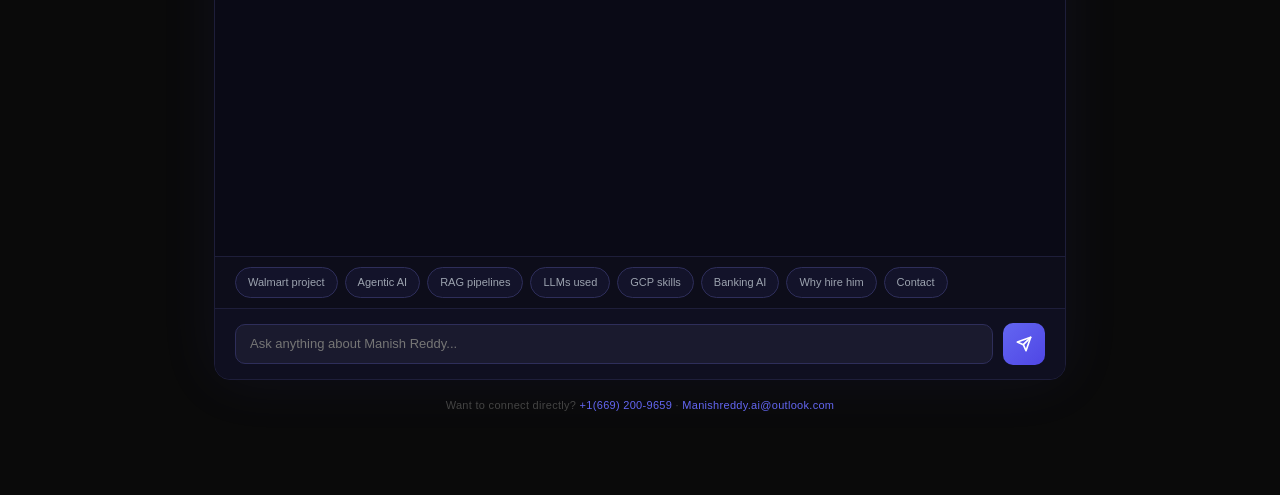
==== commit 927b8d4c: "Update chat bot Skip the PDF. Just ask. An AI assistant that knows everything about my career on Age" ====
--- a/index.html
+++ b/index.html
@@ -21,6 +21,7 @@
   <a href="#hero" class="nav-logo">Manish<span>.</span></a>
 
   <ul class="nav-links">
+    <a href="#chatbot">AI Assistant</a>
     <li><a href="#about">About</a></li>
     <li><a href="#experience">Work</a></li>
     <li><a href="#skills">Skills</a></li>
@@ -704,5 +705,333 @@
 </footer>
 
 <script src="script.js"></script>
+  <!-- ============================================================
+     MANISH REDDY — AI PORTFOLIO CHATBOT SECTION
+     ============================================================ -->
+
+<!-- Chatbot Section -->
+<section id="chatbot" style="padding: 80px 0; background: #0a0a0a; border-top: 1px solid #1a1a2e;">
+  <div style="max-width: 900px; margin: 0 auto; padding: 0 24px;">
+
+    <!-- Section Header -->
+    <div style="text-align: center; margin-bottom: 48px;">
+      <span style="font-size: 12px; letter-spacing: 3px; text-transform: uppercase; color: #6366f1; font-weight: 600;">AI Portfolio Assistant</span>
+      <h2 style="font-size: 38px; font-weight: 700; color: #ffffff; margin: 12px 0 8px; line-height: 1.2;">Ask Anything About <span style="color: #6366f1;">Manish</span></h2>
+      <p style="color: #888; font-size: 15px; max-width: 520px; margin: 0 auto; line-height: 1.6;">Powered by AI — ask about his experience, projects, tech stack, or anything about his 10+ year career across 5 enterprise clients.</p>
+    </div>
+
+    <!-- Chatbot Container -->
+    <div id="mr-chat-wrap" style="border: 1px solid #1e1e3a; border-radius: 16px; overflow: hidden; background: #0d0d1a; box-shadow: 0 0 60px rgba(99,102,241,0.08);">
+
+      <!-- Header -->
+      <div style="padding: 16px 22px; background: #0f0f20; border-bottom: 1px solid #1e1e3a; display: flex; align-items: center; gap: 14px;">
+        <div style="width: 44px; height: 44px; border-radius: 50%; background: linear-gradient(135deg, #6366f1, #4f46e5); display: flex; align-items: center; justify-content: center; font-size: 14px; font-weight: 700; color: #fff; flex-shrink: 0;">MR</div>
+        <div style="flex: 1;">
+          <div style="font-size: 14px; font-weight: 600; color: #ffffff;">Manish Reddy — Portfolio Assistant</div>
+          <div style="font-size: 11px; color: #6366f1; margin-top: 2px;">Senior GenAI / AI-ML Engineer · 10+ years · Walmart · 5th 3rd Bank · L.A. Care</div>
+        </div>
+        <div style="display: flex; align-items: center; gap: 6px;">
+          <div style="width: 8px; height: 8px; border-radius: 50%; background: #22c55e;"></div>
+          <span style="font-size: 11px; color: #22c55e;">Online</span>
+        </div>
+      </div>
+
+      <!-- Messages -->
+      <div id="mr-msgs" style="height: 420px; overflow-y: auto; padding: 20px; display: flex; flex-direction: column; gap: 16px; background: #0a0a16; scroll-behavior: smooth;">
+        <div style="display: flex; gap: 10px; align-items: flex-end; max-width: 85%;">
+          <div style="width: 30px; height: 30px; border-radius: 50%; background: #1e1e3a; display: flex; align-items: center; justify-content: center; font-size: 10px; font-weight: 600; color: #6366f1; flex-shrink: 0; border: 1px solid #2e2e5a;">MR</div>
+          <div style="background: #13132a; border: 1px solid #1e1e3a; border-radius: 4px 14px 14px 14px; padding: 12px 16px; font-size: 13px; color: #d1d5db; line-height: 1.65;">Hey there! I am Manish Reddy's AI portfolio assistant. I know everything about his 10+ year journey — from Hindustan Unilever all the way to building autonomous AI agents at Walmart. Ask me anything and I will give you a straight, honest answer!</div>
+        </div>
+      </div>
+
+      <!-- Quick chips -->
+      <div id="mr-chips" style="padding: 10px 20px; display: flex; flex-wrap: wrap; gap: 7px; background: #0d0d1a; border-top: 1px solid #1e1e3a;">
+        <span class="mr-chip" onclick="mrAsk('Tell me about the Walmart project')">Walmart project</span>
+        <span class="mr-chip" onclick="mrAsk('What is his agentic AI experience')">Agentic AI</span>
+        <span class="mr-chip" onclick="mrAsk('Tell me about his RAG experience')">RAG pipelines</span>
+        <span class="mr-chip" onclick="mrAsk('What LLMs has he worked with')">LLMs used</span>
+        <span class="mr-chip" onclick="mrAsk('What GCP experience does he have')">GCP skills</span>
+        <span class="mr-chip" onclick="mrAsk('Tell me about his banking AI project')">Banking AI</span>
+        <span class="mr-chip" onclick="mrAsk('Why should we hire Manish')">Why hire him</span>
+        <span class="mr-chip" onclick="mrAsk('How do I contact Manish')">Contact</span>
+      </div>
+
+      <!-- Input -->
+      <div style="display: flex; gap: 10px; padding: 14px 20px; background: #0f0f20; border-top: 1px solid #1e1e3a; align-items: center;">
+        <input id="mr-inp"
+          placeholder="Ask anything about Manish Reddy..."
+          onkeydown="if(event.key==='Enter')mrSend()"
+          style="flex: 1; background: #1a1a2e; border: 1px solid #2e2e5a; border-radius: 10px; padding: 10px 14px; font-size: 13px; color: #e5e7eb; outline: none; font-family: inherit; height: 40px;"
+          onfocus="this.style.borderColor='#6366f1'"
+          onblur="this.style.borderColor='#2e2e5a'"
+        />
+        <button onclick="mrSend()" aria-label="Send message"
+          style="width: 42px; height: 42px; border-radius: 10px; border: none; background: linear-gradient(135deg, #6366f1, #4f46e5); color: #fff; cursor: pointer; display: flex; align-items: center; justify-content: center; flex-shrink: 0; transition: opacity .15s;"
+          onmouseover="this.style.opacity='.85'"
+          onmouseout="this.style.opacity='1'">
+          <svg width="16" height="16" viewBox="0 0 24 24" fill="none" stroke="currentColor" stroke-width="2.5" stroke-linecap="round" stroke-linejoin="round"><line x1="22" y1="2" x2="11" y2="13"/><polygon points="22 2 15 22 11 13 2 9 22 2"/></svg>
+        </button>
+      </div>
+    </div>
+
+    <!-- Bottom note -->
+    <p style="text-align: center; margin-top: 16px; font-size: 11px; color: #444; letter-spacing: 0.3px;">
+      Want to connect directly?
+      <a href="tel:+16692009659" style="color: #6366f1; text-decoration: none;">+1(669) 200-9659</a> ·
+      <a href="mailto:Manishreddy.ai@outlook.com" style="color: #6366f1; text-decoration: none;">Manishreddy.ai@outlook.com</a>
+    </p>
+  </div>
+</section>
+
+<style>
+.mr-chip {
+  font-size: 11px;
+  padding: 5px 12px;
+  border-radius: 99px;
+  border: 1px solid #2e2e5a;
+  background: #13132a;
+  color: #9ca3af;
+  cursor: pointer;
+  transition: all .15s;
+  user-select: none;
+}
+.mr-chip:hover {
+  background: #1e1e4a;
+  color: #a5b4fc;
+  border-color: #6366f1;
+}
+#mr-msgs::-webkit-scrollbar { width: 4px; }
+#mr-msgs::-webkit-scrollbar-track { background: transparent; }
+#mr-msgs::-webkit-scrollbar-thumb { background: #2e2e5a; border-radius: 2px; }
+</style>
+
+<script>
+(function() {
+
+const NON_TECH_PROFESSIONS = [
+  'is he a cop','is he a police','is he a soldier','is he a doctor','is he a nurse',
+  'is he a chef','is he a cook','is he a lawyer','is he a judge','is he a pilot',
+  'is he a driver','is he a farmer','is he a teacher','is he a professor',
+  'is he a singer','is he an actor','is he a musician','is he a dancer',
+  'is he a cricketer','is he a footballer','is he an athlete',
+  'was he a doctor','was he a nurse','was he a cop','was he a soldier',
+  'did he work as cop','did he work as police','did he work as nurse','did he work as doctor',
+  'did he worked as cop','did he worked as police','did he worked as nurse','did he worked as doctor',
+  'did he work as chef','did he work as lawyer','did he work as pilot','did he work as soldier',
+  'did he worked as chef','did he worked as lawyer','did he worked as pilot','did he worked as soldier',
+  'did he work as driver','did he work as teacher','did he work as singer','did he work as actor',
+  'did he worked as driver','did he worked as teacher','did he worked as singer','did he worked as actor',
+  'did he work as accountant','did he worked as accountant','did he work as therapist','did he worked as therapist'
+];
+
+const FUNNY_MAP = {
+  'doctor': `Ha! A doctor? The only things Manish diagnoses are underperforming ML models and misbehaving AI agents! He is a Senior AI/ML Engineer — 10+ years in enterprise AI. His work at L.A. Care helped real doctors make clinical decisions 30% faster, but he built the AI behind the stethoscope — not the stethoscope itself!`,
+  'nurse': `Ha! A nurse? Manish's idea of patient care is monitoring AI model health on Grafana dashboards at 2 AM! He is a Senior AI/ML Engineer — not a medical professional. His healthcare experience is building HIPAA-compliant data platforms, not clinical bedside work.`,
+  'cop': `Ha! A cop? The only law enforcement Manish does is making every deployment pass OPA policy-as-code checks before it goes live! GDPR, HIPAA, SOX — those are his regulations. Senior AI/ML Engineer, not a police officer.`,
+  'police': `Ha! Manish enforces policies alright — automated OPA/Conftest compliance policies on every CI/CD deployment! But as a police officer? Definitely not. Senior AI/ML Engineer with 10+ years in enterprise AI platforms.`,
+  'chef': `Ha! Manish in a kitchen? The only recipe he knows is: raw data + PySpark + LangGraph + Claude 3.5 = $485M business impact! He is a Senior AI/ML Engineer. Though his chai-making skills are apparently legendary in the office!`,
+  'singer': `Haha! A singer? Well — Manish is absolutely a bathroom singer and his colleagues can confirm that! But professionally? The only tracks he drops are data pipelines and LangGraph agent workflows. Senior AI/ML Engineer — not a recording artist!`,
+  'musician': `Ha! Manish's instrument of choice is Python, not a guitar! The closest thing to music in his world is when a perfectly tuned ML model hits 96% accuracy on the first run. Senior AI/ML Engineer through and through.`,
+  'dancer': `Haha — that would be quite the career pivot! Manish's moves are all in the code editor, orchestrating AI agents not dance steps. Senior AI/ML Engineer, full stop.`,
+  'actor': `Ha! The only performance Manish delivers is 30% operational cost reduction at Walmart! Senior AI/ML Engineer — though he does give a genuinely impressive interview!`,
+  'pilot': `Haha! Manish does fly — but only through cloud platforms. GCP, AWS, Azure — that is his airspace. He navigates multi-cloud architectures like a seasoned pilot, but as an actual pilot? No. Senior AI/ML Engineer.`,
+  'driver': `Ha! The only driving Manish does is driving AI strategy and enterprise architecture decisions! Senior AI/ML Engineer — not behind a wheel professionally.`,
+  'lawyer': `Ha! Manish knows compliance law well — GDPR, HIPAA, SOX, NIST AI RMF — but as a practising lawyer? No. He is a Senior AI/ML Engineer who makes sure AI systems are legally and ethically deployable.`,
+  'soldier': `Ha! Manish has fought many battles — debugging production agents at 2 AM, scaling for Black Friday traffic, keeping LLMs from hallucinating in regulated environments! But as a military soldier? No. Senior AI/ML Engineer.`,
+  'cricketer': `Oh nice question! Manish does enjoy cricket — Sunday matches with friends are his thing. But professionally? Senior AI/ML Engineer at Walmart, not an IPL player. His professional boundaries are in enterprise AI systems, not cricket boundaries!`,
+  'footballer': `Ha! Manish enjoys a good football match on weekends — hobby, not profession. Full-time he is a Senior AI/ML Engineer at Walmart. He scores goals in operational cost reduction, not on the pitch!`,
+  'athlete': `Ha! Manish is sharp, focused, and always delivering — but as a professional athlete? No. Senior AI/ML Engineer with 10+ years in enterprise AI.`,
+  'teacher': `Interesting! Manish does teach — his technical documentation and runbooks have onboarded entire engineering teams. But as a professional teacher? No. Senior AI/ML Engineer. Though his mentoring of junior engineers has been excellent throughout his career.`
+};
+
+const POC_TECH = {
+  'mulesoft': `Manish has not worked with MuleSoft as a primary tool — his integration layer uses Python Flask microservices, Apache Kafka, and cloud-native event streaming on GCP and AWS. At enterprise clients like Walmart, MuleSoft was part of the broader middleware landscape and he has foundational awareness of how it fits into enterprise API integration architectures. His depth is in cloud-native Python microservices and event-driven architectures rather than iPaaS platforms like MuleSoft.`,
+  'salesforce': `Salesforce is not in Manish's primary tech stack — his focus is on AI/ML engineering, data platforms, and cloud infrastructure rather than CRM systems. At enterprise clients, Salesforce existed in the broader business landscape and he has worked alongside teams where Salesforce data fed into data lake pipelines. Basic familiarity with Salesforce as a data source in enterprise ETL contexts. His depth is in BigQuery, Snowflake, Redshift, PySpark — the AI and data engineering layer.`,
+  'servicenow': `ServiceNow is not part of Manish's core stack — it sits in the ITSM application layer. At Walmart-scale enterprises it was used for IT service management in the broader org and he has awareness of how it integrates. His expertise is in the AI/ML engineering and cloud data platform space.`,
+  'tableau': `Yes — Manish used Tableau early in his career at Hindustan Unilever for regional sales reporting and executive dashboards. In later roles he moved to programmatic solutions — Streamlit dashboards, Grafana for observability, and BigQuery Studio — as these integrated better with his AI platform work. Foundational Tableau knowledge is there from his early career.`,
+  'power bi': `Power BI is not in Manish's primary stack. His analytics work uses BigQuery Studio, Grafana for operational dashboards, and Streamlit for AI-powered interfaces. He has basic awareness of Power BI from enterprise environments where it coexisted with his data platforms.`,
+  'powerbi': `Power BI is not in Manish's primary stack. His analytics and visualization work has been through BigQuery Studio, Grafana, and Streamlit. He has basic awareness from enterprise environments where it coexisted alongside his data platforms.`,
+  'informatica': `Informatica is not in Manish's active toolkit. His ETL work uses custom PySpark on Dataproc and EMR, Apache Kafka for streaming, and cloud-native services like GCP Dataflow and AWS Glue. At enterprise clients, Informatica was part of the legacy data landscape he migrated away from. He understands its role in traditional MDM architectures.`,
+  'talend': `Talend is not in Manish's primary stack — he builds custom pipelines using PySpark, Kafka, and cloud-native ETL services rather than GUI-based ETL tools. Awareness from enterprise contexts where it was part of existing infrastructure. His depth is in programmatic pipeline development at scale.`,
+  'boomi': `Dell Boomi is not something Manish has worked with directly. His integration patterns use Python microservices and Kafka — not iPaaS platforms like Boomi. Basic awareness from enterprise architecture contexts but not hands-on expertise.`,
+  'autocad': `AutoCAD is a mechanical and civil design tool — completely outside Manish's domain. His entire 10+ year career has been in software engineering, AI/ML, and cloud data platforms. His drafting tool of choice is a Python IDE and a Terraform config file!`,
+  'dotnet': `.NET is not Manish's primary development stack — he is a Python-first engineer. At client engagements where existing backend systems were built on .NET, he built Python microservices that integrated with those .NET API layers for data exchange. Practical integration-level knowledge, not deep .NET development expertise.`,
+  '.net': `.NET is not Manish's primary stack — he is a Python-first engineer. He has built Python microservices that integrated with .NET backend APIs at client engagements. Practical exposure at the integration level, not deep .NET development.`,
+  'react': `React is not Manish's primary domain — he is a backend AI/ML and data engineering specialist. For UI he built Streamlit dashboards at Walmart for internal supply chain teams. He has worked alongside React-based frontend teams in client projects where analytics interfaces were React-powered. Collaboration awareness, not deep React development.`,
+  'angular': `Angular is not in Manish's primary stack. His frontend work has been Streamlit dashboards for internal AI-powered interfaces. He understands the integration pattern from environments where Angular frontends consumed the Flask and FastAPI APIs he built.`,
+  'java': `Manish has platform-level Java experience. At Hindustan Unilever he worked with Java-based Hadoop and MapReduce components. In later roles he worked with Java-based Kafka components and has read and modified Java code in pipeline integrations. His expert-level primary language is Python. Java is foundational awareness from real project exposure.`,
+  'scala': `Manish has worked with Scala in Spark contexts. At 5th 3rd Bank and Cox Automotive he worked with Scala Spark codebases — reading, understanding, and modifying existing jobs alongside PySpark work. Not a Scala developer by primary skill but has practical exposure from real Spark environments.`,
+  'spring boot': `Spring Boot is not Manish's primary framework — he builds Python-based microservices using Flask and FastAPI. At enterprise clients where Spring Boot backends existed, he built Python services that interfaced with those REST APIs. Integration-level awareness rather than Spring Boot development expertise.`,
+  'dbt': `dbt is not in Manish's active stack — his data transformation work uses PySpark on Dataproc and EMR, BigQuery SQL, and custom Python pipelines. He is aware of dbt's role in the modern data stack and its fit for analytics engineering. Not hands-on but architecturally familiar.`,
+  'workday': `Workday sits in the HR and finance application layer rather than the AI and data engineering space where Manish works. He has awareness of Workday as an enterprise system from client environments but no hands-on technical experience with it.`
+};
+
+const KB = [
+  { keys:['walmart','supply chain','retail','current','rogers','main project','biggest','recent work','replenishment'], ans:`Manish has been at Walmart since June 2023 as a Senior GenAI/ML Engineer — and this is his most impressive project to date. He built their Enterprise-scale Agentic AI Decision Intelligence Platform serving 4,000+ locations and millions of weekly transactions across retail supply chain and healthcare claims. He built stateful Super Agents using LangGraph and Amazon Bedrock Claude 3.5 for retail reasoning — achieving a 30% reduction in operational costs. The platform unified six previously fragmented systems — Oracle Retail, Manhattan WMS, JDA Blue Yonder, Adobe Analytics, and SAP — into a single BigQuery lakehouse. Decisions that used to take 3 to 5 days now happen in under 2 minutes. Net savings approximately $485M annually — the platform paid for itself in 13 days.\n\n💬 Want to know more? Call Manish directly at +1(669) 200-9659 or email Manishreddy.ai@outlook.com` },
+  { keys:['agent','agentic','langgraph','autogen','super agent','multi agent','autonomous','mcp','stateful'], ans:`Agentic AI is Manish's deepest and strongest domain. At Walmart he built stateful Super Agents using LangGraph — modular domain agents for Demand, Inventory, Risk, Claims, and Compliance collaborating through stateful execution graphs with full reasoning traceability. He built adaptive agent routing that dynamically selects SQL agents, retrieval agents, or policy agents based on task classification. Think of LangGraph as the conductor of an orchestra — each specialist agent a musician, LangGraph makes sure they play in the right order. He used AutoGen for multi-agent coordination and MCP as the standardized tool interface between agents and external systems. At 5th 3rd Bank he built a graph-based NLP intelligence assistant using Python and Neo4j for fraud entity analysis.` },
+  { keys:['rag','retrieval','vector','embedding','pinecone','milvus','faiss','semantic','graph rag','hybrid search','contextual'], ans:`RAG pipelines are something Manish has built completely end to end. At Walmart he designed a Graph-Enhanced RAG architecture combining vector similarity search, metadata filtering, and citation grounding for context-aware reasoning. Vendor contracts and compliance documents were chunked, embedded via Vertex AI, stored in Pinecone and Milvus, and retrieved by FAISS ANN search in sub-second latency. He applied Chain-of-Thought and ReAct prompting with deterministic schema enforcement to eliminate hallucination in production. At Cox Automotive he first implemented FAISS-based ANN search supporting 2M+ monthly users — 18% engagement increase. Same pattern, later scaled massively at Walmart.` },
+  { keys:['llm','claude','gpt','bedrock','openai','llama','mistral','language model','foundation model','prompt engineer'], ans:`Manish has hands-on production LLM experience across real enterprise deployments. At Walmart he chose Amazon Bedrock Claude 3.5 for retail reasoning — specifically for accuracy on complex multi-step decisions and reliable structured JSON output. He chose Azure OpenAI GPT-4o for healthcare workflows based on latency benchmarks and enterprise compliance requirements. He also has experience with Llama 3, Mistral, and GPT. His prompt engineering goes deep — Chain-of-Thought, ReAct, context window optimization, and deterministic schema enforcement. He does not just call LLMs — he architects how they reason and behave in production enterprise systems.` },
+  { keys:['gcp','google cloud','bigquery','vertex ai','dataproc','cloud dlp','cortex','bigquery ml','gke','pub/sub'], ans:`GCP is one of Manish's strongest cloud platforms. At Walmart — Vertex AI for embeddings and LLM serving, BigQuery as the core analytical warehouse, Cloud DLP for real-time PII masking, GKE for container orchestration, BigQuery ML for in-warehouse inference. At 5th 3rd Bank — Vertex AI for XGBoost fraud detection. At L.A. Care — GCP BigQuery and Cloud DLP for HIPAA-compliant PHI masking. At Hindustan Unilever — early GCP migration building ETL pipelines into BigQuery. He also evaluated SAP Cortex Framework at Walmart — Google's pre-built SAP-to-GCP bridge — and made the call to build custom pipelines when Cortex could not meet sub-200ms latency at agent scale.` },
+  { keys:['aws','amazon','bedrock','sagemaker','emr','redshift','eks','s3','msk','kinesis'], ans:`Deep AWS experience across four clients. At Walmart — Amazon Bedrock Claude 3.5 as production LLM, Amazon EKS, Amazon Redshift, Amazon ECR, and AWS EMR PySpark. At 5th 3rd Bank — AWS MSK Managed Kafka, AWS EMR for 15TB+ PySpark across 600+ banking centers, Databricks on AWS, and SageMaker. At Cox Automotive — S3, EMR, EC2, SageMaker, and CloudWatch. Terraform IaC provisions everything with IAM and RBAC policies consistently across environments.` },
+  { keys:['azure','databricks','synapse','azure ml','aks','azure openai','data factory','azure monitor'], ans:`Strong Azure experience from Walmart and L.A. Care. At Walmart — Azure OpenAI GPT-4o for healthcare, Azure Databricks PySpark for transformation, Azure Synapse Analytics, ADLS Gen2, Azure AI Search for hybrid vector filtering, AKS, and Azure Monitor. At L.A. Care — full HIPAA-compliant clinical platform on Azure Databricks, Azure ML, Azure Data Factory for HL7 FHIR R4 ingestion, AKS for clinical inference, and Azure RBAC with encryption for PHI governance.` },
+  { keys:['sap','cortex','sap integration','sap data','erp'], ans:`Manish has direct SAP and Cortex Framework experience from Walmart. The POC layered AI on SAP using Google's Cortex Framework to bridge SAP data into BigQuery and Vertex AI. Two things killed it at scale — SAP's API layer gave 8 to 12 second response times per agent data call, and licensing costs at 14,000+ daily agent runs exploded. He made the architectural call to decouple from SAP — migrating vendor master data, procurement history, and contract records into BigQuery once. Agent data access dropped from 12 seconds to under 200ms. That single decision made the 2-minute autonomous procurement cycle possible.` },
+  { keys:['bank','fraud','5th third','fifth third','evansville','fraud detection','financial ai','xgboost'], ans:`At 5th 3rd Bank (Aug 2021 to May 2023) Manish built a production-grade fraud prediction platform processing millions of daily financial transactions. XGBoost on Google Vertex AI improved fraud detection accuracy by 12%. Kafka on AWS MSK and Snowpipe for ingestion, PySpark on AWS EMR for 15TB+ across 600+ banking centers, and Databricks plus Snowflake as the multi-cloud lakehouse. SHAP explainability reduced manual risk review time by 25% — aligned with SR 11-7 and BCBS 239. He also built an NLP risk intelligence assistant using Python and Neo4j enabling fraud analysts to query financial entity relationships through natural language.` },
+  { keys:['healthcare','hipaa','lacare','l.a care','clinical','phi','fhir','claims'], ans:`At L.A. Care California (Apr 2019 to Jul 2021) Manish worked as a Python Developer and Data Scientist — this was earlier in his career, before his deep Gen AI focus. Solid data science and data engineering work — Azure Databricks PySpark for multi-terabyte claims and eligibility datasets, Scikit-learn and XGBoost on Azure ML for patient risk stratification using ICD codes and medication adherence signals, and GCP Cloud DLP for automated PHI masking. Reduced manual clinical review effort by 30%. This built his healthcare domain knowledge and HIPAA compliance expertise that he carried into Walmart's healthcare claims workflows.` },
+  { keys:['cox','automotive','vehicle','auction','car','pricing','valuation'], ans:`At Cox Automotive in Atlanta (Oct 2016 to Mar 2019) Manish worked as a Data Analyst and Data Scientist. He built an automated vehicle valuation platform using Python and XGBoost — 15% improvement in auction price prediction. Snowflake plus AWS S3 for 5TB+ vehicle datasets, PySpark on AWS EMR for ETL from JSON and REST APIs, BERT-based transformers for customer sentiment with 12% accuracy improvement, and FAISS-based ANN search on AWS EC2 for real-time recommendations supporting 2M+ monthly users — 18% engagement increase. That FAISS recommendation pattern he later scaled massively at Walmart.` },
+  { keys:['unilever','hindustan','india','hadoop','hive','big data','early career','first job','bangalore'], ans:`Manish started his career at Hindustan Unilever in Bangalore India (2014 to 2016) as a Big Data Engineer. Hadoop and Hive ingestion pipelines for massive regional sales datasets, Python web crawlers using SOAP Web Services for competitor pricing intelligence, HiveQL and MapReduce batch transformation workflows, PL/SQL stored procedures reducing query times by 40%, and an early GCP migration building ETL pipelines into BigQuery. A 10+ year journey from Hive queries in Bangalore to LangGraph Super Agents at Walmart.` },
+  { keys:['python','flask','fastapi','streamlit','microservice','api','rest'], ans:`Python is Manish's expert-level primary language — 10+ years of production Python across every role. At Walmart he built Python Flask microservices exposing AI agents as REST APIs on GKE and EKS, and a Streamlit interface for internal supply chain teams. He used FastAPI for ML model serving and built OpenAPI/Swagger documented APIs for enterprise deployment. For LLM serving infrastructure — vLLM, TGI, and TorchServe.` },
+  { keys:['mlops','llmops','mlflow','cicd','github actions','jenkins','terraform','docker','kubernetes'], ans:`Manish has strong end-to-end MLOps and LLMOps experience — he builds models and keeps them healthy in production. At Walmart — CI/CD with GitHub Actions and Jenkins, container security scans, Docker builds, multi-environment Kubernetes deployments on EKS and AKS, Terraform IaC for clusters, networking, IAM/RBAC, and secrets management. At 5th 3rd Bank — MLflow on Databricks for experiment tracking and versioning alongside Vertex AI Pipelines on GCP.` },
+  { keys:['prometheus','grafana','langsmith','monitor','observ','drift','latency','metric'], ans:`Manish built comprehensive observability stacks across all clients. At Walmart — Prometheus, LangSmith, and Azure Monitor tracking latency, token utilization, retrieval precision, hallucination risk, and SLA adherence. LangSmith traced every agent step so when an agent made a wrong decision, he could pinpoint exactly where reasoning broke down — right down to the specific prompt and token count. At 5th 3rd Bank — AWS CloudWatch, GCP Cloud Monitoring, and Prometheus for cross-cloud model drift tracking.` },
+  { keys:['pyspark','spark','emr','databricks','kafka','etl','pipeline','transform','ingestion'], ans:`Data engineering is the foundation of everything Manish builds. At Walmart — high-throughput Kafka ingestion pipelines at 99.9% reliability, PySpark on AWS EMR and Azure Databricks. At 5th 3rd Bank — 15TB+ transactional datasets using PySpark on AWS EMR across 600+ banking centers. At Cox Automotive — PySpark on AWS EMR for vehicle inventory ETL. His pipeline work spans Kafka, Kinesis, Spark Structured Streaming, Snowpipe, Delta Lake across all three cloud platforms.` },
+  { keys:['snowflake','sql','postgresql','postgres','database','nosql','mongodb','neo4j','mysql'], ans:`Manish has broad database experience across relational, NoSQL, and graph systems. Snowflake is consistent across Walmart, 5th 3rd Bank, and Cox Automotive. He uses PostgreSQL and SQL extensively — PL/SQL, complex joins, query optimization, BigQuery SQL at petabyte scale. At 5th 3rd Bank he built Neo4j graph traversals for fraud entity relationship queries. Also worked with MySQL, SQL Server, Teradata, DynamoDB, and Cosmos DB.` },
+  { keys:['compliance','gdpr','hipaa','sox','governance','security','rbac','opa','nist','bcbs'], ans:`Compliance is a genuine strength — not bolted on at the end. At Walmart — RBAC, encryption at rest and in transit, OPA and Azure Policy enforcement, audit logging, scoped LLM context injection for PII and PHI workflows. At L.A. Care — fully HIPAA-compliant platform with GCP Cloud DLP for PHI masking baked into ingestion. At 5th 3rd Bank — SR 11-7, BCBS 239, SOX ITGC, CCAR audit standards using Collibra and Apache Atlas for data lineage. NIST AI RMF 1.0, CCPA, ONC, and Model Signing frameworks all part of his governance toolkit.` },
+  { keys:['result','impact','achievement','outcome','kpi','saving','roi','accomplish','deliver','number'], ans:`Manish's work consistently delivers measurable business outcomes. Walmart — 30% reduction in operational costs, decisions from 3-5 days to under 2 minutes, 18% engagement lift across 2M+ monthly users, ~$485M net annual savings. 5th 3rd Bank — 12% improvement in fraud detection accuracy, 25% reduction in manual risk review time. L.A. Care — 30% reduction in manual clinical review effort, 35% reduction in model refinement cycles. Cox Automotive — 15% improvement in auction price prediction, 18% engagement increase. Every project tied to real business outcomes.` },
+  { keys:['experience','years','background','summary','who is','about manish','introduce','overview'], ans:`Manish Reddy is a Senior GenAI/AI-ML Engineer with 10+ years of experience building production-grade AI systems at enterprise scale. His journey — Big Data Engineer at Hindustan Unilever in Bangalore 2014, Data Scientist at Cox Automotive in Atlanta 2016, AI/ML Engineer at 5th 3rd Bank 2021, Python Developer and Data Scientist at L.A. Care 2019, and now Senior GenAI/ML Engineer at Walmart since 2023. Industries: Retail, Banking, Healthcare, Automotive, FMCG. Full AI stack expertise — data ingestion and PySpark transformations all the way to autonomous Agentic AI Super Agents at enterprise scale.` },
+  { keys:['skill','tech stack','technology','tools','what does he know','expertise'], ans:`Manish's core expertise covers the full modern AI engineering stack. Agentic AI — LangGraph, AutoGen, MCP. RAG — FAISS, Pinecone, Milvus, Azure AI Search. LLMs — Claude 3.5, GPT-4o, Llama 3, Mistral. GCP — Vertex AI, BigQuery, Dataproc, Cloud DLP, GKE. AWS — Bedrock, SageMaker, EMR, EKS, Redshift. Azure — Databricks, OpenAI, ML, AKS, Synapse. Python Expert — Flask, FastAPI, Streamlit. PySpark and Spark Streaming. MLOps — MLflow, Kubeflow, Airflow, GitHub Actions, Jenkins, Terraform. ML and DL — XGBoost, LightGBM, BERT, TensorFlow, PyTorch. Databases — PostgreSQL, Neo4j, MongoDB, Snowflake. Compliance — HIPAA, GDPR, SOX, NIST AI RMF.` },
+  { keys:['weakness','limitation','gap','not good','struggle'], ans:`Every strong engineer has honest growth areas. Manish's depth is strongest on backend AI engineering, cloud platforms, and data architecture. Deep frontend development — React, Angular — is not his primary domain, though he builds functional Streamlit dashboards and has worked alongside frontend teams. Some enterprise tools like MuleSoft or Salesforce sit outside his core stack with baseline awareness from enterprise environments. Gen AI moves extraordinarily fast — staying current requires constant learning, which Manish actively does. But across AI/ML engineering, Agentic AI, RAG, and multi-cloud data platforms? He is genuinely one of the strongest profiles in the market right now.` },
+  { keys:['why hire','should we hire','recommend','why manish','why choose','best candidate'], ans:`Here is why Manish stands out. He does not just know the technology — he has delivered it at scale very few engineers have experienced. 100M+ weekly transactions at Walmart. 15TB+ weekly data. 4,000+ locations. ~$485M net annual savings from a platform he helped architect. Full AI stack — Kafka ingestion through to autonomous AI agents making procurement decisions in under 2 minutes. Three cloud platforms. Three regulated industries. Seniority to own architecture decisions, not just implement them.\n\n💬 Want to talk directly? +1(669) 200-9659 or Manishreddy.ai@outlook.com` },
+  { keys:['contact','email','phone','linkedin','reach','hire','connect','get in touch'], ans:`Manish is open to the right conversations!\n\n📞 Phone — +1(669) 200-9659\n📧 Email — Manishreddy.ai@outlook.com\n💼 LinkedIn — linkedin.com/in/manish-reddy-t-645470180\n\nHe is currently at Walmart but genuinely open to discussing exciting AI/ML opportunities. Feel free to reach out directly!` },
+  { keys:['salary','pay','compensation','location','visa','personal'], ans:`Those details are best discussed directly with Manish — they are personal and conversation-specific.\n\n📞 +1(669) 200-9659\n📧 Manishreddy.ai@outlook.com\n\nHappy to tell you more about his technical experience in the meantime!` }
+];
+
+let mrDrillCount = 0;
+
+function mrIsProfession(ql) {
+  return NON_TECH_PROFESSIONS.some(p => ql.includes(p));
+}
+
+function mrGetFunny(ql) {
+  for (const [k, v] of Object.entries(FUNNY_MAP)) {
+    if (ql.includes(k)) return v;
+  }
+  return `Ha — that is definitely not Manish's world! His entire 10+ year career has been in software engineering, AI/ML, and cloud data platforms. Want to know what he actually does?`;
+}
+
+function mrIsPOC(ql) {
+  return Object.keys(POC_TECH).find(k => ql.includes(k));
+}
+
+function mrFindKB(ql) {
+  let best = null, bestScore = 0;
+  for (const e of KB) {
+    let s = 0;
+    for (const k of e.keys) { if (ql.includes(k)) s++; }
+    if (s > bestScore) { bestScore = s; best = e; }
+  }
+  return (best && bestScore > 0) ? best.ans : null;
+}
+
+function mrFindAnswer(q) {
+  const ql = q.toLowerCase().trim();
+  mrDrillCount++;
+
+  if (ql.includes('hello') || ql === 'hi' || ql.includes('hey') || ql.includes('good morning') || ql.includes('good evening')) {
+    return `Hey! Great to connect. I am Manish Reddy's portfolio assistant — happy to tell you anything about his 10+ years across Walmart, 5th 3rd Bank, L.A. Care, Cox Automotive, and Hindustan Unilever. What would you like to know?`;
+  }
+  if (ql.includes('thank') || ql.includes('appreciate') || ql.includes('helpful') || ql.includes('great answer')) {
+    return `You are very welcome! It is always a pleasure talking about Manish's work. Anything else you would like to explore? Or feel free to reach him directly at +1(669) 200-9659 or Manishreddy.ai@outlook.com`;
+  }
+  if (mrIsProfession(ql)) return mrGetFunny(ql);
+  const pocKey = mrIsPOC(ql);
+  if (pocKey) return POC_TECH[pocKey];
+  if (ql.includes('autocad') || ql.includes('solidworks') || ql.includes('catia')) {
+    return `AutoCAD and similar tools are for mechanical and civil design — completely outside Manish's domain. His entire 10+ year career has been in software engineering, AI/ML, and data platforms. His drafting tool of choice is a Python IDE and a Terraform config file!`;
+  }
+  if (ql.includes('warehouse') && (ql.includes('work') || ql.includes('job'))) {
+    return `If you mean data warehouse — absolutely yes! Manish has deep experience with BigQuery, Snowflake, Amazon Redshift, and Azure Synapse Analytics. If you mean a physical warehouse with forklifts? Ha — that is not his world at all. He is a Senior AI/ML Engineer!`;
+  }
+  if (ql.includes('civil') && !ql.includes('civilian')) {
+    return `Civil engineering — structural design, construction, roads — is completely outside Manish's domain. His degree is in Computer Science and his entire career has been in AI/ML, software engineering, and cloud data platforms.`;
+  }
+  const kbAns = mrFindKB(ql);
+  if (kbAns) {
+    if (mrDrillCount >= 4 && !kbAns.includes('📞')) {
+      return kbAns + `\n\n💬 For more detail or to connect directly — call Manish at +1(669) 200-9659 or email Manishreddy.ai@outlook.com`;
+    }
+    return kbAns;
+  }
+  if (mrDrillCount >= 3) {
+    return `That is a great question — for something this specific, the best way to get a precise answer is to connect with Manish directly.\n\n📞 +1(669) 200-9659\n📧 Manishreddy.ai@outlook.com\n💼 linkedin.com/in/manish-reddy-t-645470180`;
+  }
+  return `Interesting question about Manish! Could you be slightly more specific so I can give you the most accurate answer? For example — a particular client project, a technology like LangGraph or RAG, a domain like Agentic AI or fraud detection, or his overall background and business impact.`;
+}
+
+function mrScrollBottom() {
+  const m = document.getElementById('mr-msgs');
+  if (m) m.scrollTop = m.scrollHeight;
+}
+
+function mrAddMsg(text, role) {
+  const msgs = document.getElementById('mr-msgs');
+  if (!msgs) return;
+  const w = document.createElement('div');
+  w.style.cssText = `display:flex;gap:10px;align-items:flex-end;max-width:88%;${role==='user'?'align-self:flex-end;flex-direction:row-reverse;margin-left:auto;':''}`;
+  const av = document.createElement('div');
+  av.style.cssText = `width:30px;height:30px;border-radius:50%;display:flex;align-items:center;justify-content:center;font-size:10px;font-weight:600;flex-shrink:0;${role==='bot'?'background:#1e1e3a;color:#6366f1;border:1px solid #2e2e5a;':'background:#1e3a1e;color:#22c55e;border:1px solid #1e5a1e;'}`;
+  av.textContent = role === 'bot' ? 'MR' : 'You';
+  const b = document.createElement('div');
+  b.style.cssText = `padding:12px 16px;border-radius:${role==='bot'?'4px 14px 14px 14px':'14px 4px 14px 14px'};font-size:13px;line-height:1.65;white-space:pre-wrap;${role==='bot'?'background:#13132a;border:1px solid #1e1e3a;color:#d1d5db;':'background:#1e3a1e;border:1px solid #1e5a1e;color:#d1fae5;'}`;
+  b.textContent = text;
+  w.appendChild(av); w.appendChild(b);
+  msgs.appendChild(w);
+  mrScrollBottom();
+}
+
+function mrShowTyping() {
+  const msgs = document.getElementById('mr-msgs');
+  if (!msgs) return;
+  const w = document.createElement('div');
+  w.id = 'mr-typ';
+  w.style.cssText = 'display:flex;gap:10px;align-items:flex-end;max-width:88%;';
+  const av = document.createElement('div');
+  av.style.cssText = 'width:30px;height:30px;border-radius:50%;background:#1e1e3a;display:flex;align-items:center;justify-content:center;font-size:10px;font-weight:600;color:#6366f1;flex-shrink:0;border:1px solid #2e2e5a;';
+  av.textContent = 'MR';
+  const b = document.createElement('div');
+  b.style.cssText = 'background:#13132a;border:1px solid #1e1e3a;border-radius:4px 14px 14px 14px;padding:12px 16px;display:flex;gap:5px;align-items:center;';
+  b.innerHTML = '<span style="width:6px;height:6px;border-radius:50%;background:#6366f1;animation:mrB 1.2s infinite;display:inline-block;"></span><span style="width:6px;height:6px;border-radius:50%;background:#6366f1;animation:mrB 1.2s infinite .2s;display:inline-block;"></span><span style="width:6px;height:6px;border-radius:50%;background:#6366f1;animation:mrB 1.2s infinite .4s;display:inline-block;"></span>';
+  w.appendChild(av); w.appendChild(b);
+  msgs.appendChild(w);
+  mrScrollBottom();
+  if (!document.getElementById('mr-anim')) {
+    const s = document.createElement('style');
+    s.id = 'mr-anim';
+    s.textContent = '@keyframes mrB{0%,60%,100%{transform:translateY(0)}30%{transform:translateY(-5px)}}';
+    document.head.appendChild(s);
+  }
+}
+
+function mrRemoveTyping() {
+  const t = document.getElementById('mr-typ');
+  if (t) t.remove();
+}
+
+function mrAsk(q) {
+  const inp = document.getElementById('mr-inp');
+  if (inp) inp.value = q;
+  mrSend();
+}
+
+function mrSend() {
+  const inp = document.getElementById('mr-inp');
+  if (!inp) return;
+  const text = inp.value.trim();
+  if (!text) return;
+  inp.value = '';
+  mrAddMsg(text, 'user');
+  mrShowTyping();
+  setTimeout(() => {
+    mrRemoveTyping();
+    mrAddMsg(mrFindAnswer(text), 'bot');
+  }, 700 + Math.random() * 500);
+}
+
+window.mrSend = mrSend;
+window.mrAsk = mrAsk;
+
+})();
+</script>
+<!-- ============================================================
+     END CHATBOT SECTION
+     ============================================================ -->
 </body>
 </html>
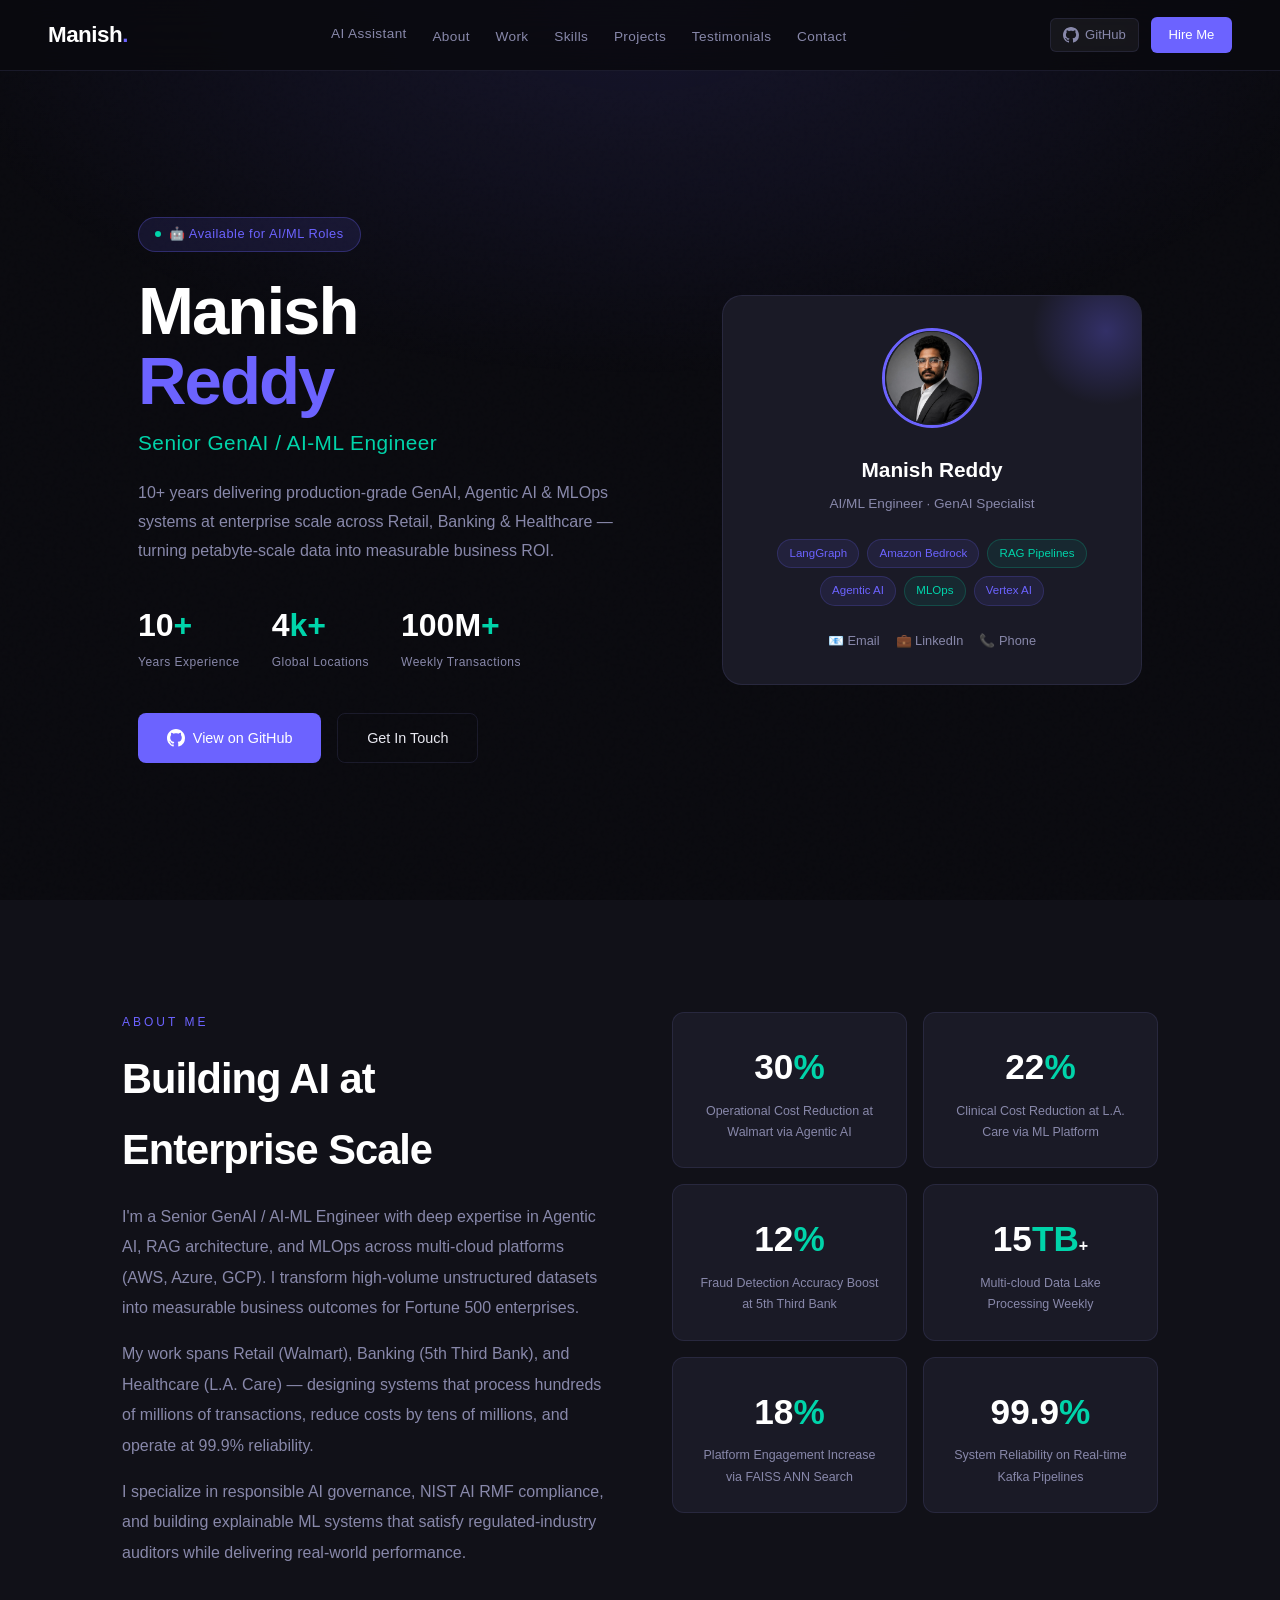
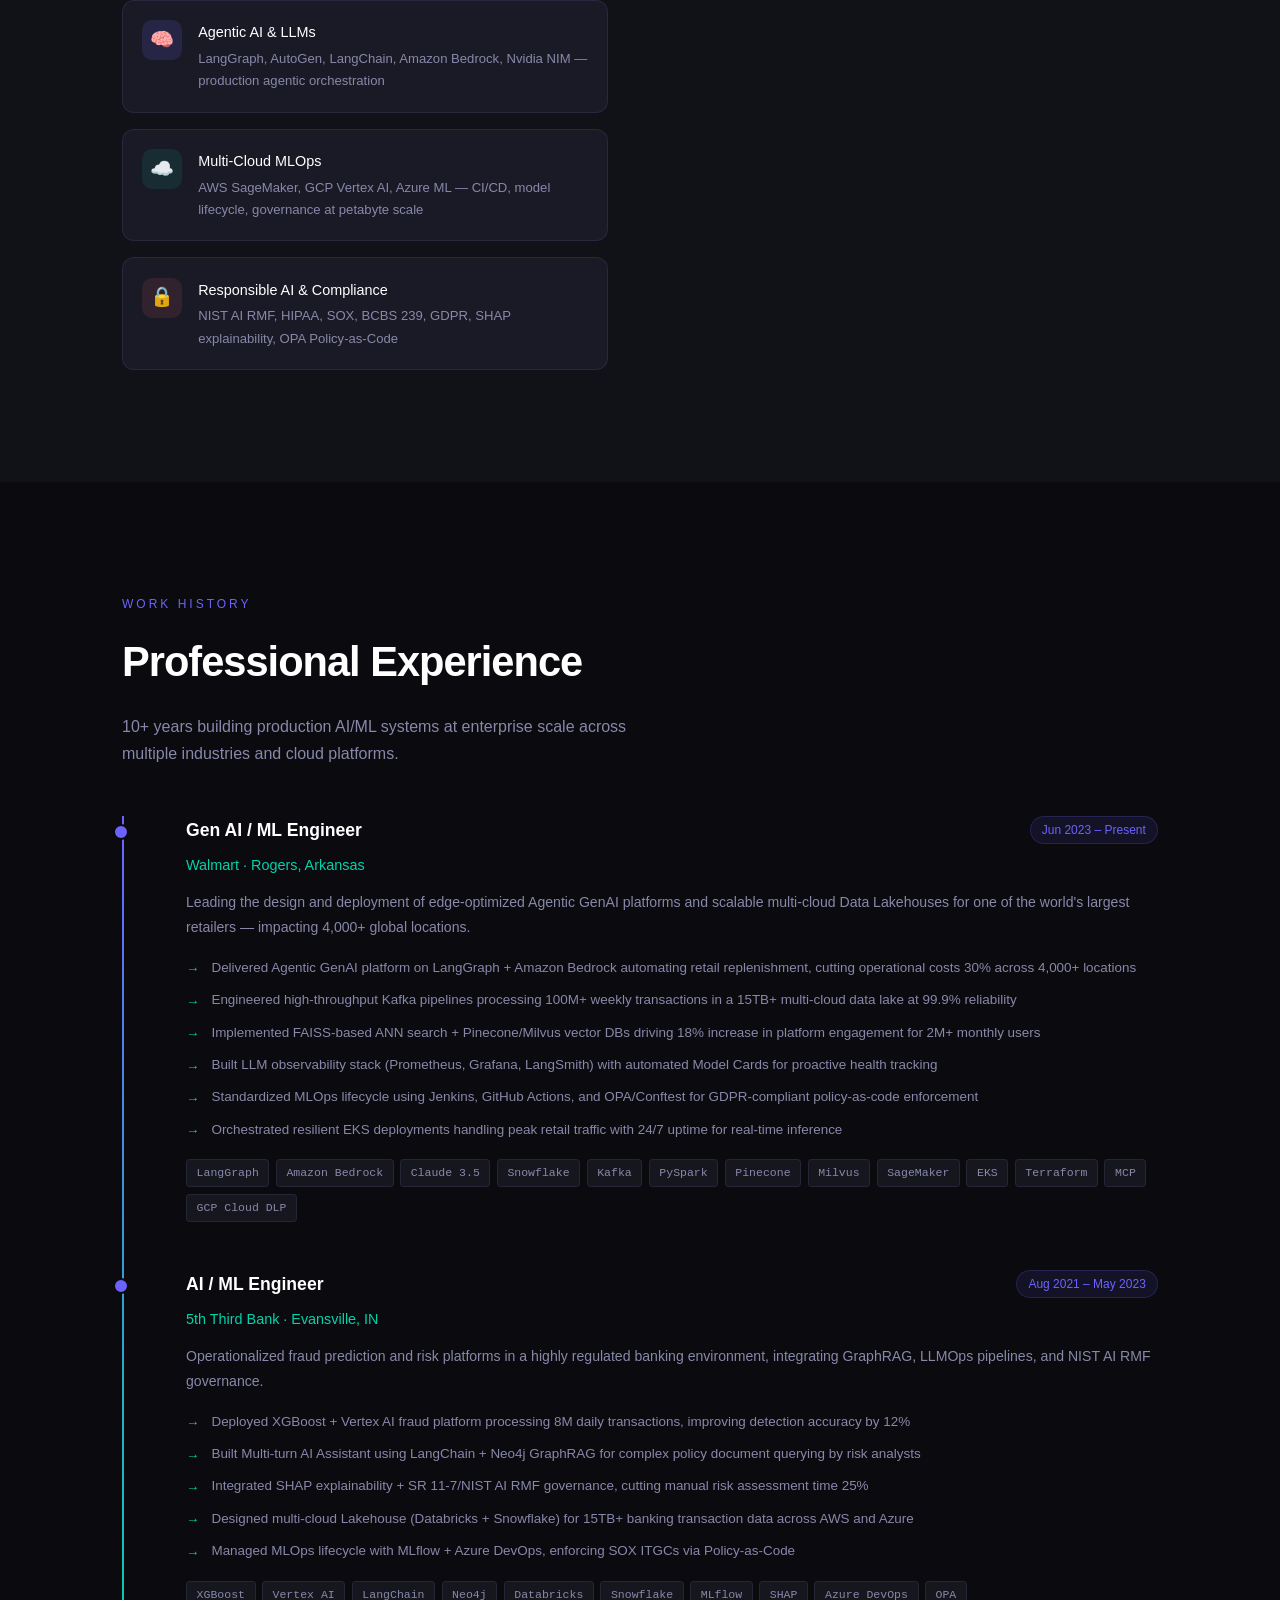
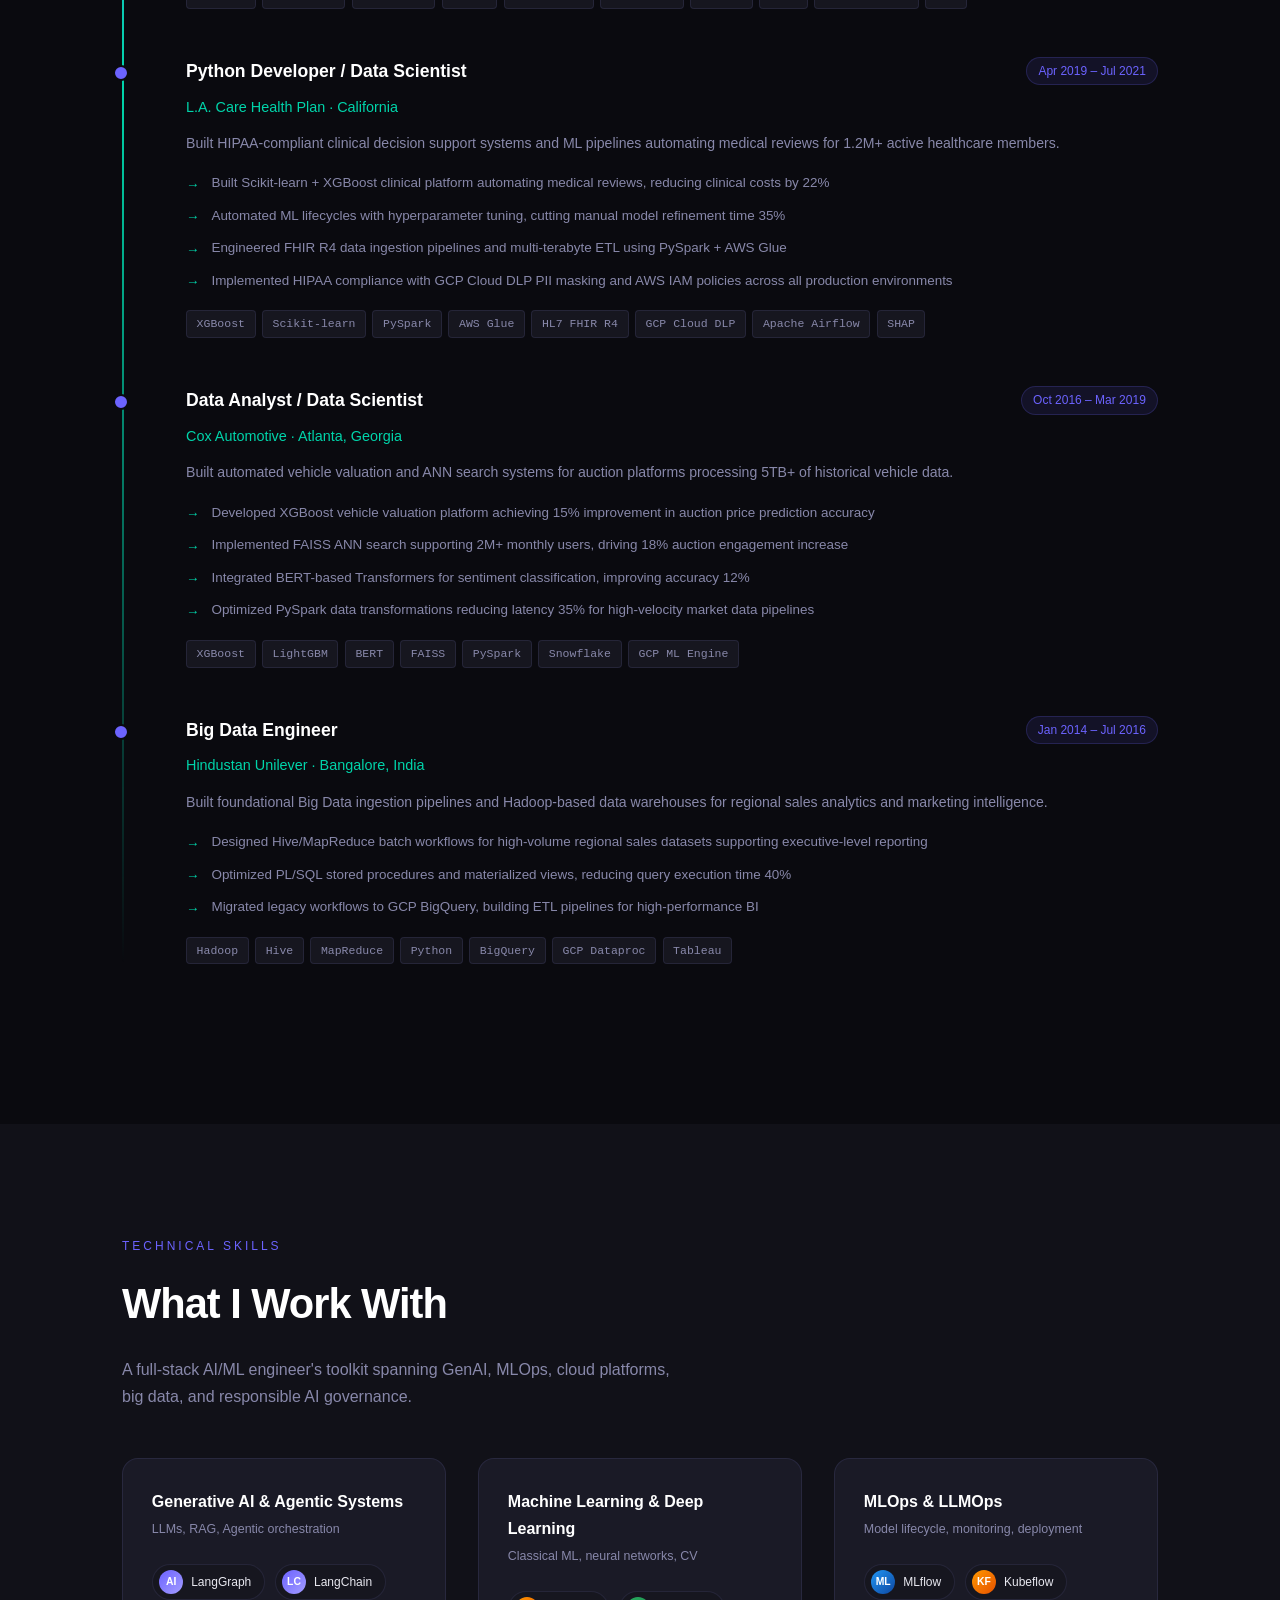
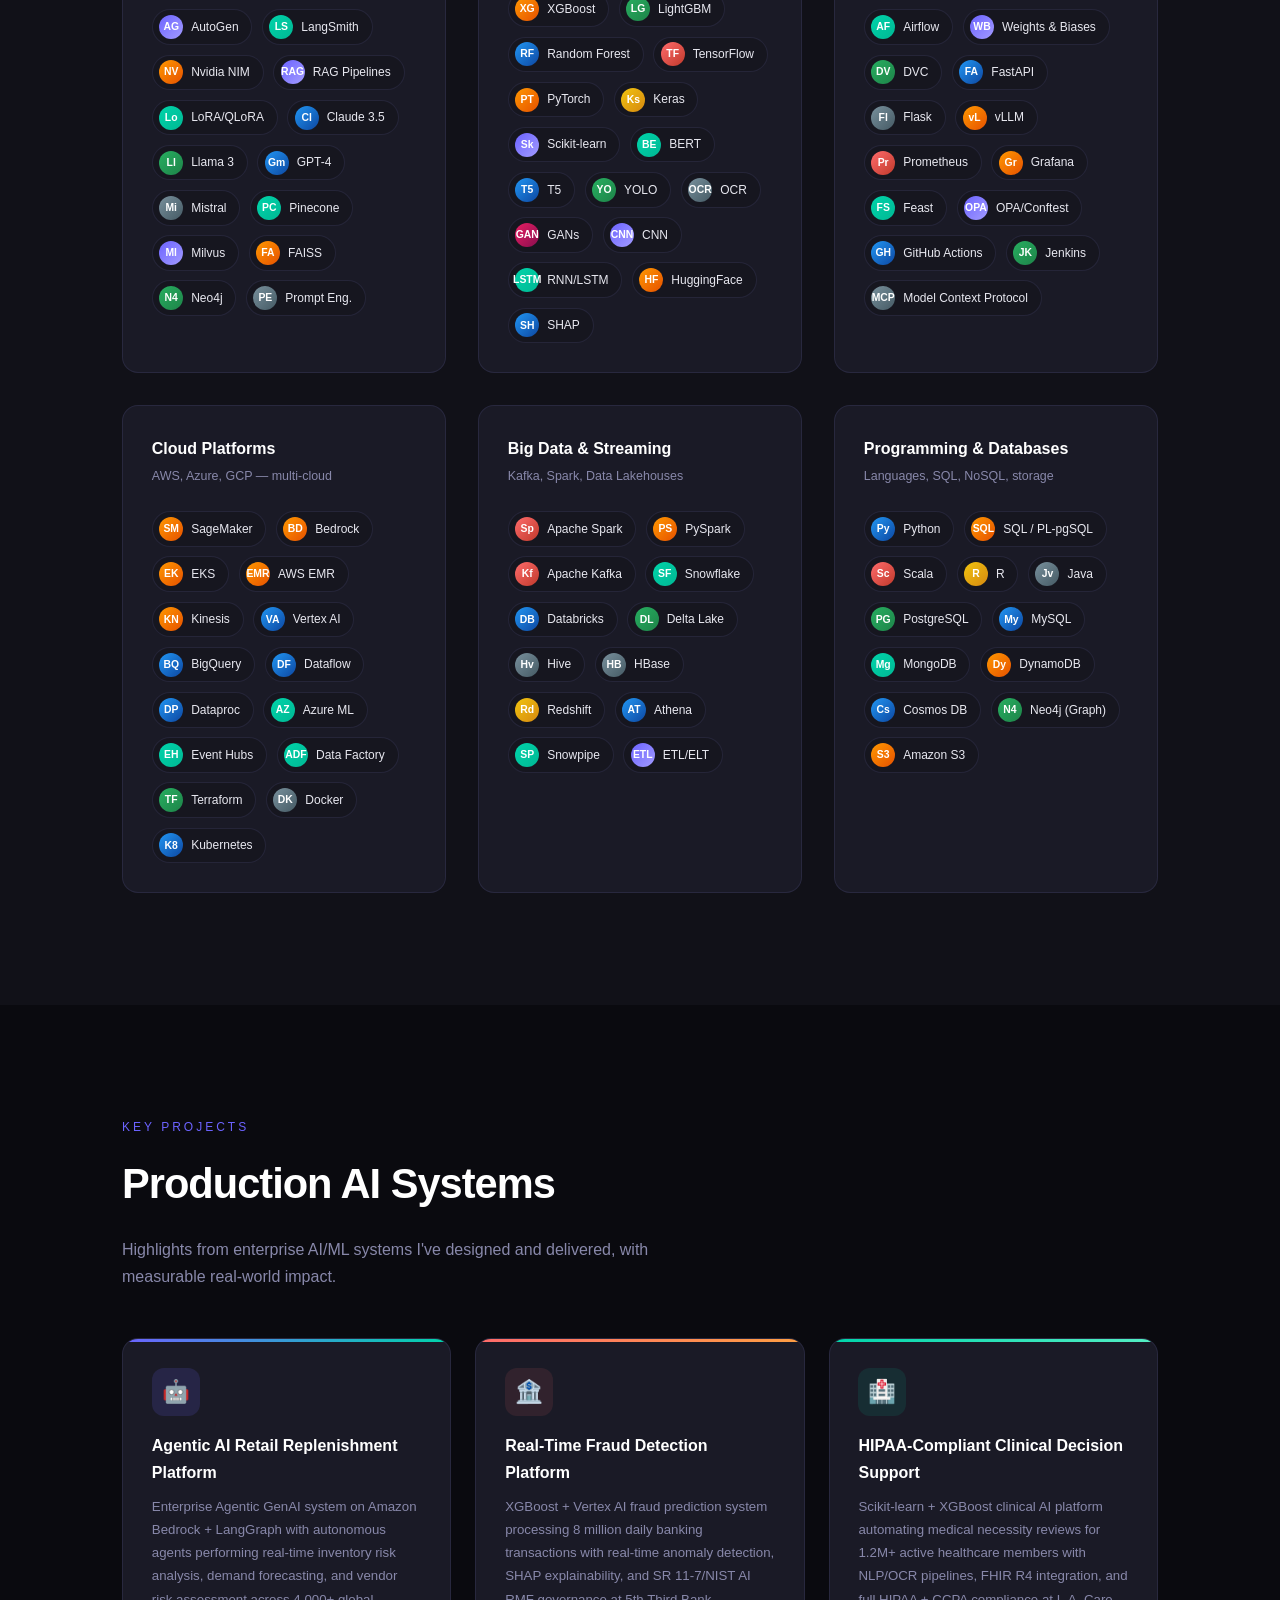
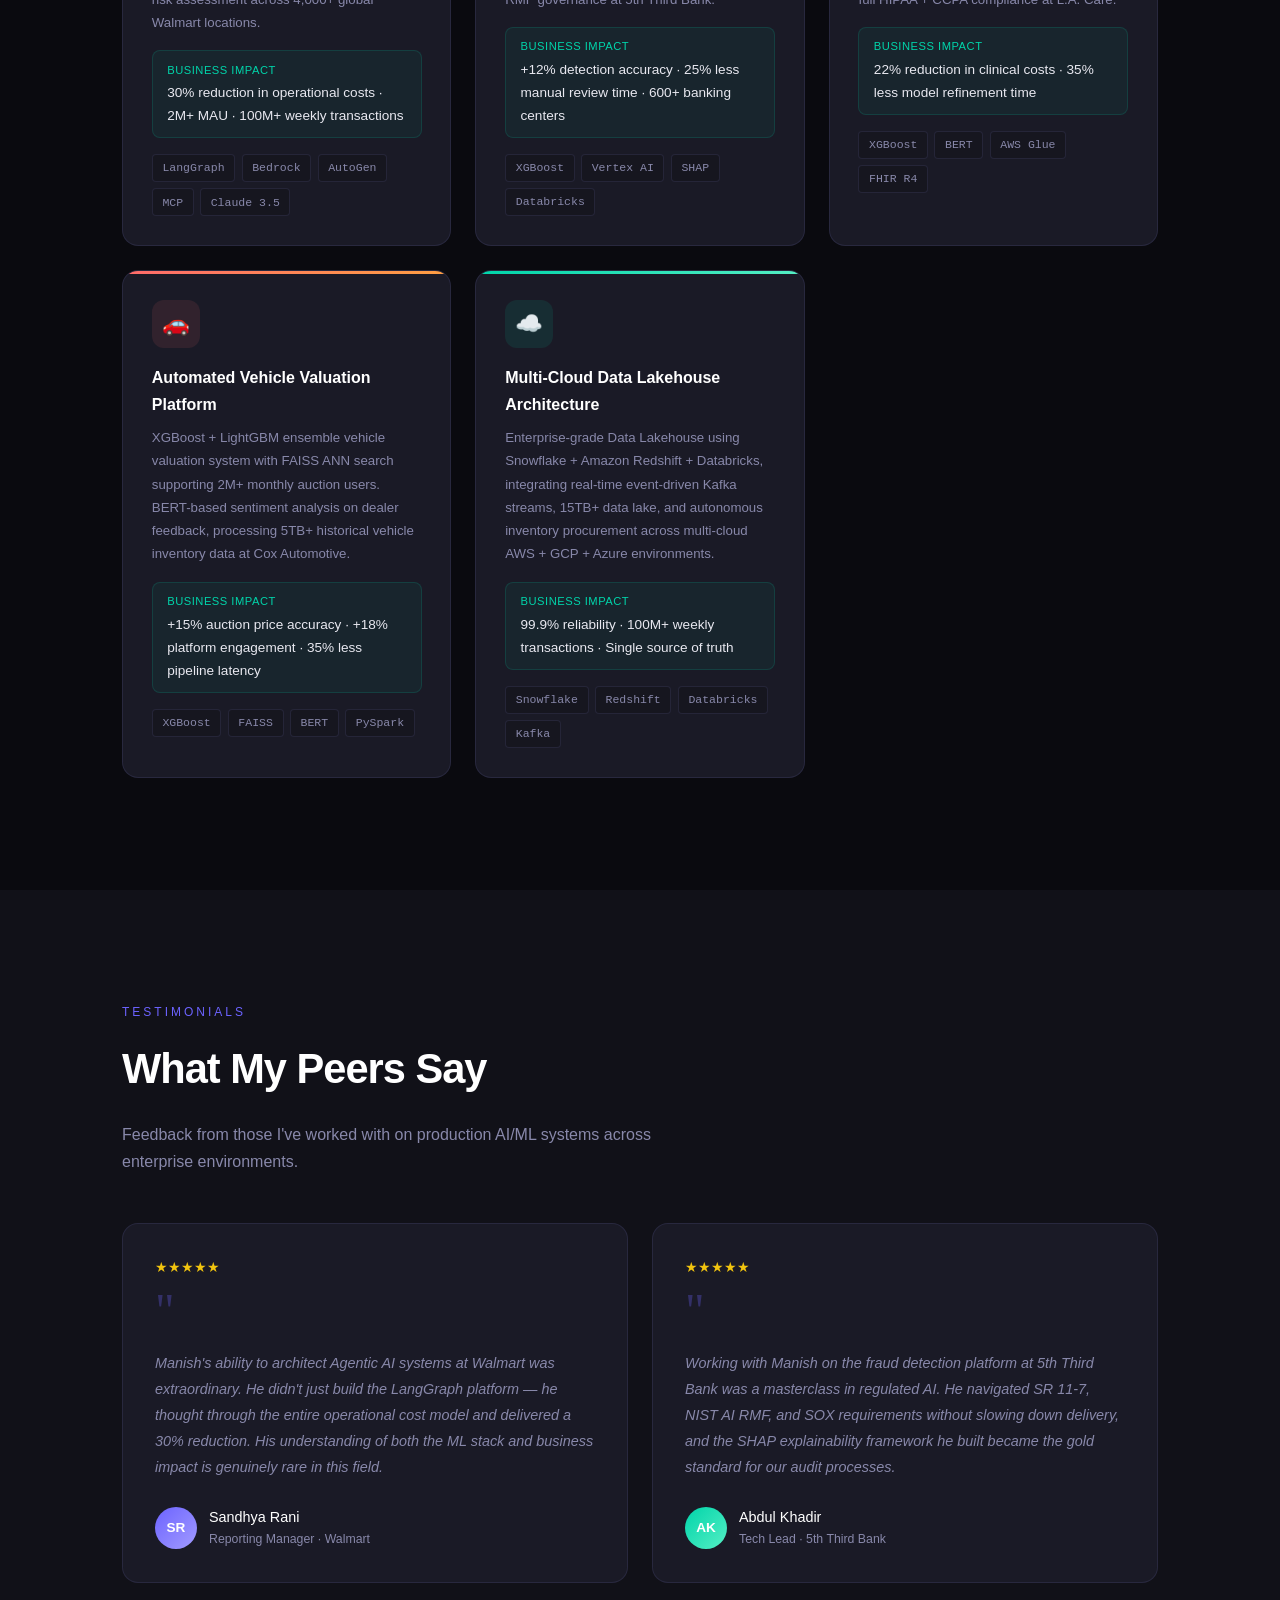
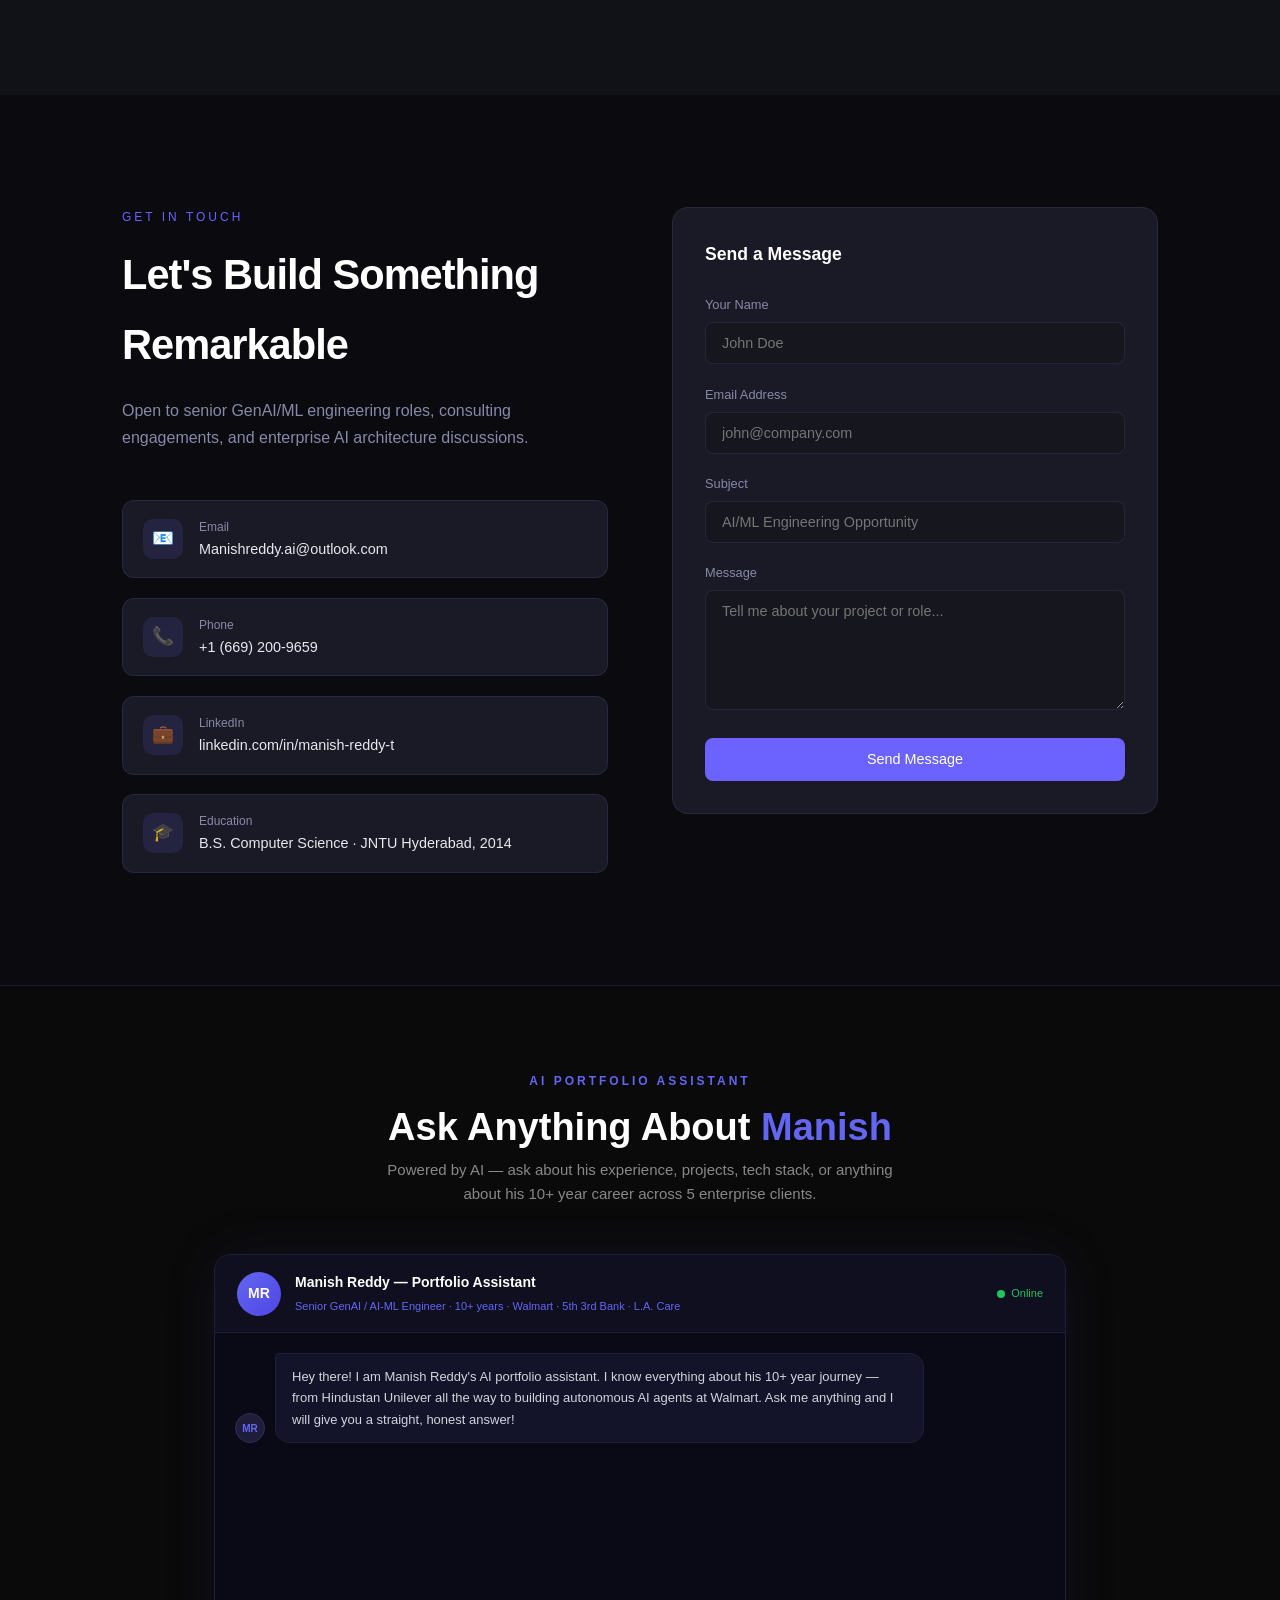
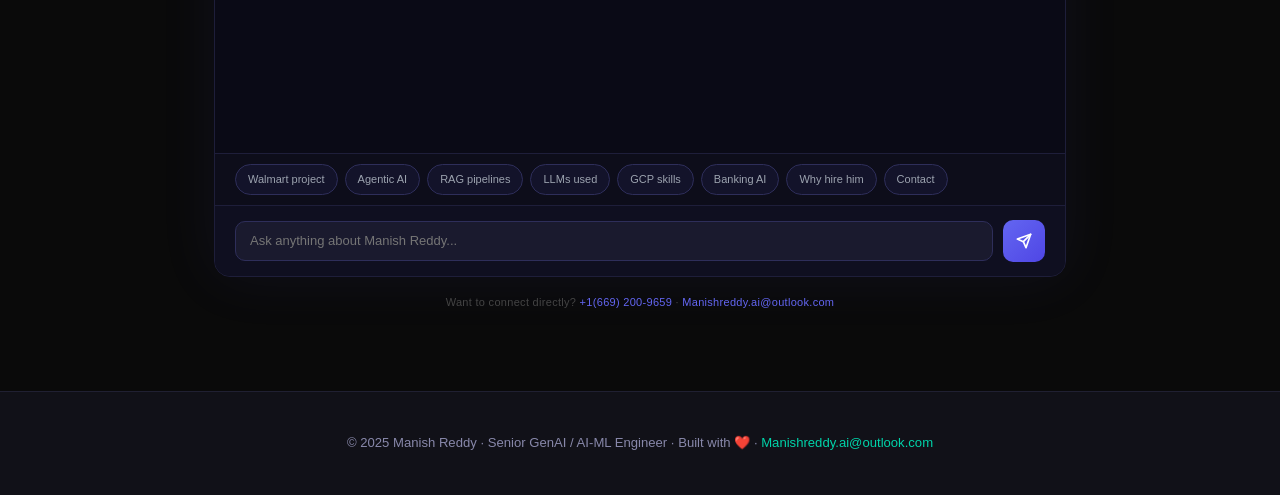
==== commit 90355265: "Restore footer section and script tag in index.html" ====
--- a/index.html
+++ b/index.html
@@ -693,19 +693,7 @@
     </div>
   </div>
 </section>
-
-
-<!-- ═══════════════════════════════════════
-     FOOTER
-════════════════════════════════════════ -->
-<footer>
-  <p>© 2025 Manish Reddy · Senior GenAI / AI-ML Engineer · Built with ❤️ ·
-    <a href="mailto:Manishreddy.ai@outlook.com">Manishreddy.ai@outlook.com</a>
-  </p>
-</footer>
-
-<script src="script.js"></script>
-  <!-- ============================================================
+    <!-- ============================================================
      MANISH REDDY — AI PORTFOLIO CHATBOT SECTION
      ============================================================ -->
 
@@ -1033,5 +1021,17 @@
 <!-- ============================================================
      END CHATBOT SECTION
      ============================================================ -->
+
+
+<!-- ═══════════════════════════════════════
+     FOOTER
+════════════════════════════════════════ -->
+<footer>
+  <p>© 2025 Manish Reddy · Senior GenAI / AI-ML Engineer · Built with ❤️ ·
+    <a href="mailto:Manishreddy.ai@outlook.com">Manishreddy.ai@outlook.com</a>
+  </p>
+</footer>
+
+<script src="script.js"></script>
 </body>
 </html>
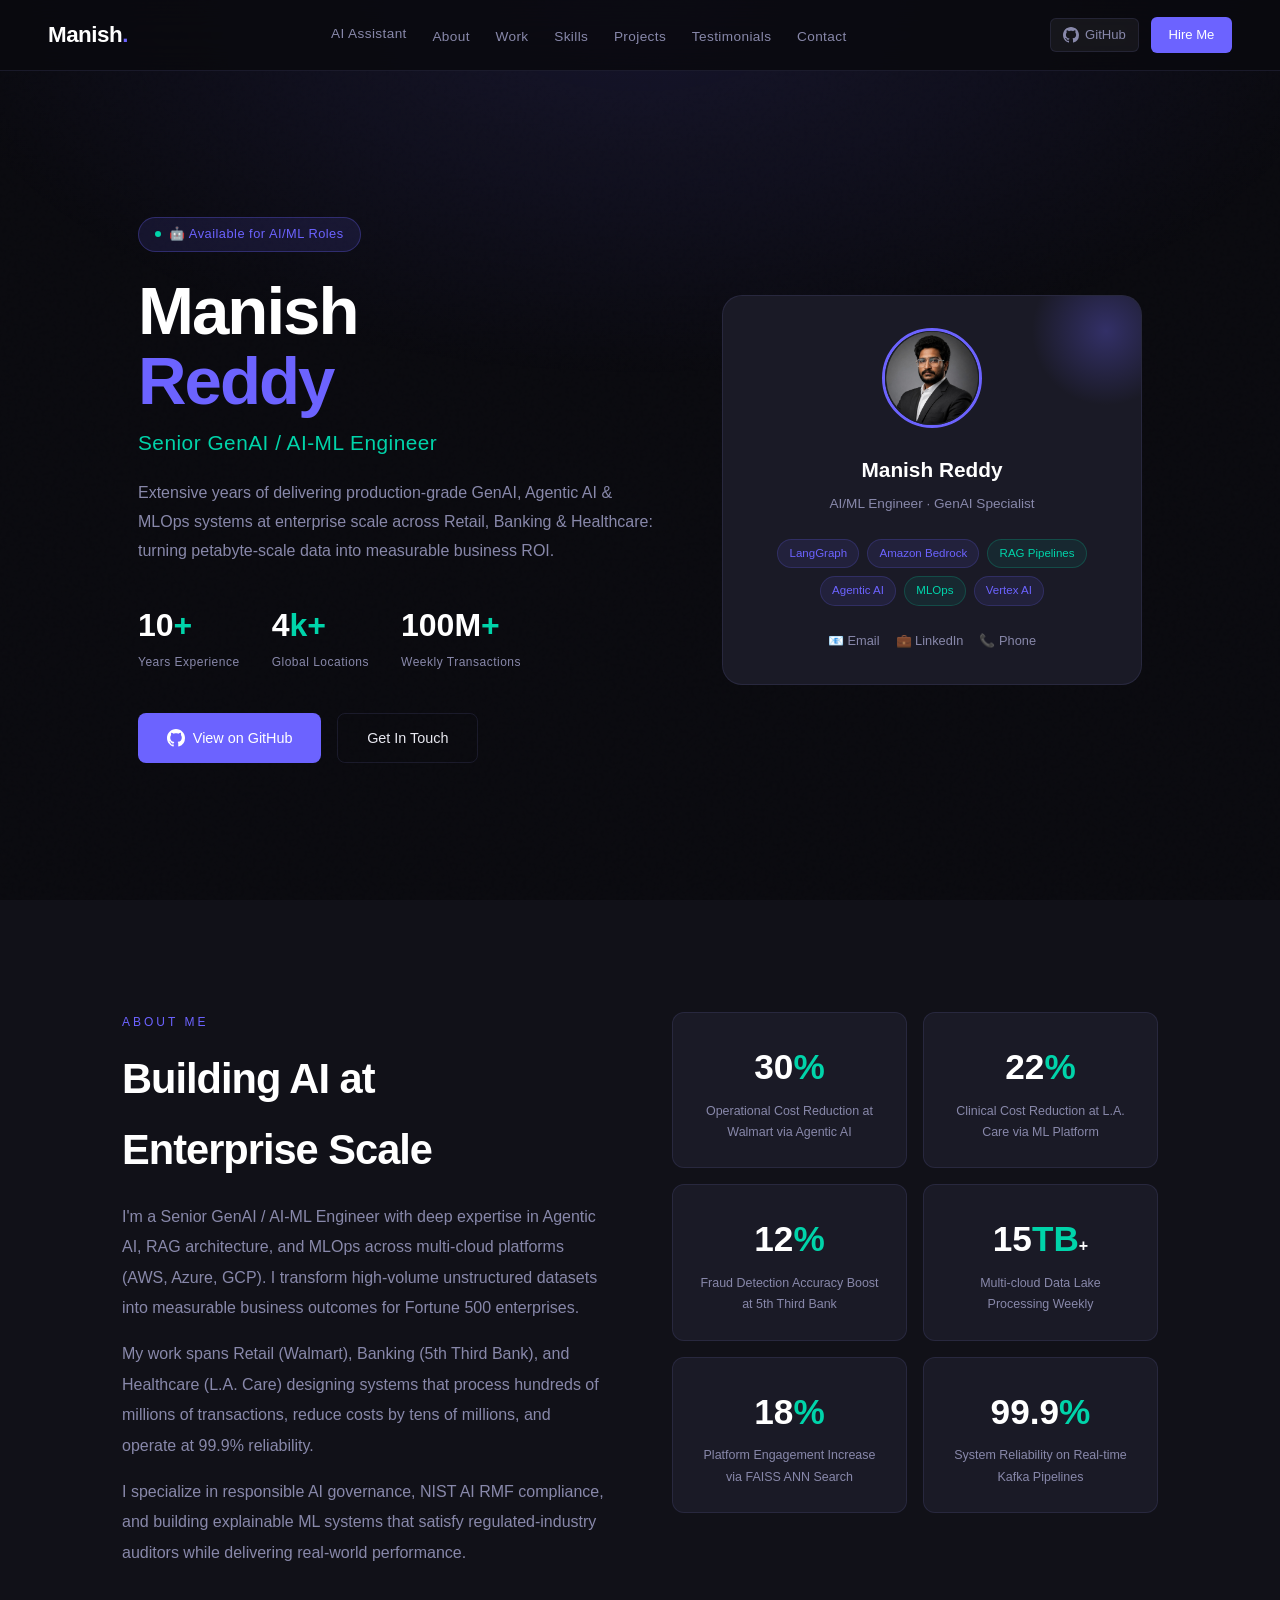
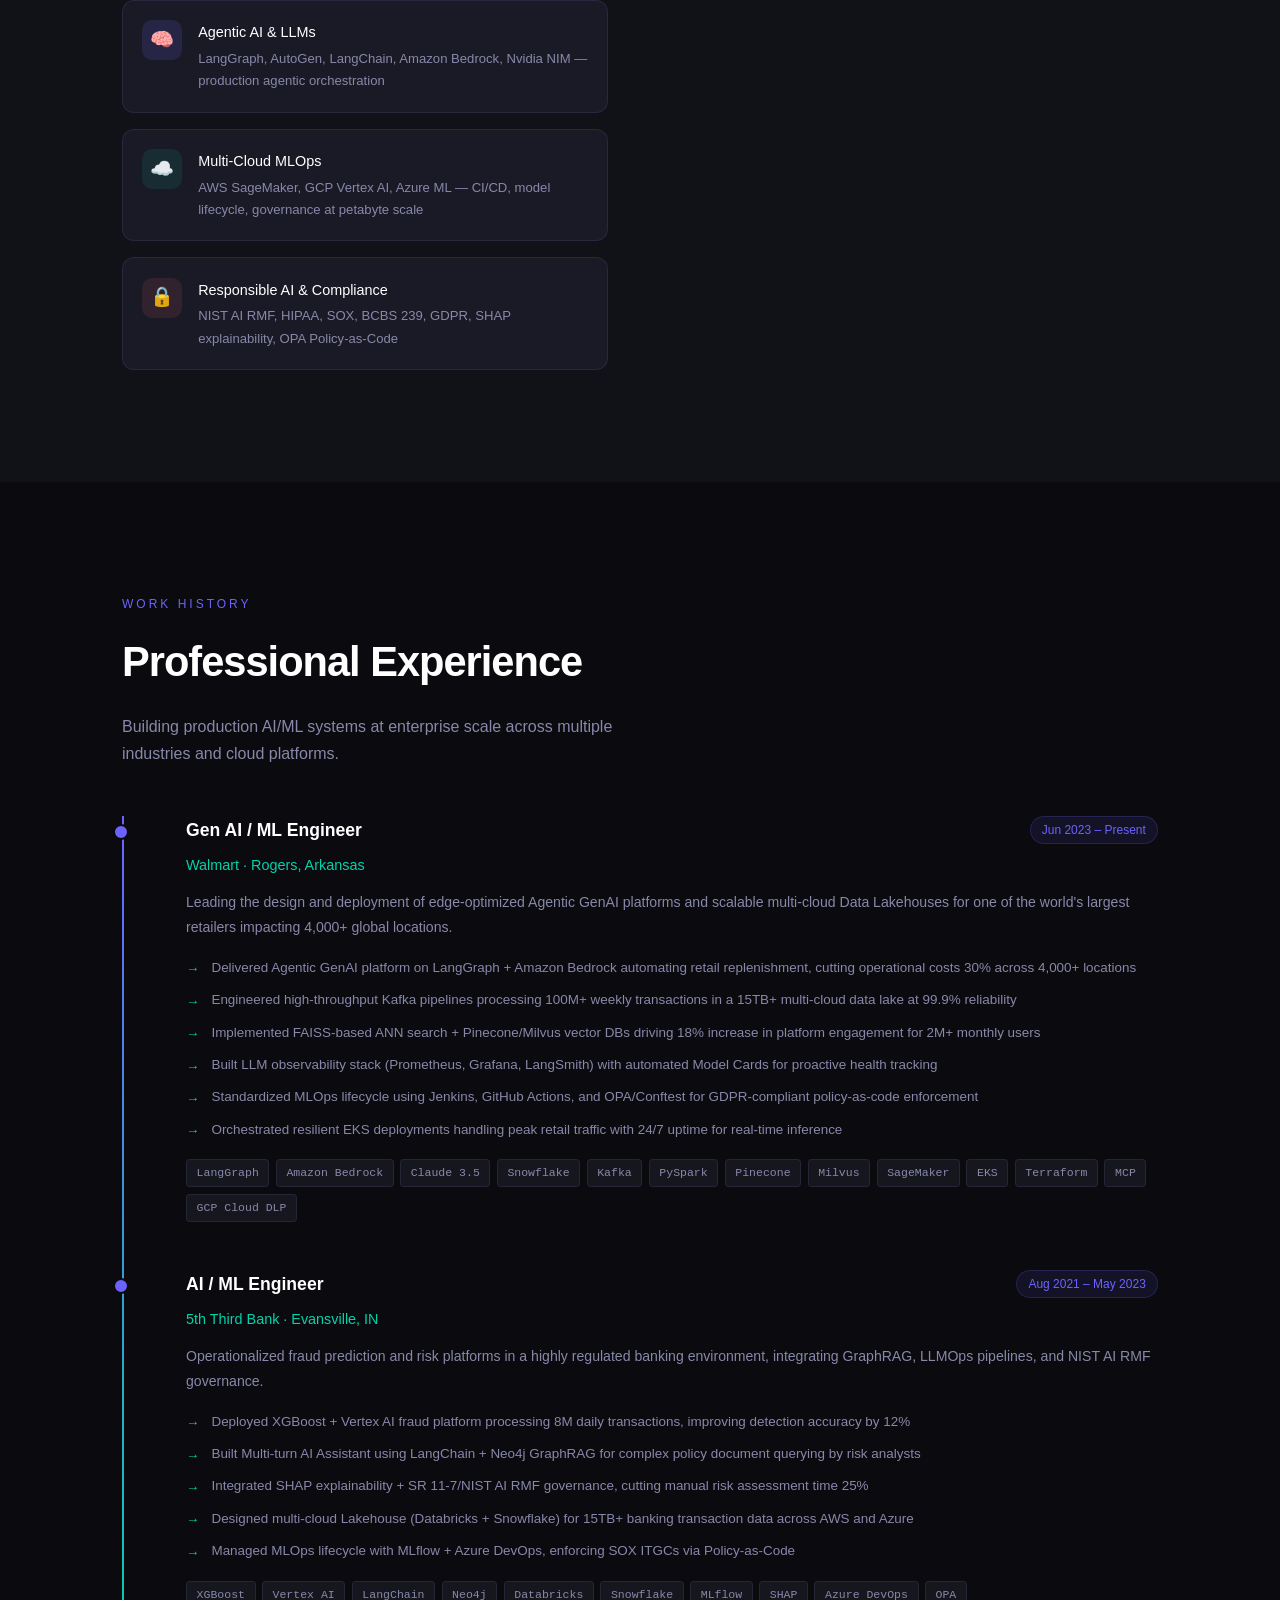
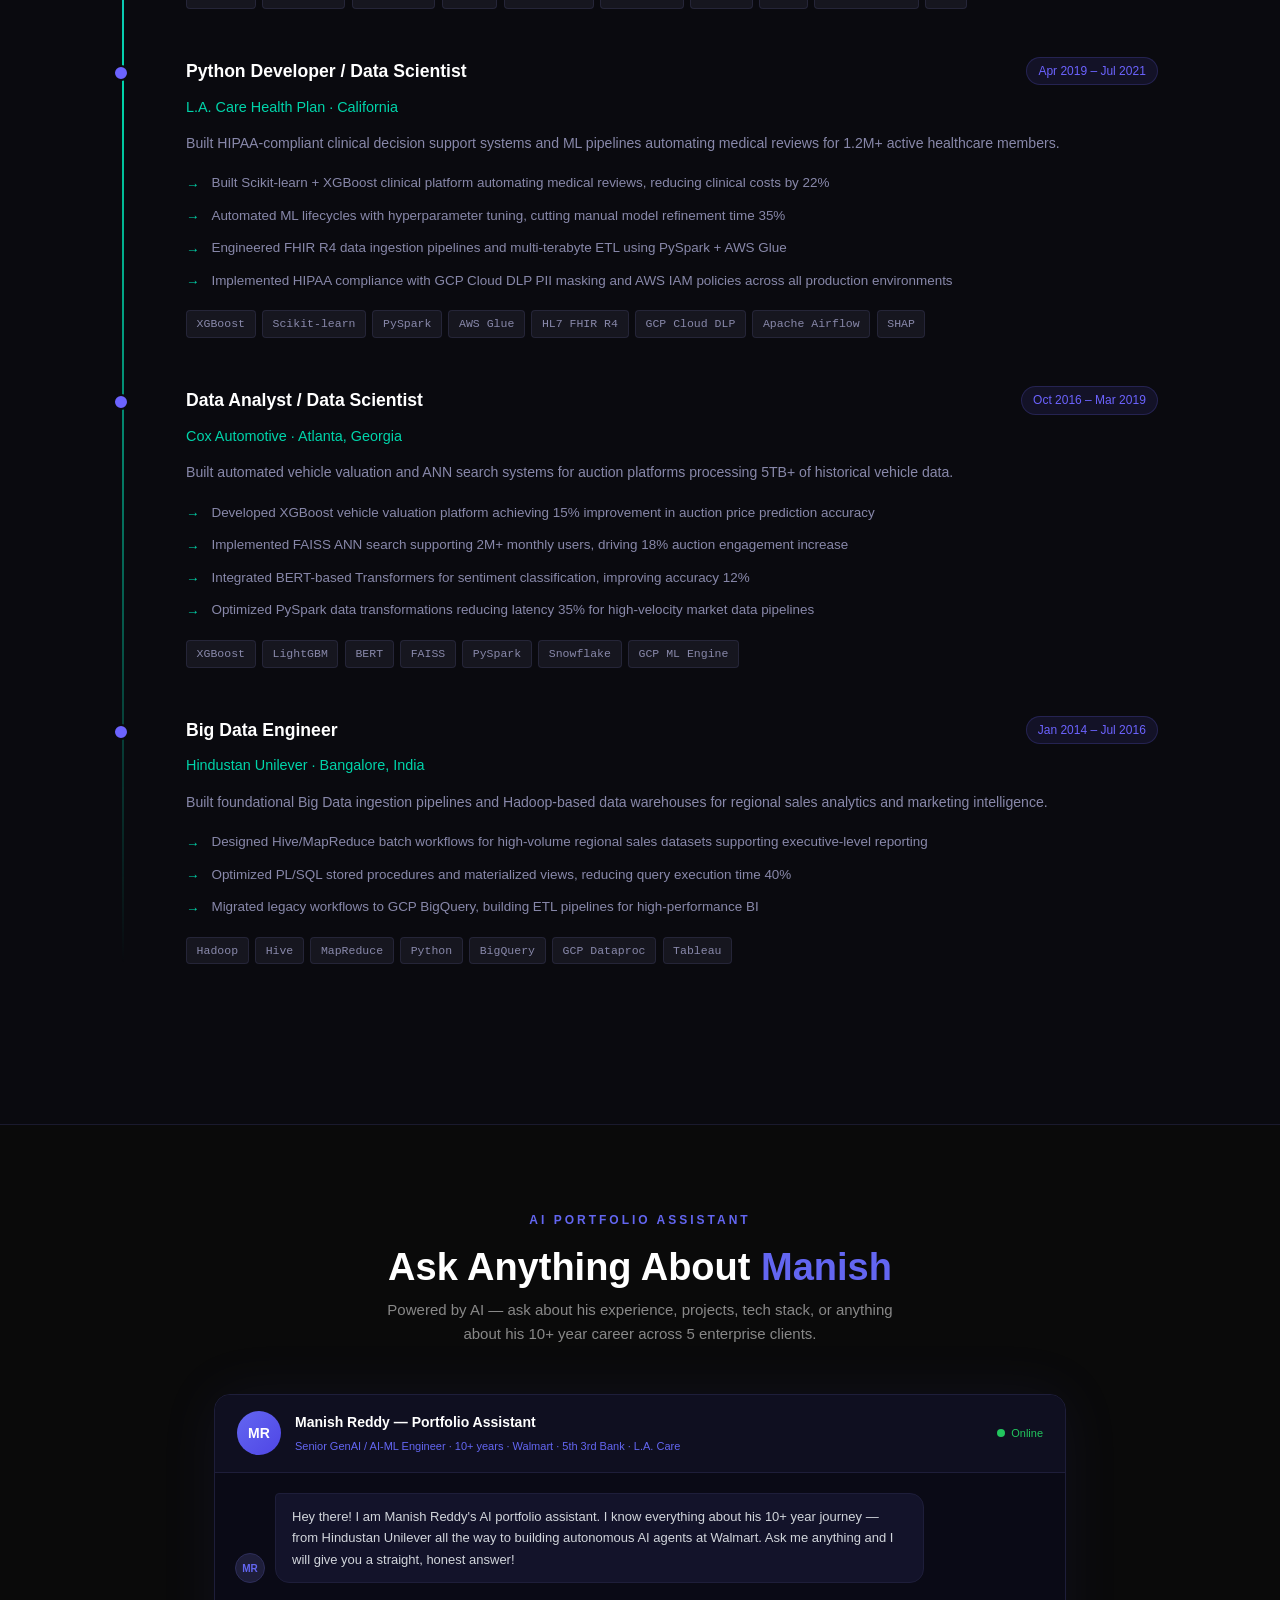
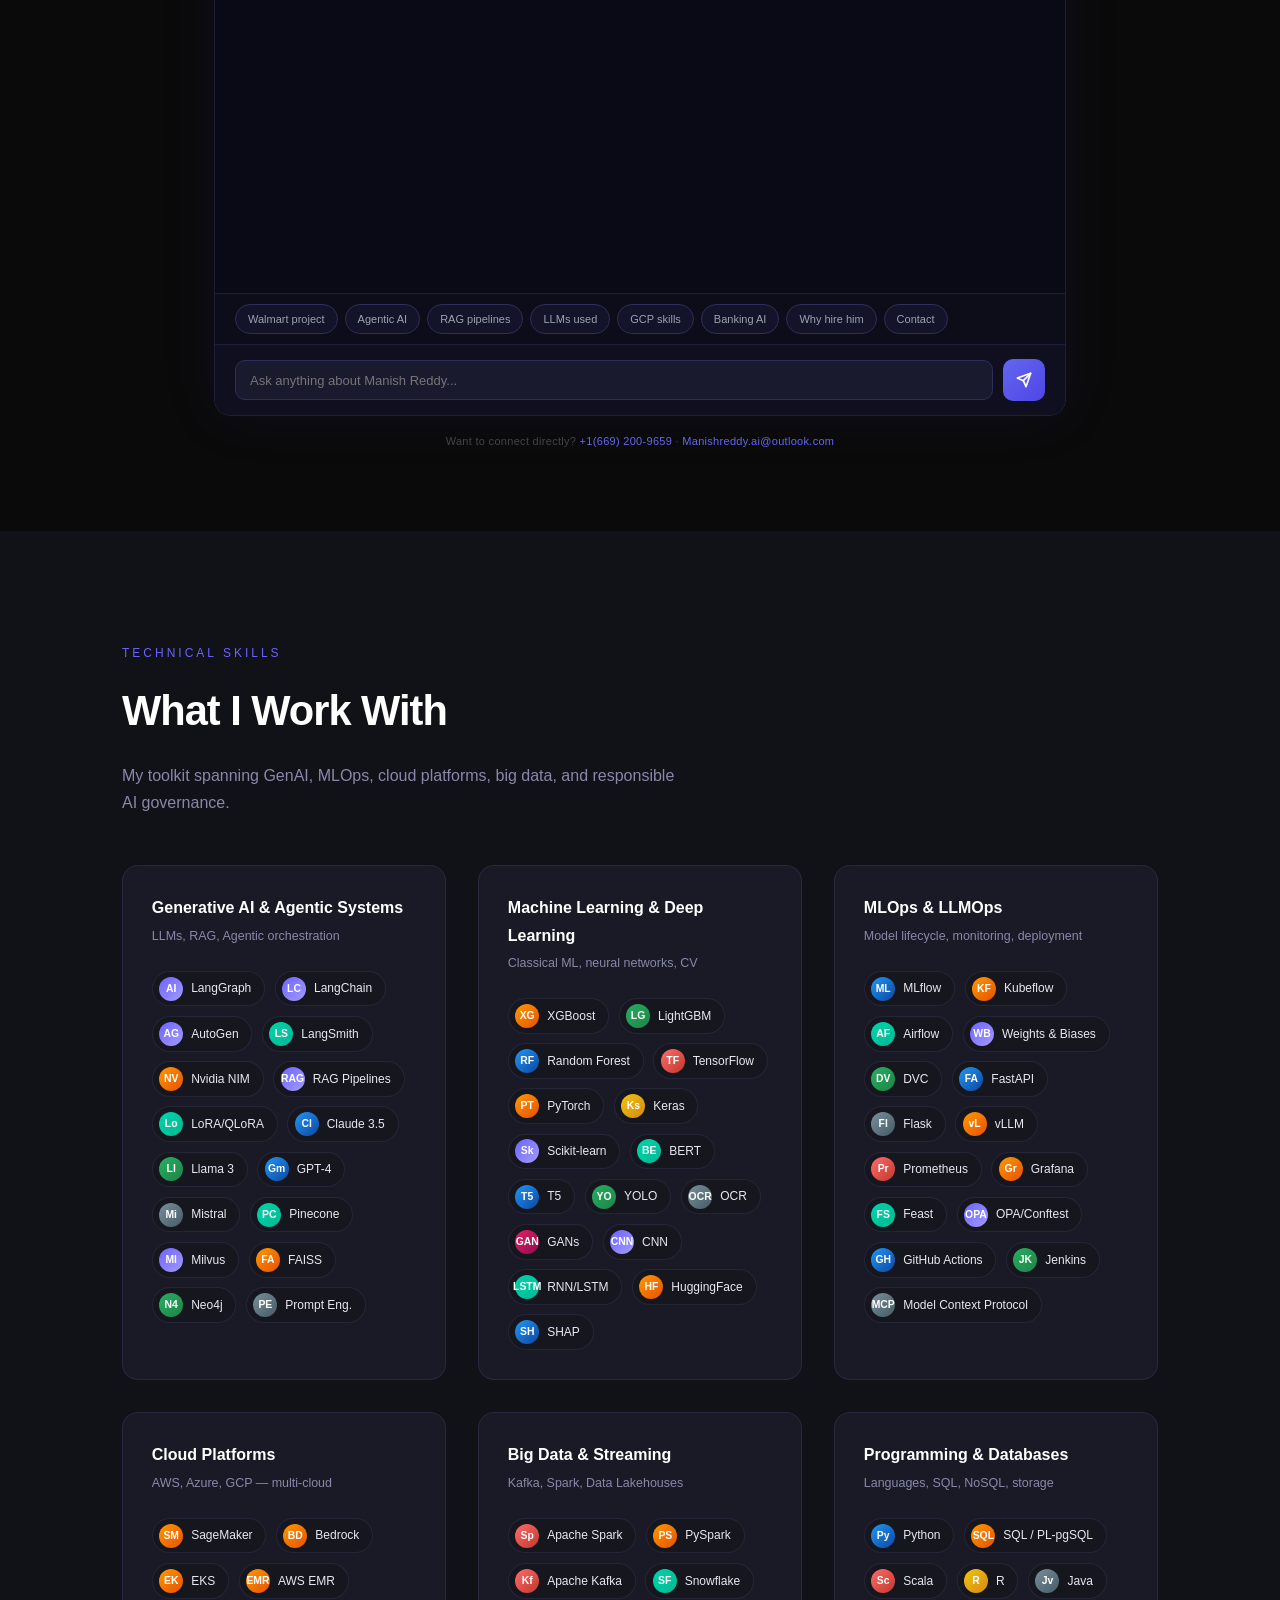
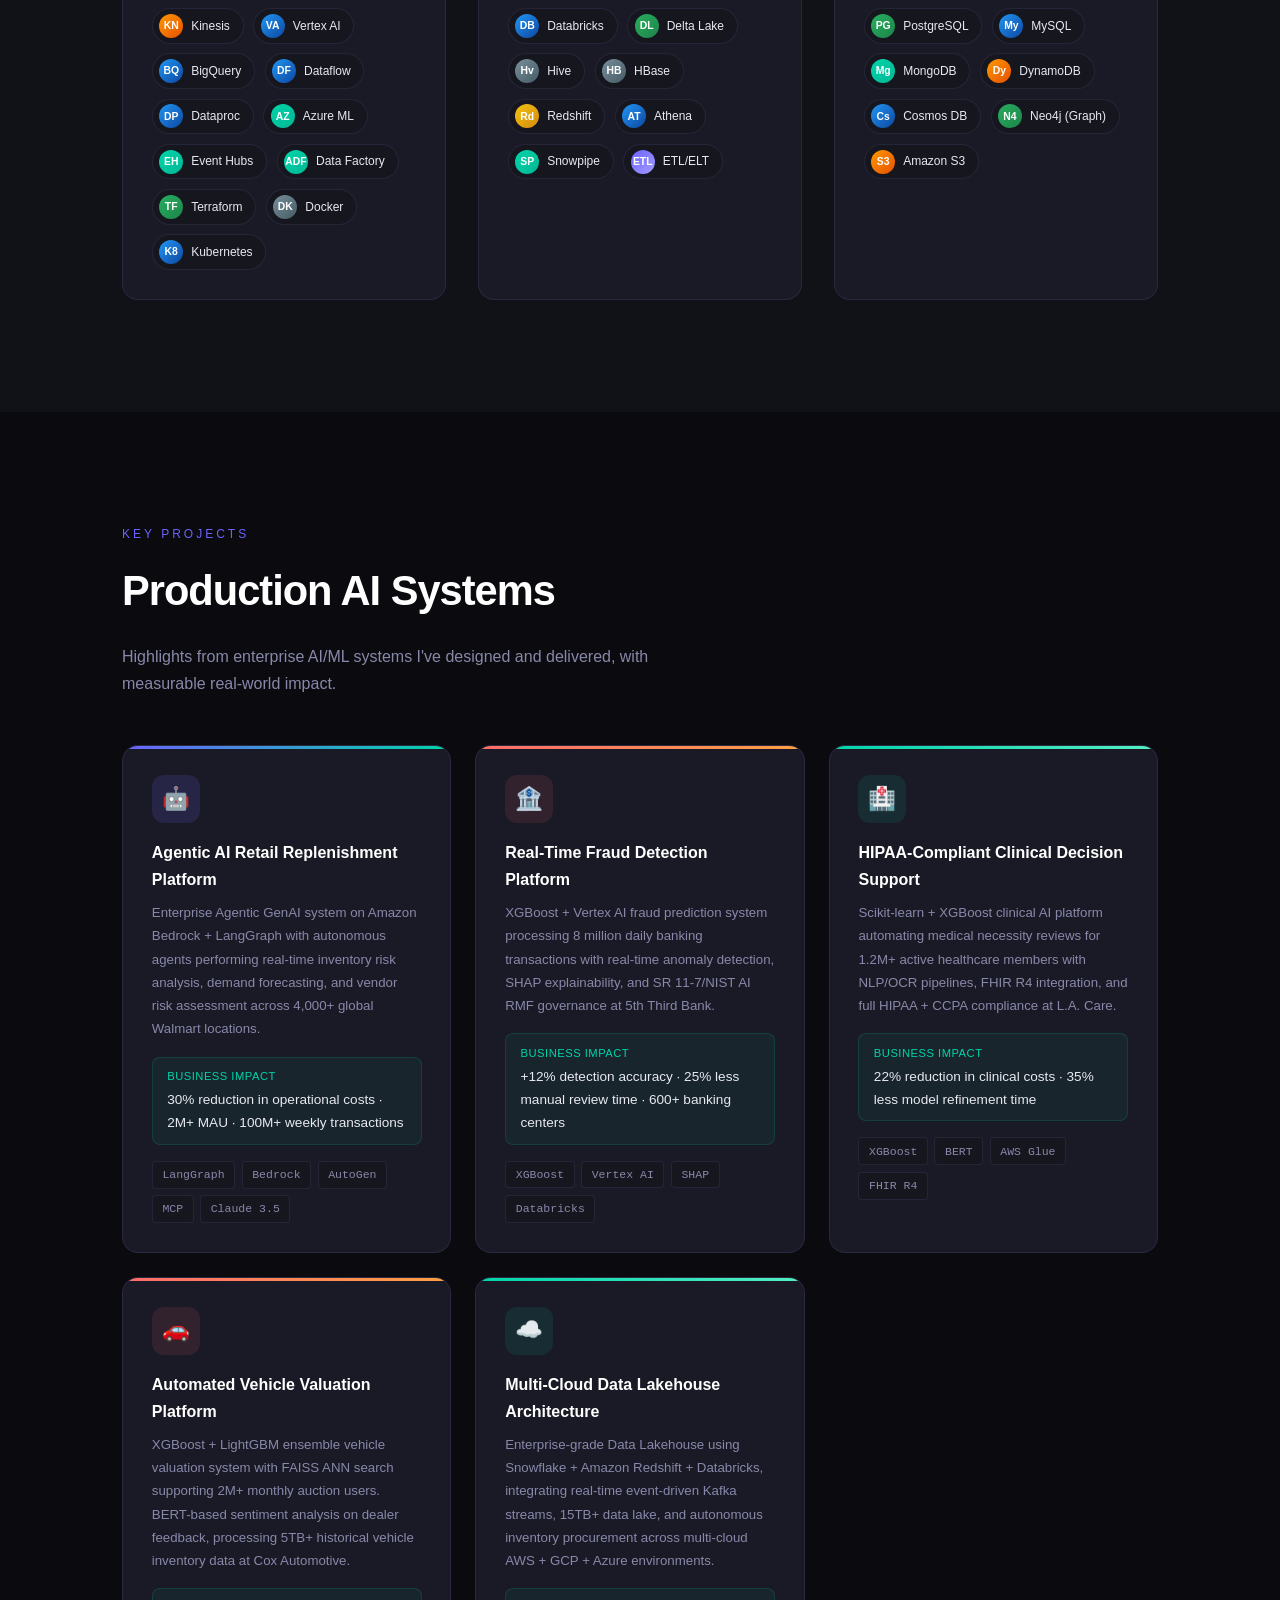
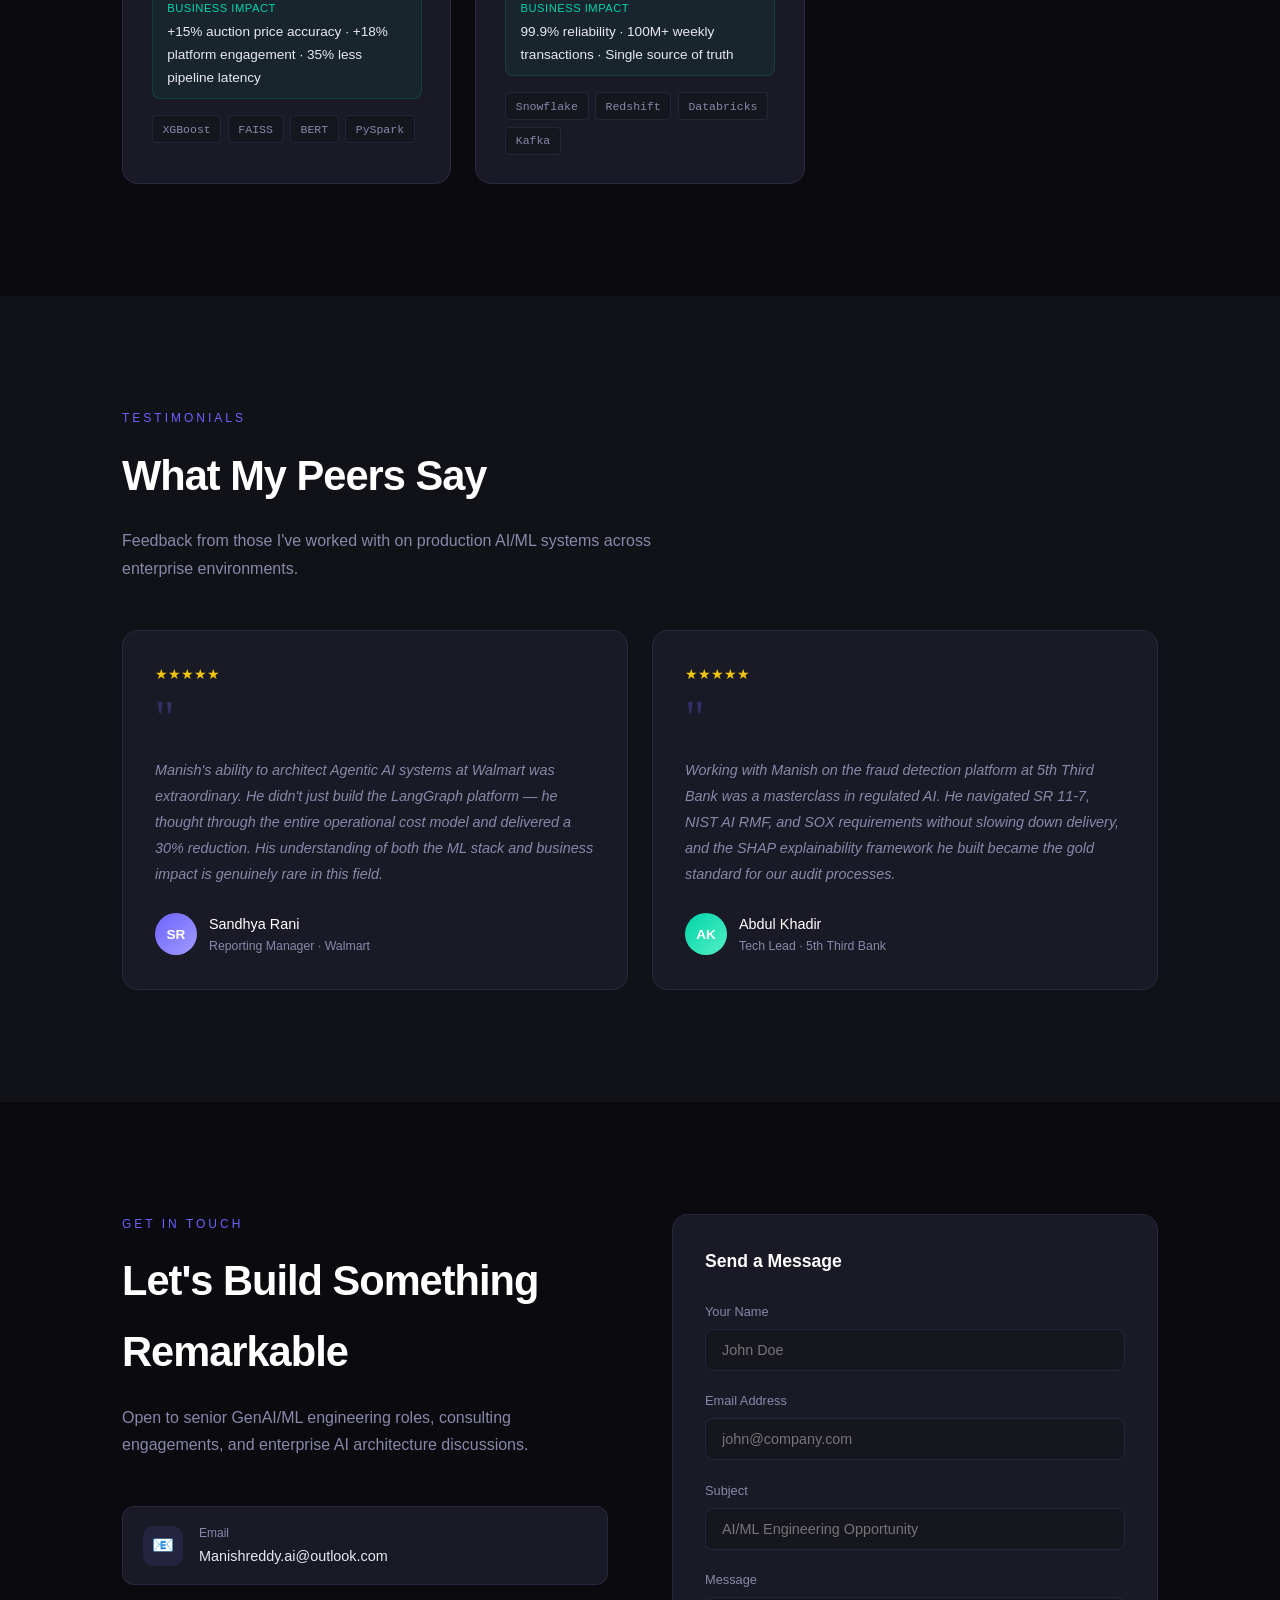
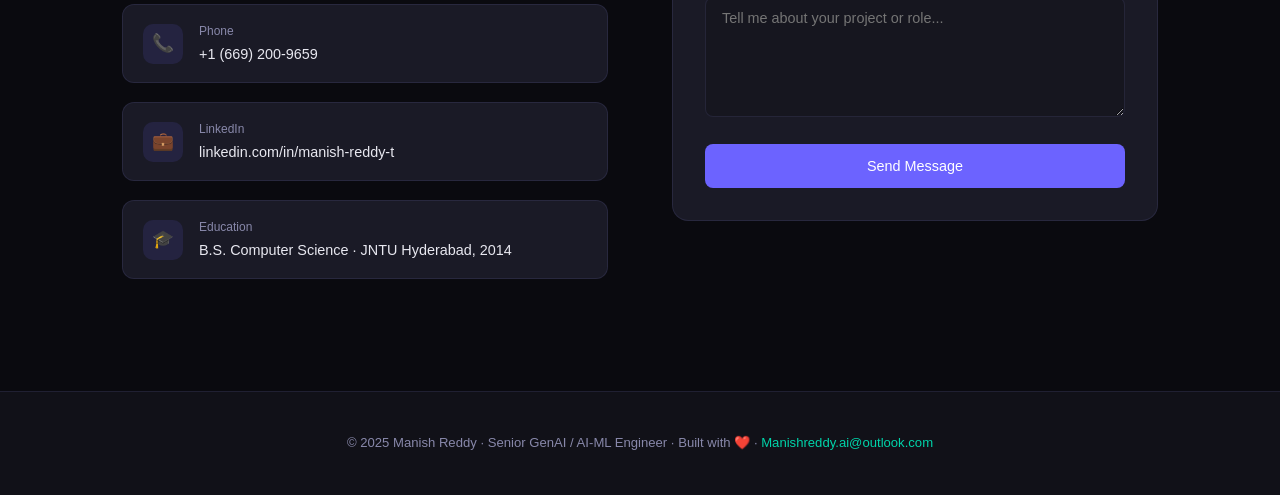
==== commit 9e519acd: "Update print statement from 'Hello' to 'Goodbye' Just updated some changes" ====
--- a/index.html
+++ b/index.html
@@ -53,7 +53,7 @@
         <div class="hero-badge">🤖 Available for AI/ML Roles</div>
         <h1 class="hero-name">Manish<br><span class="accent">Reddy</span></h1>
         <div class="hero-title">Senior GenAI / AI-ML Engineer</div>
-        <p class="hero-desc">10+ years delivering production-grade GenAI, Agentic AI &amp; MLOps systems at enterprise scale across Retail, Banking &amp; Healthcare — turning petabyte-scale data into measurable business ROI.</p>
+        <p class="hero-desc">Extensive years of delivering production-grade GenAI, Agentic AI &amp; MLOps systems at enterprise scale across Retail, Banking &amp; Healthcare: turning petabyte-scale data into measurable business ROI.</p>
 
         <div class="hero-stats">
           <div class="stat">
@@ -117,7 +117,7 @@
         <h2 class="section-title">Building AI at<br>Enterprise Scale</h2>
         <div class="about-text">
           <p>I'm a Senior GenAI / AI-ML Engineer with deep expertise in Agentic AI, RAG architecture, and MLOps across multi-cloud platforms (AWS, Azure, GCP). I transform high-volume unstructured datasets into measurable business outcomes for Fortune 500 enterprises.</p>
-          <p>My work spans Retail (Walmart), Banking (5th Third Bank), and Healthcare (L.A. Care) — designing systems that process hundreds of millions of transactions, reduce costs by tens of millions, and operate at 99.9% reliability.</p>
+          <p>My work spans Retail (Walmart), Banking (5th Third Bank), and Healthcare (L.A. Care) designing systems that process hundreds of millions of transactions, reduce costs by tens of millions, and operate at 99.9% reliability.</p>
           <p>I specialize in responsible AI governance, NIST AI RMF compliance, and building explainable ML systems that satisfy regulated-industry auditors while delivering real-world performance.</p>
         </div>
         <div class="about-highlights">
@@ -185,7 +185,7 @@
     <div class="section-header fade-up">
       <div class="section-label">Work History</div>
       <h2 class="section-title">Professional Experience</h2>
-      <p class="section-sub">10+ years building production AI/ML systems at enterprise scale across multiple industries and cloud platforms.</p>
+      <p class="section-sub">Building production AI/ML systems at enterprise scale across multiple industries and cloud platforms.</p>
     </div>
 
     <div class="exp-timeline">
@@ -197,7 +197,7 @@
           <div class="exp-date">Jun 2023 – Present</div>
         </div>
         <div class="exp-company">Walmart · Rogers, Arkansas</div>
-        <p class="exp-desc">Leading the design and deployment of edge-optimized Agentic GenAI platforms and scalable multi-cloud Data Lakehouses for one of the world's largest retailers — impacting 4,000+ global locations.</p>
+        <p class="exp-desc">Leading the design and deployment of edge-optimized Agentic GenAI platforms and scalable multi-cloud Data Lakehouses for one of the world's largest retailers impacting 4,000+ global locations.</p>
         <ul class="exp-achievements">
           <li>Delivered Agentic GenAI platform on LangGraph + Amazon Bedrock automating retail replenishment, cutting operational costs 30% across 4,000+ locations</li>
           <li>Engineered high-throughput Kafka pipelines processing 100M+ weekly transactions in a 15TB+ multi-cloud data lake at 99.9% reliability</li>
@@ -330,370 +330,7 @@
     </div>
   </div>
 </section>
-
-
-<!-- ═══════════════════════════════════════
-     SKILLS
-════════════════════════════════════════ -->
-<section id="skills">
-  <div class="container">
-    <div class="section-header fade-up">
-      <div class="section-label">Technical Skills</div>
-      <h2 class="section-title">What I Work With</h2>
-      <p class="section-sub">A full-stack AI/ML engineer's toolkit spanning GenAI, MLOps, cloud platforms, big data, and responsible AI governance.</p>
-    </div>
-
-    <div class="skills-grid">
-
-      <div class="skill-category fade-up">
-        <div class="skill-cat-title">Generative AI &amp; Agentic Systems</div>
-        <div class="skill-cat-sub">LLMs, RAG, Agentic orchestration</div>
-        <div class="skill-balls">
-          <div class="skill-ball"><div class="ball-dot purple">AI</div><span class="ball-name">LangGraph</span></div>
-          <div class="skill-ball"><div class="ball-dot purple">LC</div><span class="ball-name">LangChain</span></div>
-          <div class="skill-ball"><div class="ball-dot purple">AG</div><span class="ball-name">AutoGen</span></div>
-          <div class="skill-ball"><div class="ball-dot teal">LS</div><span class="ball-name">LangSmith</span></div>
-          <div class="skill-ball"><div class="ball-dot orange">NV</div><span class="ball-name">Nvidia NIM</span></div>
-          <div class="skill-ball"><div class="ball-dot purple">RAG</div><span class="ball-name">RAG Pipelines</span></div>
-          <div class="skill-ball"><div class="ball-dot teal">Lo</div><span class="ball-name">LoRA/QLoRA</span></div>
-          <div class="skill-ball"><div class="ball-dot blue">Cl</div><span class="ball-name">Claude 3.5</span></div>
-          <div class="skill-ball"><div class="ball-dot green">Ll</div><span class="ball-name">Llama 3</span></div>
-          <div class="skill-ball"><div class="ball-dot blue">Gm</div><span class="ball-name">GPT-4</span></div>
-          <div class="skill-ball"><div class="ball-dot gray">Mi</div><span class="ball-name">Mistral</span></div>
-          <div class="skill-ball"><div class="ball-dot teal">PC</div><span class="ball-name">Pinecone</span></div>
-          <div class="skill-ball"><div class="ball-dot purple">Ml</div><span class="ball-name">Milvus</span></div>
-          <div class="skill-ball"><div class="ball-dot orange">FA</div><span class="ball-name">FAISS</span></div>
-          <div class="skill-ball"><div class="ball-dot green">N4</div><span class="ball-name">Neo4j</span></div>
-          <div class="skill-ball"><div class="ball-dot gray">PE</div><span class="ball-name">Prompt Eng.</span></div>
-        </div>
-      </div>
-
-      <div class="skill-category fade-up">
-        <div class="skill-cat-title">Machine Learning &amp; Deep Learning</div>
-        <div class="skill-cat-sub">Classical ML, neural networks, CV</div>
-        <div class="skill-balls">
-          <div class="skill-ball"><div class="ball-dot orange">XG</div><span class="ball-name">XGBoost</span></div>
-          <div class="skill-ball"><div class="ball-dot green">LG</div><span class="ball-name">LightGBM</span></div>
-          <div class="skill-ball"><div class="ball-dot blue">RF</div><span class="ball-name">Random Forest</span></div>
-          <div class="skill-ball"><div class="ball-dot red">TF</div><span class="ball-name">TensorFlow</span></div>
-          <div class="skill-ball"><div class="ball-dot orange">PT</div><span class="ball-name">PyTorch</span></div>
-          <div class="skill-ball"><div class="ball-dot yellow">Ks</div><span class="ball-name">Keras</span></div>
-          <div class="skill-ball"><div class="ball-dot purple">Sk</div><span class="ball-name">Scikit-learn</span></div>
-          <div class="skill-ball"><div class="ball-dot teal">BE</div><span class="ball-name">BERT</span></div>
-          <div class="skill-ball"><div class="ball-dot blue">T5</div><span class="ball-name">T5</span></div>
-          <div class="skill-ball"><div class="ball-dot green">YO</div><span class="ball-name">YOLO</span></div>
-          <div class="skill-ball"><div class="ball-dot gray">OCR</div><span class="ball-name">OCR</span></div>
-          <div class="skill-ball"><div class="ball-dot pink">GAN</div><span class="ball-name">GANs</span></div>
-          <div class="skill-ball"><div class="ball-dot purple">CNN</div><span class="ball-name">CNN</span></div>
-          <div class="skill-ball"><div class="ball-dot teal">LSTM</div><span class="ball-name">RNN/LSTM</span></div>
-          <div class="skill-ball"><div class="ball-dot orange">HF</div><span class="ball-name">HuggingFace</span></div>
-          <div class="skill-ball"><div class="ball-dot blue">SH</div><span class="ball-name">SHAP</span></div>
-        </div>
-      </div>
-
-      <div class="skill-category fade-up">
-        <div class="skill-cat-title">MLOps &amp; LLMOps</div>
-        <div class="skill-cat-sub">Model lifecycle, monitoring, deployment</div>
-        <div class="skill-balls">
-          <div class="skill-ball"><div class="ball-dot blue">ML</div><span class="ball-name">MLflow</span></div>
-          <div class="skill-ball"><div class="ball-dot orange">KF</div><span class="ball-name">Kubeflow</span></div>
-          <div class="skill-ball"><div class="ball-dot teal">AF</div><span class="ball-name">Airflow</span></div>
-          <div class="skill-ball"><div class="ball-dot purple">WB</div><span class="ball-name">Weights &amp; Biases</span></div>
-          <div class="skill-ball"><div class="ball-dot green">DV</div><span class="ball-name">DVC</span></div>
-          <div class="skill-ball"><div class="ball-dot blue">FA</div><span class="ball-name">FastAPI</span></div>
-          <div class="skill-ball"><div class="ball-dot gray">Fl</div><span class="ball-name">Flask</span></div>
-          <div class="skill-ball"><div class="ball-dot orange">vL</div><span class="ball-name">vLLM</span></div>
-          <div class="skill-ball"><div class="ball-dot red">Pr</div><span class="ball-name">Prometheus</span></div>
-          <div class="skill-ball"><div class="ball-dot orange">Gr</div><span class="ball-name">Grafana</span></div>
-          <div class="skill-ball"><div class="ball-dot teal">FS</div><span class="ball-name">Feast</span></div>
-          <div class="skill-ball"><div class="ball-dot purple">OPA</div><span class="ball-name">OPA/Conftest</span></div>
-          <div class="skill-ball"><div class="ball-dot blue">GH</div><span class="ball-name">GitHub Actions</span></div>
-          <div class="skill-ball"><div class="ball-dot green">JK</div><span class="ball-name">Jenkins</span></div>
-          <div class="skill-ball"><div class="ball-dot gray">MCP</div><span class="ball-name">Model Context Protocol</span></div>
-        </div>
-      </div>
-
-      <div class="skill-category fade-up">
-        <div class="skill-cat-title">Cloud Platforms</div>
-        <div class="skill-cat-sub">AWS, Azure, GCP — multi-cloud</div>
-        <div class="skill-balls">
-          <div class="skill-ball"><div class="ball-dot orange">SM</div><span class="ball-name">SageMaker</span></div>
-          <div class="skill-ball"><div class="ball-dot orange">BD</div><span class="ball-name">Bedrock</span></div>
-          <div class="skill-ball"><div class="ball-dot orange">EK</div><span class="ball-name">EKS</span></div>
-          <div class="skill-ball"><div class="ball-dot orange">EMR</div><span class="ball-name">AWS EMR</span></div>
-          <div class="skill-ball"><div class="ball-dot orange">KN</div><span class="ball-name">Kinesis</span></div>
-          <div class="skill-ball"><div class="ball-dot blue">VA</div><span class="ball-name">Vertex AI</span></div>
-          <div class="skill-ball"><div class="ball-dot blue">BQ</div><span class="ball-name">BigQuery</span></div>
-          <div class="skill-ball"><div class="ball-dot blue">DF</div><span class="ball-name">Dataflow</span></div>
-          <div class="skill-ball"><div class="ball-dot blue">DP</div><span class="ball-name">Dataproc</span></div>
-          <div class="skill-ball"><div class="ball-dot teal">AZ</div><span class="ball-name">Azure ML</span></div>
-          <div class="skill-ball"><div class="ball-dot teal">EH</div><span class="ball-name">Event Hubs</span></div>
-          <div class="skill-ball"><div class="ball-dot teal">ADF</div><span class="ball-name">Data Factory</span></div>
-          <div class="skill-ball"><div class="ball-dot green">TF</div><span class="ball-name">Terraform</span></div>
-          <div class="skill-ball"><div class="ball-dot gray">DK</div><span class="ball-name">Docker</span></div>
-          <div class="skill-ball"><div class="ball-dot blue">K8</div><span class="ball-name">Kubernetes</span></div>
-        </div>
-      </div>
-
-      <div class="skill-category fade-up">
-        <div class="skill-cat-title">Big Data &amp; Streaming</div>
-        <div class="skill-cat-sub">Kafka, Spark, Data Lakehouses</div>
-        <div class="skill-balls">
-          <div class="skill-ball"><div class="ball-dot red">Sp</div><span class="ball-name">Apache Spark</span></div>
-          <div class="skill-ball"><div class="ball-dot orange">PS</div><span class="ball-name">PySpark</span></div>
-          <div class="skill-ball"><div class="ball-dot red">Kf</div><span class="ball-name">Apache Kafka</span></div>
-          <div class="skill-ball"><div class="ball-dot teal">SF</div><span class="ball-name">Snowflake</span></div>
-          <div class="skill-ball"><div class="ball-dot blue">DB</div><span class="ball-name">Databricks</span></div>
-          <div class="skill-ball"><div class="ball-dot green">DL</div><span class="ball-name">Delta Lake</span></div>
-          <div class="skill-ball"><div class="ball-dot gray">Hv</div><span class="ball-name">Hive</span></div>
-          <div class="skill-ball"><div class="ball-dot gray">HB</div><span class="ball-name">HBase</span></div>
-          <div class="skill-ball"><div class="ball-dot yellow">Rd</div><span class="ball-name">Redshift</span></div>
-          <div class="skill-ball"><div class="ball-dot blue">AT</div><span class="ball-name">Athena</span></div>
-          <div class="skill-ball"><div class="ball-dot teal">SP</div><span class="ball-name">Snowpipe</span></div>
-          <div class="skill-ball"><div class="ball-dot purple">ETL</div><span class="ball-name">ETL/ELT</span></div>
-        </div>
-      </div>
-
-      <div class="skill-category fade-up">
-        <div class="skill-cat-title">Programming &amp; Databases</div>
-        <div class="skill-cat-sub">Languages, SQL, NoSQL, storage</div>
-        <div class="skill-balls">
-          <div class="skill-ball"><div class="ball-dot blue">Py</div><span class="ball-name">Python</span></div>
-          <div class="skill-ball"><div class="ball-dot orange">SQL</div><span class="ball-name">SQL / PL-pgSQL</span></div>
-          <div class="skill-ball"><div class="ball-dot red">Sc</div><span class="ball-name">Scala</span></div>
-          <div class="skill-ball"><div class="ball-dot yellow">R</div><span class="ball-name">R</span></div>
-          <div class="skill-ball"><div class="ball-dot gray">Jv</div><span class="ball-name">Java</span></div>
-          <div class="skill-ball"><div class="ball-dot green">PG</div><span class="ball-name">PostgreSQL</span></div>
-          <div class="skill-ball"><div class="ball-dot blue">My</div><span class="ball-name">MySQL</span></div>
-          <div class="skill-ball"><div class="ball-dot teal">Mg</div><span class="ball-name">MongoDB</span></div>
-          <div class="skill-ball"><div class="ball-dot orange">Dy</div><span class="ball-name">DynamoDB</span></div>
-          <div class="skill-ball"><div class="ball-dot blue">Cs</div><span class="ball-name">Cosmos DB</span></div>
-          <div class="skill-ball"><div class="ball-dot green">N4</div><span class="ball-name">Neo4j (Graph)</span></div>
-          <div class="skill-ball"><div class="ball-dot orange">S3</div><span class="ball-name">Amazon S3</span></div>
-        </div>
-      </div>
-
-    </div>
-  </div>
-</section>
-
-
-<!-- ═══════════════════════════════════════
-     PROJECTS
-════════════════════════════════════════ -->
-<section id="projects">
-  <div class="container">
-    <div class="section-header fade-up">
-      <div class="section-label">Key Projects</div>
-      <h2 class="section-title">Production AI Systems</h2>
-      <p class="section-sub">Highlights from enterprise AI/ML systems I've designed and delivered, with measurable real-world impact.</p>
-    </div>
-
-    <div class="projects-grid">
-
-      <div class="project-card fade-up">
-        <div class="proj-accent"></div>
-        <div class="proj-icon purple">🤖</div>
-        <div class="proj-title">Agentic AI Retail Replenishment Platform</div>
-        <p class="proj-desc">Enterprise Agentic GenAI system on Amazon Bedrock + LangGraph with autonomous agents performing real-time inventory risk analysis, demand forecasting, and vendor risk assessment across 4,000+ global Walmart locations.</p>
-        <div class="proj-impact">
-          <div class="proj-impact-label">Business Impact</div>
-          <div class="proj-impact-value">30% reduction in operational costs · 2M+ MAU · 100M+ weekly transactions</div>
-        </div>
-        <div class="exp-tech">
-          <span class="tech-pill">LangGraph</span>
-          <span class="tech-pill">Bedrock</span>
-          <span class="tech-pill">AutoGen</span>
-          <span class="tech-pill">MCP</span>
-          <span class="tech-pill">Claude 3.5</span>
-        </div>
-      </div>
-
-      <div class="project-card fade-up">
-        <div class="proj-accent red"></div>
-        <div class="proj-icon red">🏦</div>
-        <div class="proj-title">Real-Time Fraud Detection Platform</div>
-        <p class="proj-desc">XGBoost + Vertex AI fraud prediction system processing 8 million daily banking transactions with real-time anomaly detection, SHAP explainability, and SR 11-7/NIST AI RMF governance at 5th Third Bank.</p>
-        <div class="proj-impact">
-          <div class="proj-impact-label">Business Impact</div>
-          <div class="proj-impact-value">+12% detection accuracy · 25% less manual review time · 600+ banking centers</div>
-        </div>
-        <div class="exp-tech">
-          <span class="tech-pill">XGBoost</span>
-          <span class="tech-pill">Vertex AI</span>
-          <span class="tech-pill">SHAP</span>
-          <span class="tech-pill">Databricks</span>
-        </div>
-      </div>
-
-      <div class="project-card fade-up">
-        <div class="proj-accent teal"></div>
-        <div class="proj-icon teal">🏥</div>
-        <div class="proj-title">HIPAA-Compliant Clinical Decision Support</div>
-        <p class="proj-desc">Scikit-learn + XGBoost clinical AI platform automating medical necessity reviews for 1.2M+ active healthcare members with NLP/OCR pipelines, FHIR R4 integration, and full HIPAA + CCPA compliance at L.A. Care.</p>
-        <div class="proj-impact">
-          <div class="proj-impact-label">Business Impact</div>
-          <div class="proj-impact-value">22% reduction in clinical costs · 35% less model refinement time</div>
-        </div>
-        <div class="exp-tech">
-          <span class="tech-pill">XGBoost</span>
-          <span class="tech-pill">BERT</span>
-          <span class="tech-pill">AWS Glue</span>
-          <span class="tech-pill">FHIR R4</span>
-        </div>
-      </div>
-
-      <div class="project-card fade-up">
-        <div class="proj-accent red"></div>
-        <div class="proj-icon red">🚗</div>
-        <div class="proj-title">Automated Vehicle Valuation Platform</div>
-        <p class="proj-desc">XGBoost + LightGBM ensemble vehicle valuation system with FAISS ANN search supporting 2M+ monthly auction users. BERT-based sentiment analysis on dealer feedback, processing 5TB+ historical vehicle inventory data at Cox Automotive.</p>
-        <div class="proj-impact">
-          <div class="proj-impact-label">Business Impact</div>
-          <div class="proj-impact-value">+15% auction price accuracy · +18% platform engagement · 35% less pipeline latency</div>
-        </div>
-        <div class="exp-tech">
-          <span class="tech-pill">XGBoost</span>
-          <span class="tech-pill">FAISS</span>
-          <span class="tech-pill">BERT</span>
-          <span class="tech-pill">PySpark</span>
-        </div>
-      </div>
-
-      <div class="project-card fade-up">
-        <div class="proj-accent teal"></div>
-        <div class="proj-icon teal">☁️</div>
-        <div class="proj-title">Multi-Cloud Data Lakehouse Architecture</div>
-        <p class="proj-desc">Enterprise-grade Data Lakehouse using Snowflake + Amazon Redshift + Databricks, integrating real-time event-driven Kafka streams, 15TB+ data lake, and autonomous inventory procurement across multi-cloud AWS + GCP + Azure environments.</p>
-        <div class="proj-impact">
-          <div class="proj-impact-label">Business Impact</div>
-          <div class="proj-impact-value">99.9% reliability · 100M+ weekly transactions · Single source of truth</div>
-        </div>
-        <div class="exp-tech">
-          <span class="tech-pill">Snowflake</span>
-          <span class="tech-pill">Redshift</span>
-          <span class="tech-pill">Databricks</span>
-          <span class="tech-pill">Kafka</span>
-        </div>
-      </div>
-
-    </div>
-  </div>
-</section>
-
-
-<!-- ═══════════════════════════════════════
-     TESTIMONIALS
-════════════════════════════════════════ -->
-<section id="testimonials">
-  <div class="container">
-    <div class="section-header fade-up">
-      <div class="section-label">Testimonials</div>
-      <h2 class="section-title">What My Peers Say</h2>
-      <p class="section-sub">Feedback from those I've worked with on production AI/ML systems across enterprise environments.</p>
-    </div>
-
-    <div class="testimonials-grid">
-
-      <div class="testi-card fade-up">
-        <div class="stars">★★★★★</div>
-        <div class="testi-quote">"</div>
-        <p class="testi-text">Manish's ability to architect Agentic AI systems at Walmart was extraordinary. He didn't just build the LangGraph platform — he thought through the entire operational cost model and delivered a 30% reduction. His understanding of both the ML stack and business impact is genuinely rare in this field.</p>
-        <div class="testi-person">
-          <div class="testi-avatar purple">SR</div>
-          <div>
-            <div class="testi-name">Sandhya Rani</div>
-            <div class="testi-role">Reporting Manager · Walmart</div>
-          </div>
-        </div>
-      </div>
-
-      <div class="testi-card fade-up">
-        <div class="stars">★★★★★</div>
-        <div class="testi-quote">"</div>
-        <p class="testi-text">Working with Manish on the fraud detection platform at 5th Third Bank was a masterclass in regulated AI. He navigated SR 11-7, NIST AI RMF, and SOX requirements without slowing down delivery, and the SHAP explainability framework he built became the gold standard for our audit processes.</p>
-        <div class="testi-person">
-          <div class="testi-avatar teal">AK</div>
-          <div>
-            <div class="testi-name">Abdul Khadir</div>
-            <div class="testi-role">Tech Lead · 5th Third Bank</div>
-          </div>
-        </div>
-      </div>
-
-    </div>
-  </div>
-</section>
-
-
-<!-- ═══════════════════════════════════════
-     CONTACT
-════════════════════════════════════════ -->
-<section id="contact">
-  <div class="container">
-    <div class="contact-grid">
-
-      <div>
-        <div class="section-label">Get In Touch</div>
-        <h2 class="section-title">Let's Build Something<br>Remarkable</h2>
-        <p class="section-sub">Open to senior GenAI/ML engineering roles, consulting engagements, and enterprise AI architecture discussions.</p>
-        <div class="contact-info">
-          <div class="contact-item">
-            <div class="contact-icon">📧</div>
-            <div>
-              <div class="contact-label">Email</div>
-              <div class="contact-value"><a href="mailto:Manishreddy.ai@outlook.com">Manishreddy.ai@outlook.com</a></div>
-            </div>
-          </div>
-          <div class="contact-item">
-            <div class="contact-icon">📞</div>
-            <div>
-              <div class="contact-label">Phone</div>
-              <div class="contact-value"><a href="tel:+16692009659">+1 (669) 200-9659</a></div>
-            </div>
-          </div>
-          <div class="contact-item">
-            <div class="contact-icon">💼</div>
-            <div>
-              <div class="contact-label">LinkedIn</div>
-              <div class="contact-value"><a href="https://www.linkedin.com/in/manish-reddy-t-645470180/" target="_blank" rel="noopener">linkedin.com/in/manish-reddy-t</a></div>
-            </div>
-          </div>
-          <div class="contact-item">
-            <div class="contact-icon">🎓</div>
-            <div>
-              <div class="contact-label">Education</div>
-              <div class="contact-value">B.S. Computer Science · JNTU Hyderabad, 2014</div>
-            </div>
-          </div>
-        </div>
-      </div>
-
-      <div class="contact-form">
-        <div class="form-title">Send a Message</div>
-        <div class="form-group">
-          <label for="name">Your Name</label>
-          <input type="text" id="name" placeholder="John Doe">
-        </div>
-        <div class="form-group">
-          <label for="email">Email Address</label>
-          <input type="email" id="email" placeholder="john@company.com">
-        </div>
-        <div class="form-group">
-          <label for="subject">Subject</label>
-          <input type="text" id="subject" placeholder="AI/ML Engineering Opportunity">
-        </div>
-        <div class="form-group">
-          <label for="message">Message</label>
-          <textarea id="message" placeholder="Tell me about your project or role..."></textarea>
-        </div>
-        <button class="form-btn">Send Message</button>
-      </div>
-
-    </div>
-  </div>
-</section>
-    <!-- ============================================================
+      <!-- ============================================================
      MANISH REDDY — AI PORTFOLIO CHATBOT SECTION
      ============================================================ -->
 
@@ -1024,6 +661,367 @@
 
 
 <!-- ═══════════════════════════════════════
+     SKILLS
+════════════════════════════════════════ -->
+<section id="skills">
+  <div class="container">
+    <div class="section-header fade-up">
+      <div class="section-label">Technical Skills</div>
+      <h2 class="section-title">What I Work With</h2>
+      <p class="section-sub">My toolkit spanning GenAI, MLOps, cloud platforms, big data, and responsible AI governance.</p>
+    </div>
+
+    <div class="skills-grid">
+
+      <div class="skill-category fade-up">
+        <div class="skill-cat-title">Generative AI &amp; Agentic Systems</div>
+        <div class="skill-cat-sub">LLMs, RAG, Agentic orchestration</div>
+        <div class="skill-balls">
+          <div class="skill-ball"><div class="ball-dot purple">AI</div><span class="ball-name">LangGraph</span></div>
+          <div class="skill-ball"><div class="ball-dot purple">LC</div><span class="ball-name">LangChain</span></div>
+          <div class="skill-ball"><div class="ball-dot purple">AG</div><span class="ball-name">AutoGen</span></div>
+          <div class="skill-ball"><div class="ball-dot teal">LS</div><span class="ball-name">LangSmith</span></div>
+          <div class="skill-ball"><div class="ball-dot orange">NV</div><span class="ball-name">Nvidia NIM</span></div>
+          <div class="skill-ball"><div class="ball-dot purple">RAG</div><span class="ball-name">RAG Pipelines</span></div>
+          <div class="skill-ball"><div class="ball-dot teal">Lo</div><span class="ball-name">LoRA/QLoRA</span></div>
+          <div class="skill-ball"><div class="ball-dot blue">Cl</div><span class="ball-name">Claude 3.5</span></div>
+          <div class="skill-ball"><div class="ball-dot green">Ll</div><span class="ball-name">Llama 3</span></div>
+          <div class="skill-ball"><div class="ball-dot blue">Gm</div><span class="ball-name">GPT-4</span></div>
+          <div class="skill-ball"><div class="ball-dot gray">Mi</div><span class="ball-name">Mistral</span></div>
+          <div class="skill-ball"><div class="ball-dot teal">PC</div><span class="ball-name">Pinecone</span></div>
+          <div class="skill-ball"><div class="ball-dot purple">Ml</div><span class="ball-name">Milvus</span></div>
+          <div class="skill-ball"><div class="ball-dot orange">FA</div><span class="ball-name">FAISS</span></div>
+          <div class="skill-ball"><div class="ball-dot green">N4</div><span class="ball-name">Neo4j</span></div>
+          <div class="skill-ball"><div class="ball-dot gray">PE</div><span class="ball-name">Prompt Eng.</span></div>
+        </div>
+      </div>
+
+      <div class="skill-category fade-up">
+        <div class="skill-cat-title">Machine Learning &amp; Deep Learning</div>
+        <div class="skill-cat-sub">Classical ML, neural networks, CV</div>
+        <div class="skill-balls">
+          <div class="skill-ball"><div class="ball-dot orange">XG</div><span class="ball-name">XGBoost</span></div>
+          <div class="skill-ball"><div class="ball-dot green">LG</div><span class="ball-name">LightGBM</span></div>
+          <div class="skill-ball"><div class="ball-dot blue">RF</div><span class="ball-name">Random Forest</span></div>
+          <div class="skill-ball"><div class="ball-dot red">TF</div><span class="ball-name">TensorFlow</span></div>
+          <div class="skill-ball"><div class="ball-dot orange">PT</div><span class="ball-name">PyTorch</span></div>
+          <div class="skill-ball"><div class="ball-dot yellow">Ks</div><span class="ball-name">Keras</span></div>
+          <div class="skill-ball"><div class="ball-dot purple">Sk</div><span class="ball-name">Scikit-learn</span></div>
+          <div class="skill-ball"><div class="ball-dot teal">BE</div><span class="ball-name">BERT</span></div>
+          <div class="skill-ball"><div class="ball-dot blue">T5</div><span class="ball-name">T5</span></div>
+          <div class="skill-ball"><div class="ball-dot green">YO</div><span class="ball-name">YOLO</span></div>
+          <div class="skill-ball"><div class="ball-dot gray">OCR</div><span class="ball-name">OCR</span></div>
+          <div class="skill-ball"><div class="ball-dot pink">GAN</div><span class="ball-name">GANs</span></div>
+          <div class="skill-ball"><div class="ball-dot purple">CNN</div><span class="ball-name">CNN</span></div>
+          <div class="skill-ball"><div class="ball-dot teal">LSTM</div><span class="ball-name">RNN/LSTM</span></div>
+          <div class="skill-ball"><div class="ball-dot orange">HF</div><span class="ball-name">HuggingFace</span></div>
+          <div class="skill-ball"><div class="ball-dot blue">SH</div><span class="ball-name">SHAP</span></div>
+        </div>
+      </div>
+
+      <div class="skill-category fade-up">
+        <div class="skill-cat-title">MLOps &amp; LLMOps</div>
+        <div class="skill-cat-sub">Model lifecycle, monitoring, deployment</div>
+        <div class="skill-balls">
+          <div class="skill-ball"><div class="ball-dot blue">ML</div><span class="ball-name">MLflow</span></div>
+          <div class="skill-ball"><div class="ball-dot orange">KF</div><span class="ball-name">Kubeflow</span></div>
+          <div class="skill-ball"><div class="ball-dot teal">AF</div><span class="ball-name">Airflow</span></div>
+          <div class="skill-ball"><div class="ball-dot purple">WB</div><span class="ball-name">Weights &amp; Biases</span></div>
+          <div class="skill-ball"><div class="ball-dot green">DV</div><span class="ball-name">DVC</span></div>
+          <div class="skill-ball"><div class="ball-dot blue">FA</div><span class="ball-name">FastAPI</span></div>
+          <div class="skill-ball"><div class="ball-dot gray">Fl</div><span class="ball-name">Flask</span></div>
+          <div class="skill-ball"><div class="ball-dot orange">vL</div><span class="ball-name">vLLM</span></div>
+          <div class="skill-ball"><div class="ball-dot red">Pr</div><span class="ball-name">Prometheus</span></div>
+          <div class="skill-ball"><div class="ball-dot orange">Gr</div><span class="ball-name">Grafana</span></div>
+          <div class="skill-ball"><div class="ball-dot teal">FS</div><span class="ball-name">Feast</span></div>
+          <div class="skill-ball"><div class="ball-dot purple">OPA</div><span class="ball-name">OPA/Conftest</span></div>
+          <div class="skill-ball"><div class="ball-dot blue">GH</div><span class="ball-name">GitHub Actions</span></div>
+          <div class="skill-ball"><div class="ball-dot green">JK</div><span class="ball-name">Jenkins</span></div>
+          <div class="skill-ball"><div class="ball-dot gray">MCP</div><span class="ball-name">Model Context Protocol</span></div>
+        </div>
+      </div>
+
+      <div class="skill-category fade-up">
+        <div class="skill-cat-title">Cloud Platforms</div>
+        <div class="skill-cat-sub">AWS, Azure, GCP — multi-cloud</div>
+        <div class="skill-balls">
+          <div class="skill-ball"><div class="ball-dot orange">SM</div><span class="ball-name">SageMaker</span></div>
+          <div class="skill-ball"><div class="ball-dot orange">BD</div><span class="ball-name">Bedrock</span></div>
+          <div class="skill-ball"><div class="ball-dot orange">EK</div><span class="ball-name">EKS</span></div>
+          <div class="skill-ball"><div class="ball-dot orange">EMR</div><span class="ball-name">AWS EMR</span></div>
+          <div class="skill-ball"><div class="ball-dot orange">KN</div><span class="ball-name">Kinesis</span></div>
+          <div class="skill-ball"><div class="ball-dot blue">VA</div><span class="ball-name">Vertex AI</span></div>
+          <div class="skill-ball"><div class="ball-dot blue">BQ</div><span class="ball-name">BigQuery</span></div>
+          <div class="skill-ball"><div class="ball-dot blue">DF</div><span class="ball-name">Dataflow</span></div>
+          <div class="skill-ball"><div class="ball-dot blue">DP</div><span class="ball-name">Dataproc</span></div>
+          <div class="skill-ball"><div class="ball-dot teal">AZ</div><span class="ball-name">Azure ML</span></div>
+          <div class="skill-ball"><div class="ball-dot teal">EH</div><span class="ball-name">Event Hubs</span></div>
+          <div class="skill-ball"><div class="ball-dot teal">ADF</div><span class="ball-name">Data Factory</span></div>
+          <div class="skill-ball"><div class="ball-dot green">TF</div><span class="ball-name">Terraform</span></div>
+          <div class="skill-ball"><div class="ball-dot gray">DK</div><span class="ball-name">Docker</span></div>
+          <div class="skill-ball"><div class="ball-dot blue">K8</div><span class="ball-name">Kubernetes</span></div>
+        </div>
+      </div>
+
+      <div class="skill-category fade-up">
+        <div class="skill-cat-title">Big Data &amp; Streaming</div>
+        <div class="skill-cat-sub">Kafka, Spark, Data Lakehouses</div>
+        <div class="skill-balls">
+          <div class="skill-ball"><div class="ball-dot red">Sp</div><span class="ball-name">Apache Spark</span></div>
+          <div class="skill-ball"><div class="ball-dot orange">PS</div><span class="ball-name">PySpark</span></div>
+          <div class="skill-ball"><div class="ball-dot red">Kf</div><span class="ball-name">Apache Kafka</span></div>
+          <div class="skill-ball"><div class="ball-dot teal">SF</div><span class="ball-name">Snowflake</span></div>
+          <div class="skill-ball"><div class="ball-dot blue">DB</div><span class="ball-name">Databricks</span></div>
+          <div class="skill-ball"><div class="ball-dot green">DL</div><span class="ball-name">Delta Lake</span></div>
+          <div class="skill-ball"><div class="ball-dot gray">Hv</div><span class="ball-name">Hive</span></div>
+          <div class="skill-ball"><div class="ball-dot gray">HB</div><span class="ball-name">HBase</span></div>
+          <div class="skill-ball"><div class="ball-dot yellow">Rd</div><span class="ball-name">Redshift</span></div>
+          <div class="skill-ball"><div class="ball-dot blue">AT</div><span class="ball-name">Athena</span></div>
+          <div class="skill-ball"><div class="ball-dot teal">SP</div><span class="ball-name">Snowpipe</span></div>
+          <div class="skill-ball"><div class="ball-dot purple">ETL</div><span class="ball-name">ETL/ELT</span></div>
+        </div>
+      </div>
+
+      <div class="skill-category fade-up">
+        <div class="skill-cat-title">Programming &amp; Databases</div>
+        <div class="skill-cat-sub">Languages, SQL, NoSQL, storage</div>
+        <div class="skill-balls">
+          <div class="skill-ball"><div class="ball-dot blue">Py</div><span class="ball-name">Python</span></div>
+          <div class="skill-ball"><div class="ball-dot orange">SQL</div><span class="ball-name">SQL / PL-pgSQL</span></div>
+          <div class="skill-ball"><div class="ball-dot red">Sc</div><span class="ball-name">Scala</span></div>
+          <div class="skill-ball"><div class="ball-dot yellow">R</div><span class="ball-name">R</span></div>
+          <div class="skill-ball"><div class="ball-dot gray">Jv</div><span class="ball-name">Java</span></div>
+          <div class="skill-ball"><div class="ball-dot green">PG</div><span class="ball-name">PostgreSQL</span></div>
+          <div class="skill-ball"><div class="ball-dot blue">My</div><span class="ball-name">MySQL</span></div>
+          <div class="skill-ball"><div class="ball-dot teal">Mg</div><span class="ball-name">MongoDB</span></div>
+          <div class="skill-ball"><div class="ball-dot orange">Dy</div><span class="ball-name">DynamoDB</span></div>
+          <div class="skill-ball"><div class="ball-dot blue">Cs</div><span class="ball-name">Cosmos DB</span></div>
+          <div class="skill-ball"><div class="ball-dot green">N4</div><span class="ball-name">Neo4j (Graph)</span></div>
+          <div class="skill-ball"><div class="ball-dot orange">S3</div><span class="ball-name">Amazon S3</span></div>
+        </div>
+      </div>
+
+    </div>
+  </div>
+</section>
+
+
+<!-- ═══════════════════════════════════════
+     PROJECTS
+════════════════════════════════════════ -->
+<section id="projects">
+  <div class="container">
+    <div class="section-header fade-up">
+      <div class="section-label">Key Projects</div>
+      <h2 class="section-title">Production AI Systems</h2>
+      <p class="section-sub">Highlights from enterprise AI/ML systems I've designed and delivered, with measurable real-world impact.</p>
+    </div>
+
+    <div class="projects-grid">
+
+      <div class="project-card fade-up">
+        <div class="proj-accent"></div>
+        <div class="proj-icon purple">🤖</div>
+        <div class="proj-title">Agentic AI Retail Replenishment Platform</div>
+        <p class="proj-desc">Enterprise Agentic GenAI system on Amazon Bedrock + LangGraph with autonomous agents performing real-time inventory risk analysis, demand forecasting, and vendor risk assessment across 4,000+ global Walmart locations.</p>
+        <div class="proj-impact">
+          <div class="proj-impact-label">Business Impact</div>
+          <div class="proj-impact-value">30% reduction in operational costs · 2M+ MAU · 100M+ weekly transactions</div>
+        </div>
+        <div class="exp-tech">
+          <span class="tech-pill">LangGraph</span>
+          <span class="tech-pill">Bedrock</span>
+          <span class="tech-pill">AutoGen</span>
+          <span class="tech-pill">MCP</span>
+          <span class="tech-pill">Claude 3.5</span>
+        </div>
+      </div>
+
+      <div class="project-card fade-up">
+        <div class="proj-accent red"></div>
+        <div class="proj-icon red">🏦</div>
+        <div class="proj-title">Real-Time Fraud Detection Platform</div>
+        <p class="proj-desc">XGBoost + Vertex AI fraud prediction system processing 8 million daily banking transactions with real-time anomaly detection, SHAP explainability, and SR 11-7/NIST AI RMF governance at 5th Third Bank.</p>
+        <div class="proj-impact">
+          <div class="proj-impact-label">Business Impact</div>
+          <div class="proj-impact-value">+12% detection accuracy · 25% less manual review time · 600+ banking centers</div>
+        </div>
+        <div class="exp-tech">
+          <span class="tech-pill">XGBoost</span>
+          <span class="tech-pill">Vertex AI</span>
+          <span class="tech-pill">SHAP</span>
+          <span class="tech-pill">Databricks</span>
+        </div>
+      </div>
+
+      <div class="project-card fade-up">
+        <div class="proj-accent teal"></div>
+        <div class="proj-icon teal">🏥</div>
+        <div class="proj-title">HIPAA-Compliant Clinical Decision Support</div>
+        <p class="proj-desc">Scikit-learn + XGBoost clinical AI platform automating medical necessity reviews for 1.2M+ active healthcare members with NLP/OCR pipelines, FHIR R4 integration, and full HIPAA + CCPA compliance at L.A. Care.</p>
+        <div class="proj-impact">
+          <div class="proj-impact-label">Business Impact</div>
+          <div class="proj-impact-value">22% reduction in clinical costs · 35% less model refinement time</div>
+        </div>
+        <div class="exp-tech">
+          <span class="tech-pill">XGBoost</span>
+          <span class="tech-pill">BERT</span>
+          <span class="tech-pill">AWS Glue</span>
+          <span class="tech-pill">FHIR R4</span>
+        </div>
+      </div>
+
+      <div class="project-card fade-up">
+        <div class="proj-accent red"></div>
+        <div class="proj-icon red">🚗</div>
+        <div class="proj-title">Automated Vehicle Valuation Platform</div>
+        <p class="proj-desc">XGBoost + LightGBM ensemble vehicle valuation system with FAISS ANN search supporting 2M+ monthly auction users. BERT-based sentiment analysis on dealer feedback, processing 5TB+ historical vehicle inventory data at Cox Automotive.</p>
+        <div class="proj-impact">
+          <div class="proj-impact-label">Business Impact</div>
+          <div class="proj-impact-value">+15% auction price accuracy · +18% platform engagement · 35% less pipeline latency</div>
+        </div>
+        <div class="exp-tech">
+          <span class="tech-pill">XGBoost</span>
+          <span class="tech-pill">FAISS</span>
+          <span class="tech-pill">BERT</span>
+          <span class="tech-pill">PySpark</span>
+        </div>
+      </div>
+
+      <div class="project-card fade-up">
+        <div class="proj-accent teal"></div>
+        <div class="proj-icon teal">☁️</div>
+        <div class="proj-title">Multi-Cloud Data Lakehouse Architecture</div>
+        <p class="proj-desc">Enterprise-grade Data Lakehouse using Snowflake + Amazon Redshift + Databricks, integrating real-time event-driven Kafka streams, 15TB+ data lake, and autonomous inventory procurement across multi-cloud AWS + GCP + Azure environments.</p>
+        <div class="proj-impact">
+          <div class="proj-impact-label">Business Impact</div>
+          <div class="proj-impact-value">99.9% reliability · 100M+ weekly transactions · Single source of truth</div>
+        </div>
+        <div class="exp-tech">
+          <span class="tech-pill">Snowflake</span>
+          <span class="tech-pill">Redshift</span>
+          <span class="tech-pill">Databricks</span>
+          <span class="tech-pill">Kafka</span>
+        </div>
+      </div>
+
+    </div>
+  </div>
+</section>
+
+
+<!-- ═══════════════════════════════════════
+     TESTIMONIALS
+════════════════════════════════════════ -->
+<section id="testimonials">
+  <div class="container">
+    <div class="section-header fade-up">
+      <div class="section-label">Testimonials</div>
+      <h2 class="section-title">What My Peers Say</h2>
+      <p class="section-sub">Feedback from those I've worked with on production AI/ML systems across enterprise environments.</p>
+    </div>
+
+    <div class="testimonials-grid">
+
+      <div class="testi-card fade-up">
+        <div class="stars">★★★★★</div>
+        <div class="testi-quote">"</div>
+        <p class="testi-text">Manish's ability to architect Agentic AI systems at Walmart was extraordinary. He didn't just build the LangGraph platform — he thought through the entire operational cost model and delivered a 30% reduction. His understanding of both the ML stack and business impact is genuinely rare in this field.</p>
+        <div class="testi-person">
+          <div class="testi-avatar purple">SR</div>
+          <div>
+            <div class="testi-name">Sandhya Rani</div>
+            <div class="testi-role">Reporting Manager · Walmart</div>
+          </div>
+        </div>
+      </div>
+
+      <div class="testi-card fade-up">
+        <div class="stars">★★★★★</div>
+        <div class="testi-quote">"</div>
+        <p class="testi-text">Working with Manish on the fraud detection platform at 5th Third Bank was a masterclass in regulated AI. He navigated SR 11-7, NIST AI RMF, and SOX requirements without slowing down delivery, and the SHAP explainability framework he built became the gold standard for our audit processes.</p>
+        <div class="testi-person">
+          <div class="testi-avatar teal">AK</div>
+          <div>
+            <div class="testi-name">Abdul Khadir</div>
+            <div class="testi-role">Tech Lead · 5th Third Bank</div>
+          </div>
+        </div>
+      </div>
+
+    </div>
+  </div>
+</section>
+
+
+<!-- ═══════════════════════════════════════
+     CONTACT
+════════════════════════════════════════ -->
+<section id="contact">
+  <div class="container">
+    <div class="contact-grid">
+
+      <div>
+        <div class="section-label">Get In Touch</div>
+        <h2 class="section-title">Let's Build Something<br>Remarkable</h2>
+        <p class="section-sub">Open to senior GenAI/ML engineering roles, consulting engagements, and enterprise AI architecture discussions.</p>
+        <div class="contact-info">
+          <div class="contact-item">
+            <div class="contact-icon">📧</div>
+            <div>
+              <div class="contact-label">Email</div>
+              <div class="contact-value"><a href="mailto:Manishreddy.ai@outlook.com">Manishreddy.ai@outlook.com</a></div>
+            </div>
+          </div>
+          <div class="contact-item">
+            <div class="contact-icon">📞</div>
+            <div>
+              <div class="contact-label">Phone</div>
+              <div class="contact-value"><a href="tel:+16692009659">+1 (669) 200-9659</a></div>
+            </div>
+          </div>
+          <div class="contact-item">
+            <div class="contact-icon">💼</div>
+            <div>
+              <div class="contact-label">LinkedIn</div>
+              <div class="contact-value"><a href="https://www.linkedin.com/in/manish-reddy-t-645470180/" target="_blank" rel="noopener">linkedin.com/in/manish-reddy-t</a></div>
+            </div>
+          </div>
+          <div class="contact-item">
+            <div class="contact-icon">🎓</div>
+            <div>
+              <div class="contact-label">Education</div>
+              <div class="contact-value">B.S. Computer Science · JNTU Hyderabad, 2014</div>
+            </div>
+          </div>
+        </div>
+      </div>
+
+      <div class="contact-form">
+        <div class="form-title">Send a Message</div>
+        <div class="form-group">
+          <label for="name">Your Name</label>
+          <input type="text" id="name" placeholder="John Doe">
+        </div>
+        <div class="form-group">
+          <label for="email">Email Address</label>
+          <input type="email" id="email" placeholder="john@company.com">
+        </div>
+        <div class="form-group">
+          <label for="subject">Subject</label>
+          <input type="text" id="subject" placeholder="AI/ML Engineering Opportunity">
+        </div>
+        <div class="form-group">
+          <label for="message">Message</label>
+          <textarea id="message" placeholder="Tell me about your project or role..."></textarea>
+        </div>
+        <button class="form-btn">Send Message</button>
+      </div>
+
+    </div>
+  </div>
+</section>
+<!-- ═══════════════════════════════════════
      FOOTER
 ════════════════════════════════════════ -->
 <footer>
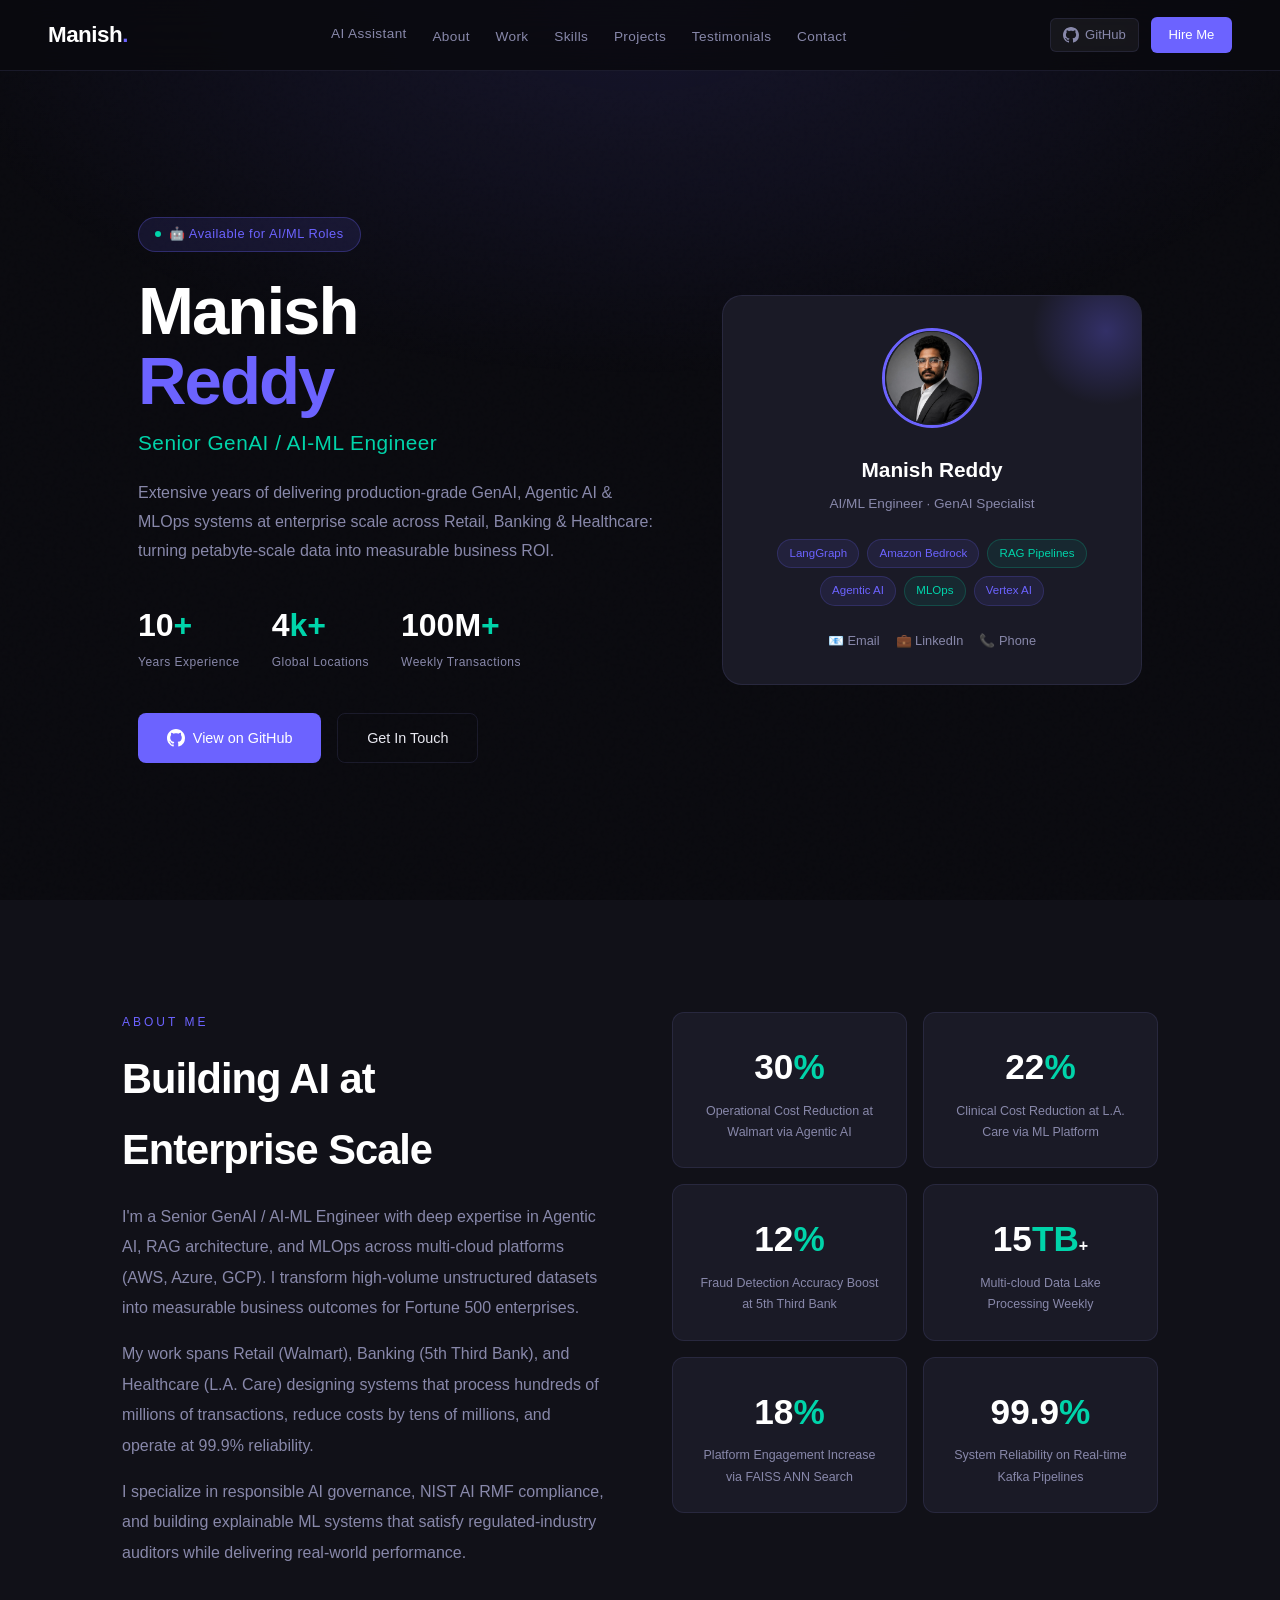
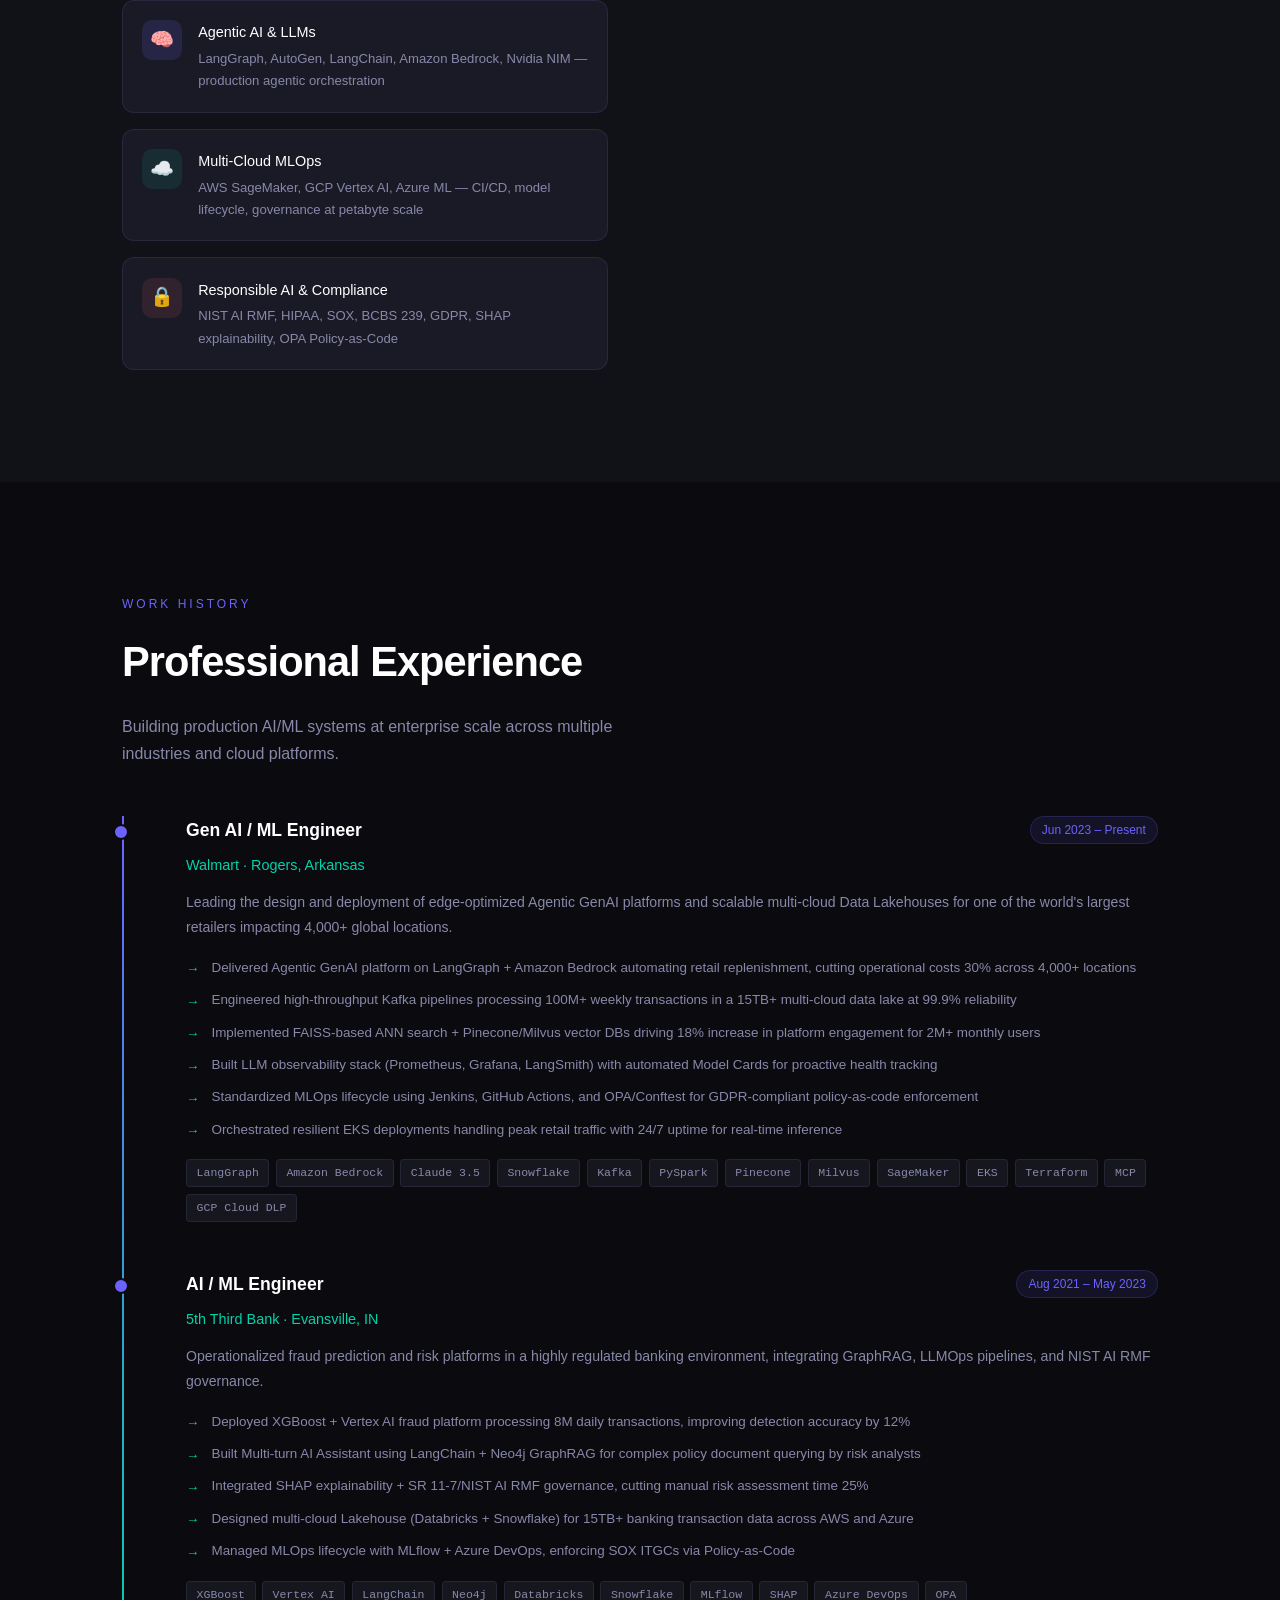
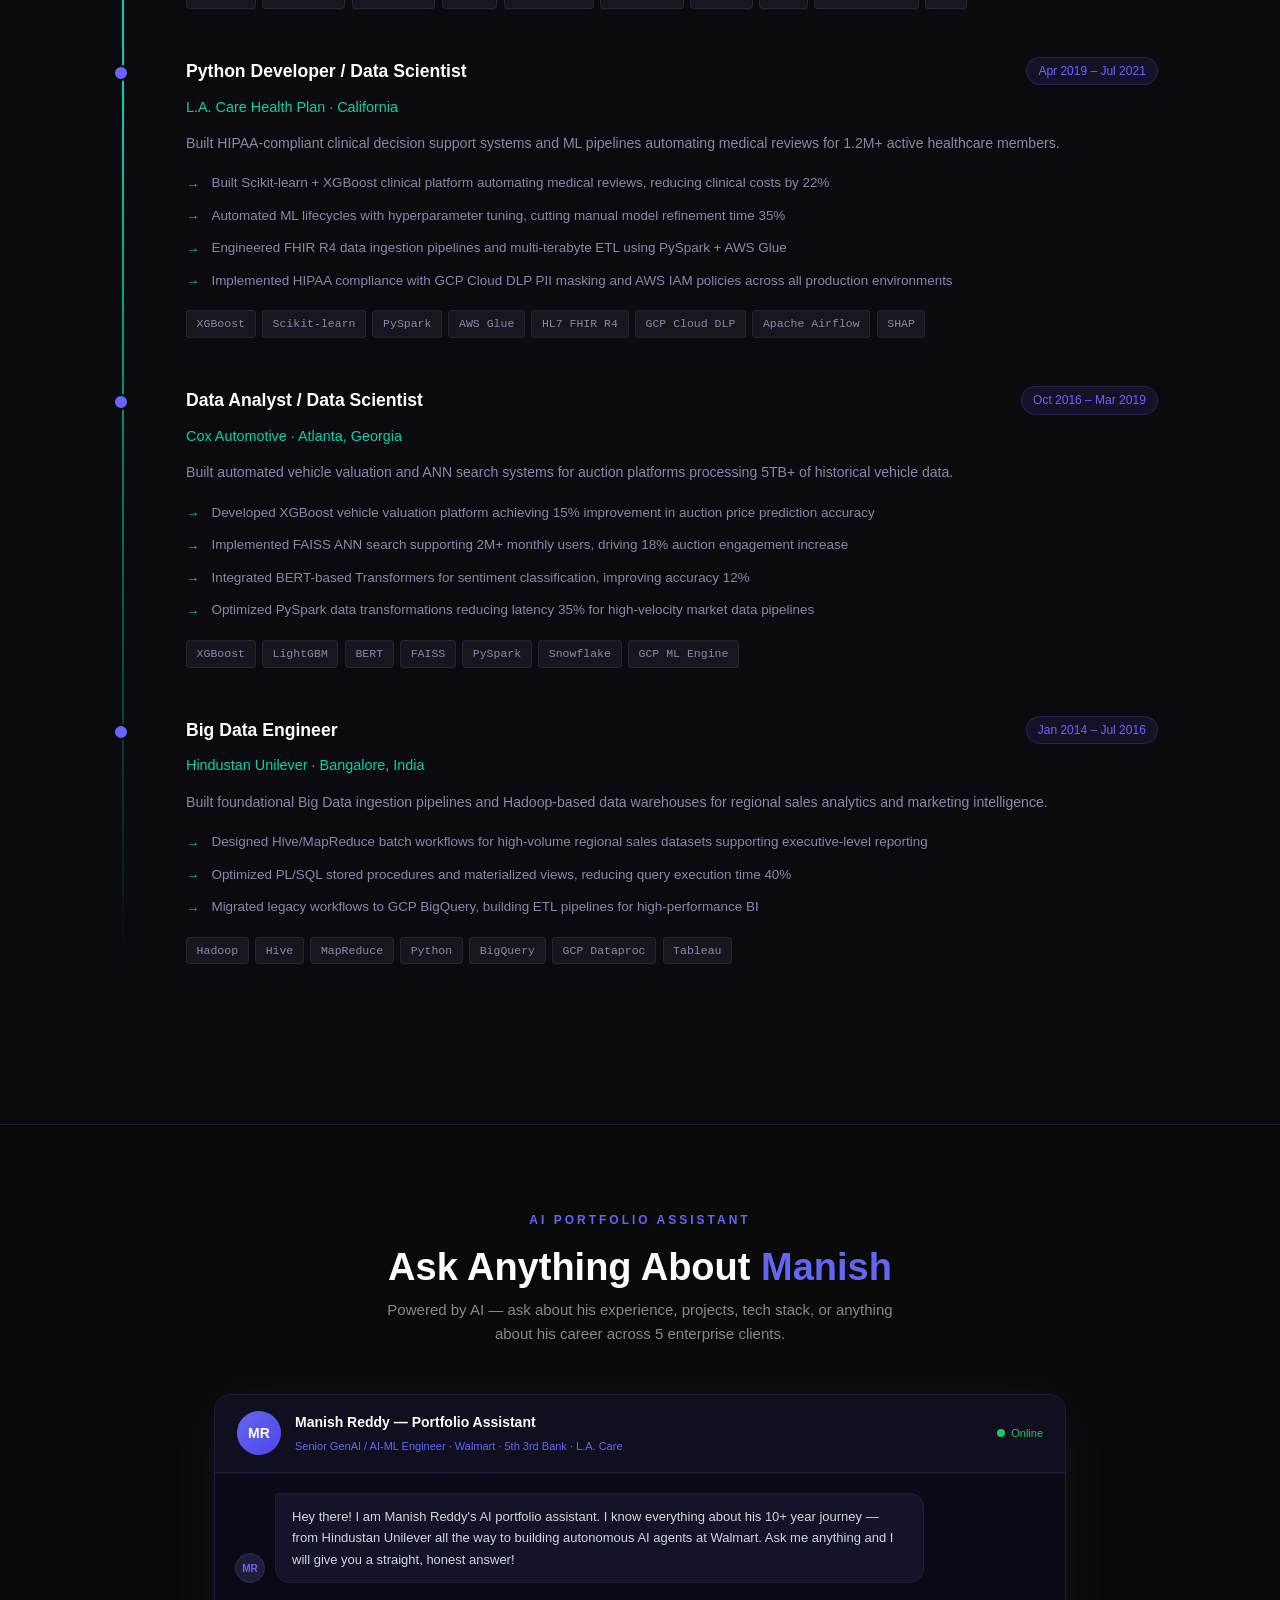
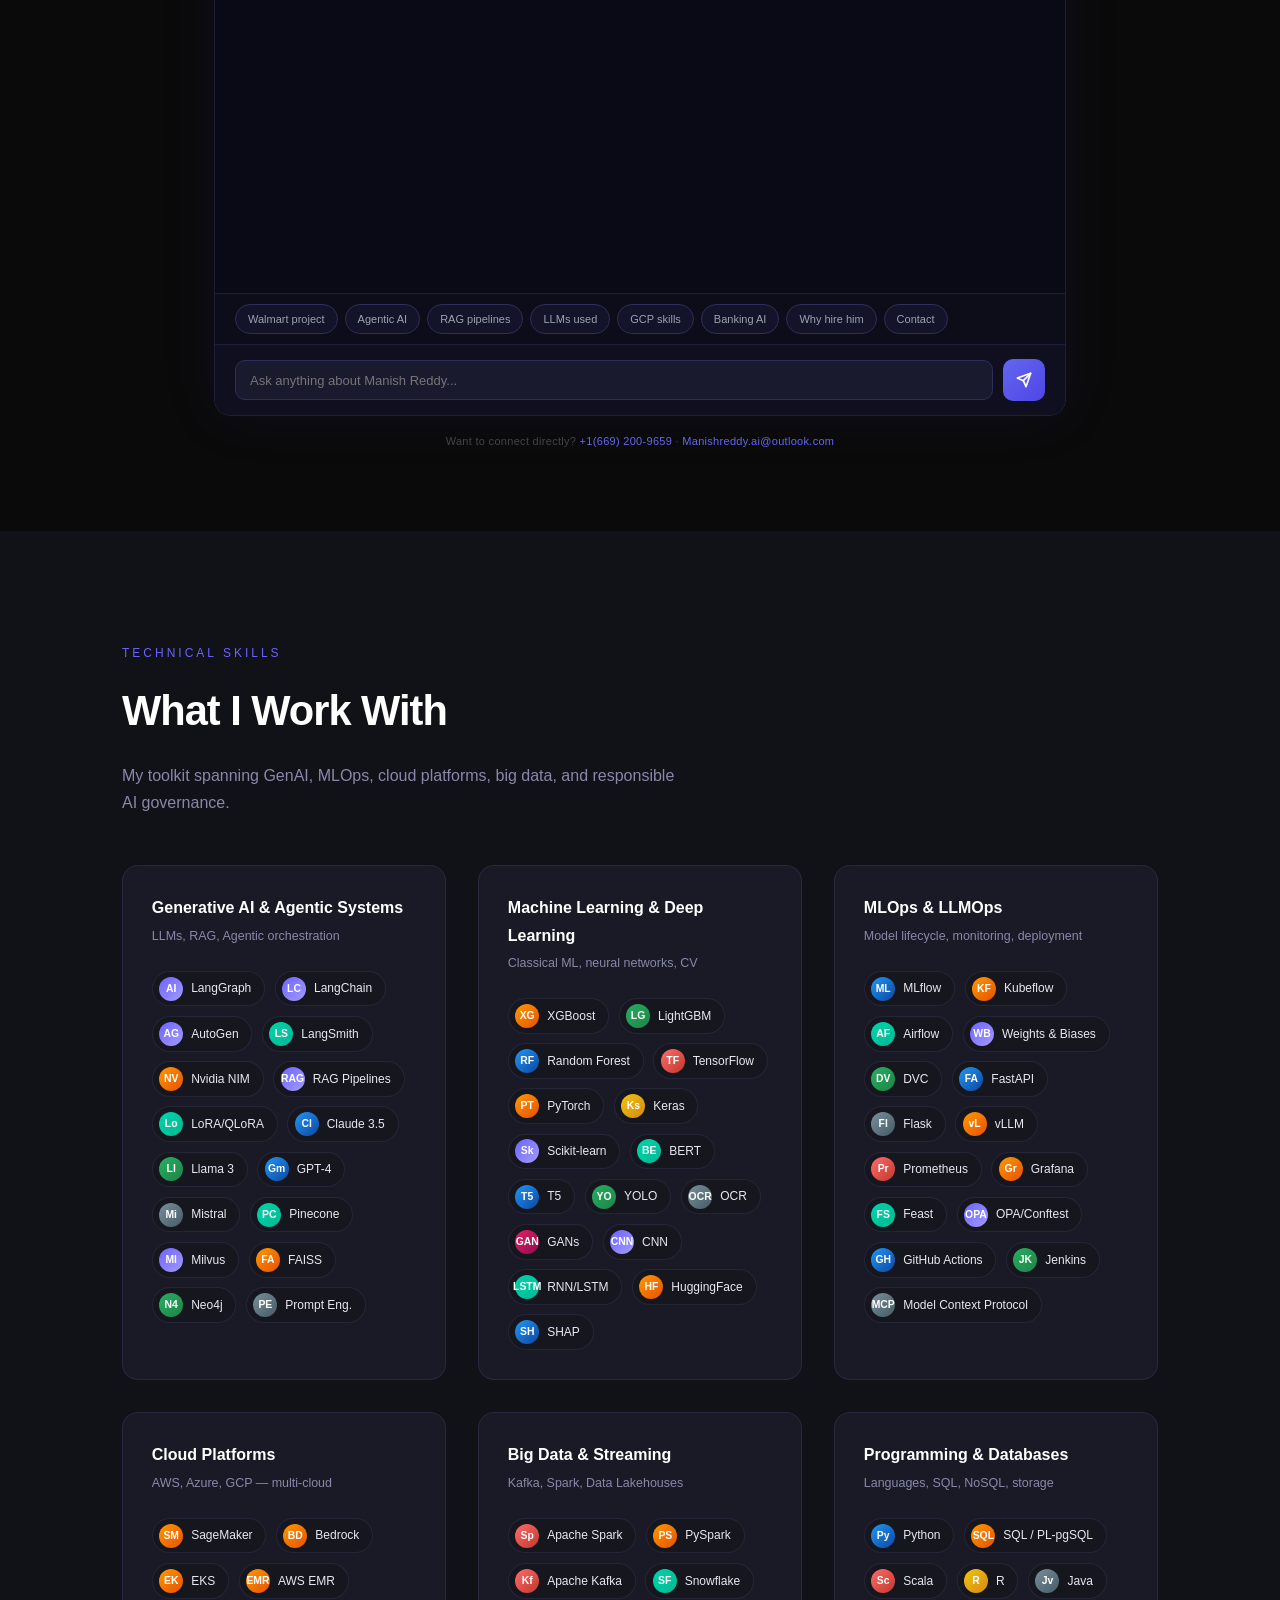
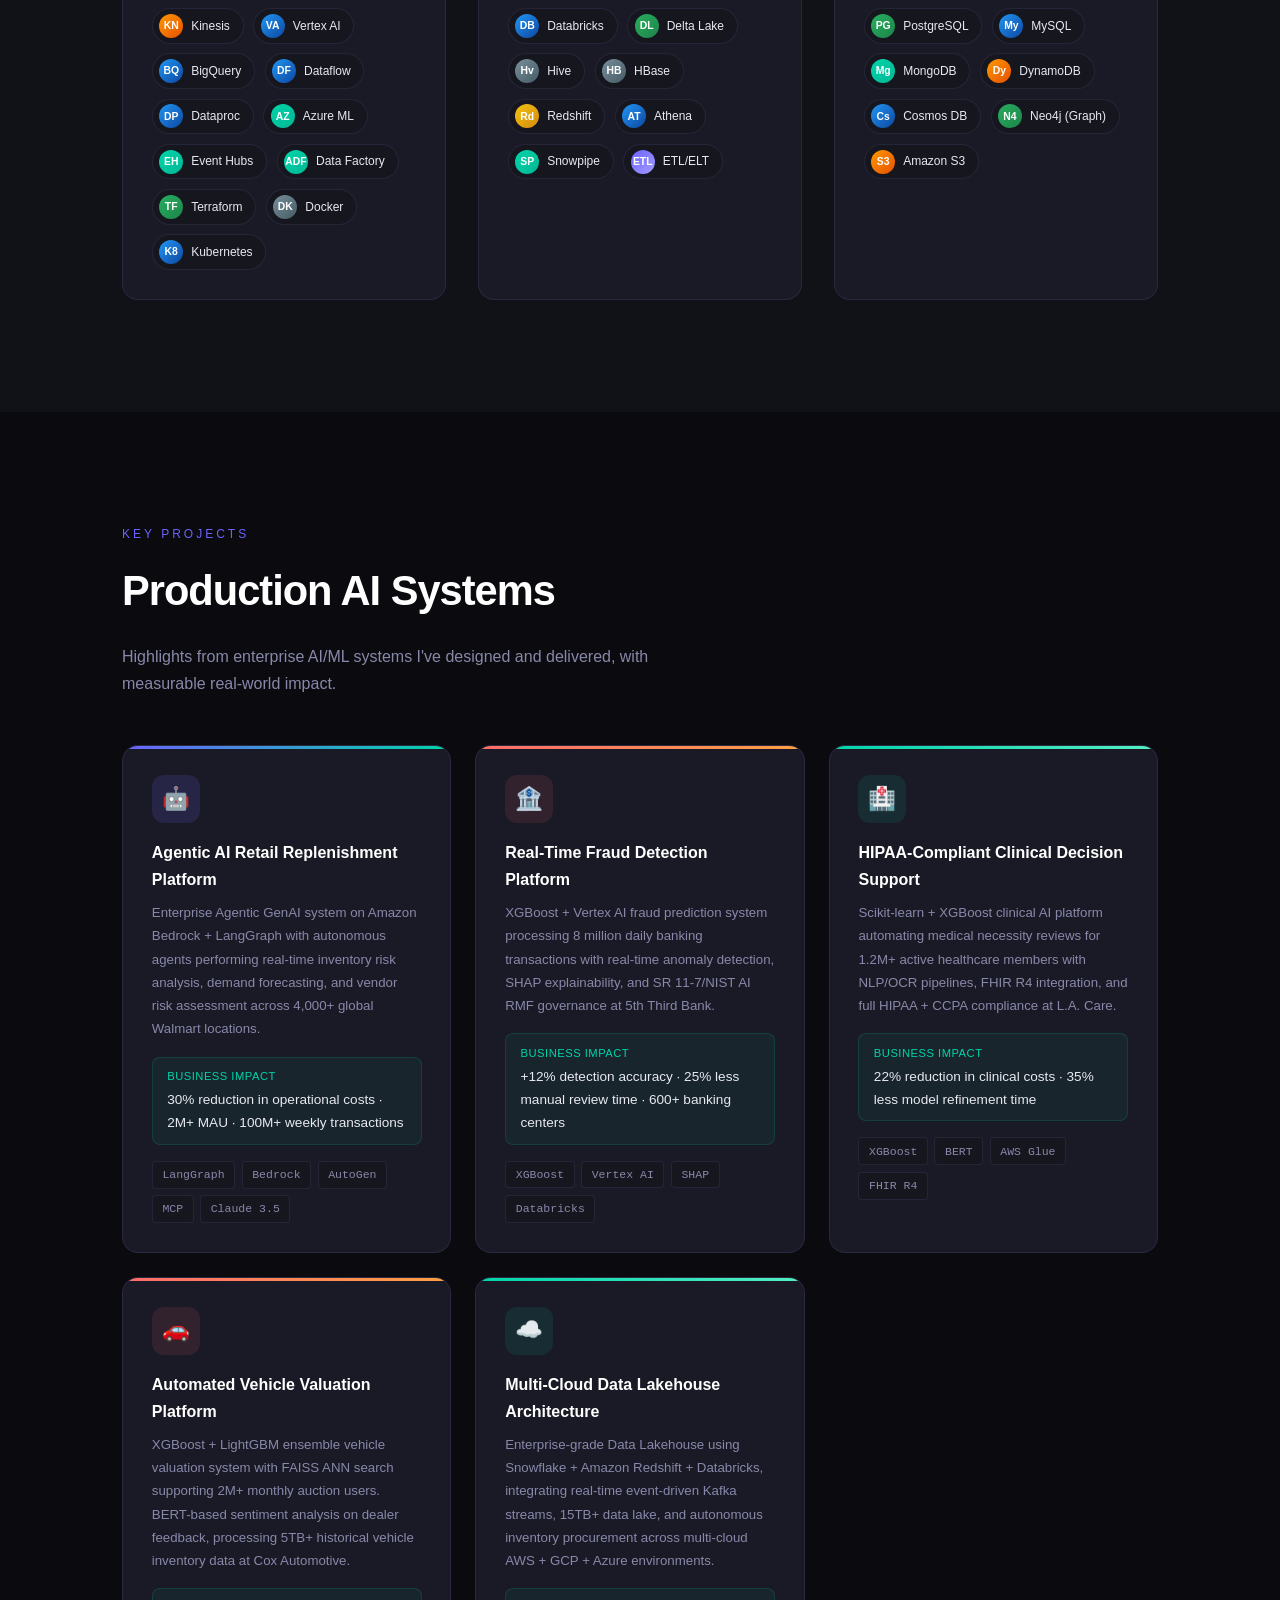
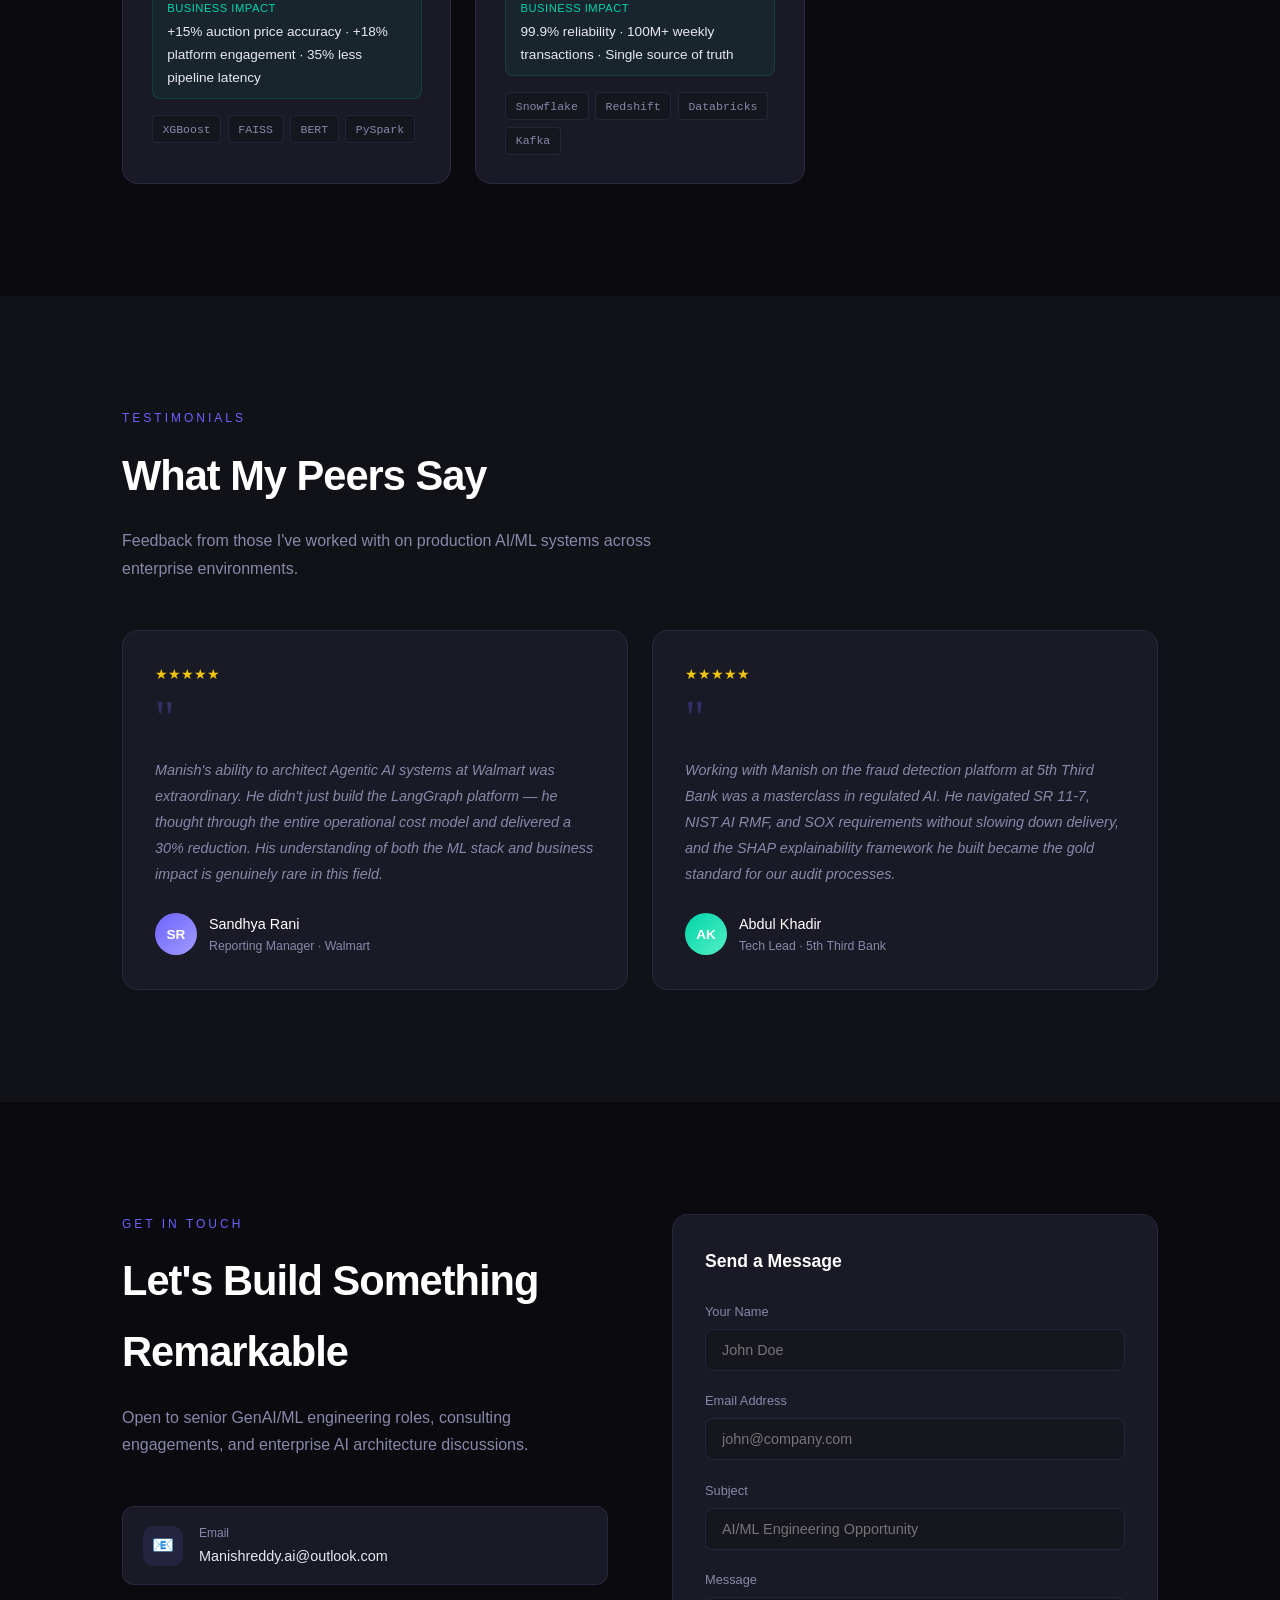
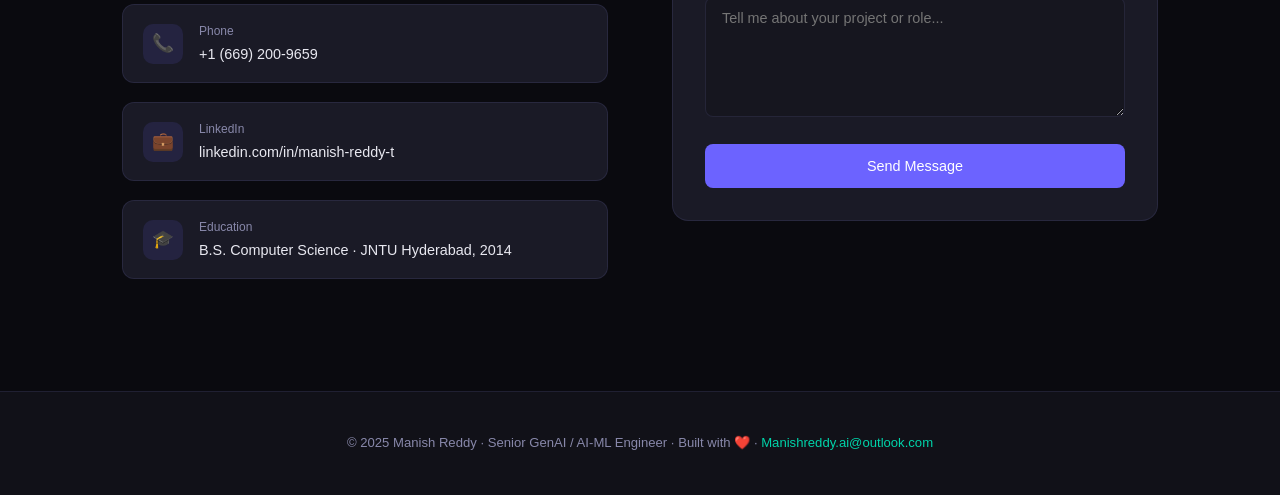
==== commit e54a6e01: "Update portfolio description for clarity Update portfolio description" ====
--- a/index.html
+++ b/index.html
@@ -342,7 +342,7 @@
     <div style="text-align: center; margin-bottom: 48px;">
       <span style="font-size: 12px; letter-spacing: 3px; text-transform: uppercase; color: #6366f1; font-weight: 600;">AI Portfolio Assistant</span>
       <h2 style="font-size: 38px; font-weight: 700; color: #ffffff; margin: 12px 0 8px; line-height: 1.2;">Ask Anything About <span style="color: #6366f1;">Manish</span></h2>
-      <p style="color: #888; font-size: 15px; max-width: 520px; margin: 0 auto; line-height: 1.6;">Powered by AI — ask about his experience, projects, tech stack, or anything about his 10+ year career across 5 enterprise clients.</p>
+      <p style="color: #888; font-size: 15px; max-width: 520px; margin: 0 auto; line-height: 1.6;">Powered by AI — ask about his experience, projects, tech stack, or anything about his career across 5 enterprise clients.</p>
     </div>
 
     <!-- Chatbot Container -->
@@ -353,7 +353,7 @@
         <div style="width: 44px; height: 44px; border-radius: 50%; background: linear-gradient(135deg, #6366f1, #4f46e5); display: flex; align-items: center; justify-content: center; font-size: 14px; font-weight: 700; color: #fff; flex-shrink: 0;">MR</div>
         <div style="flex: 1;">
           <div style="font-size: 14px; font-weight: 600; color: #ffffff;">Manish Reddy — Portfolio Assistant</div>
-          <div style="font-size: 11px; color: #6366f1; margin-top: 2px;">Senior GenAI / AI-ML Engineer · 10+ years · Walmart · 5th 3rd Bank · L.A. Care</div>
+          <div style="font-size: 11px; color: #6366f1; margin-top: 2px;">Senior GenAI / AI-ML Engineer · Walmart · 5th 3rd Bank · L.A. Care</div>
         </div>
         <div style="display: flex; align-items: center; gap: 6px;">
           <div style="width: 8px; height: 8px; border-radius: 50%; background: #22c55e;"></div>
